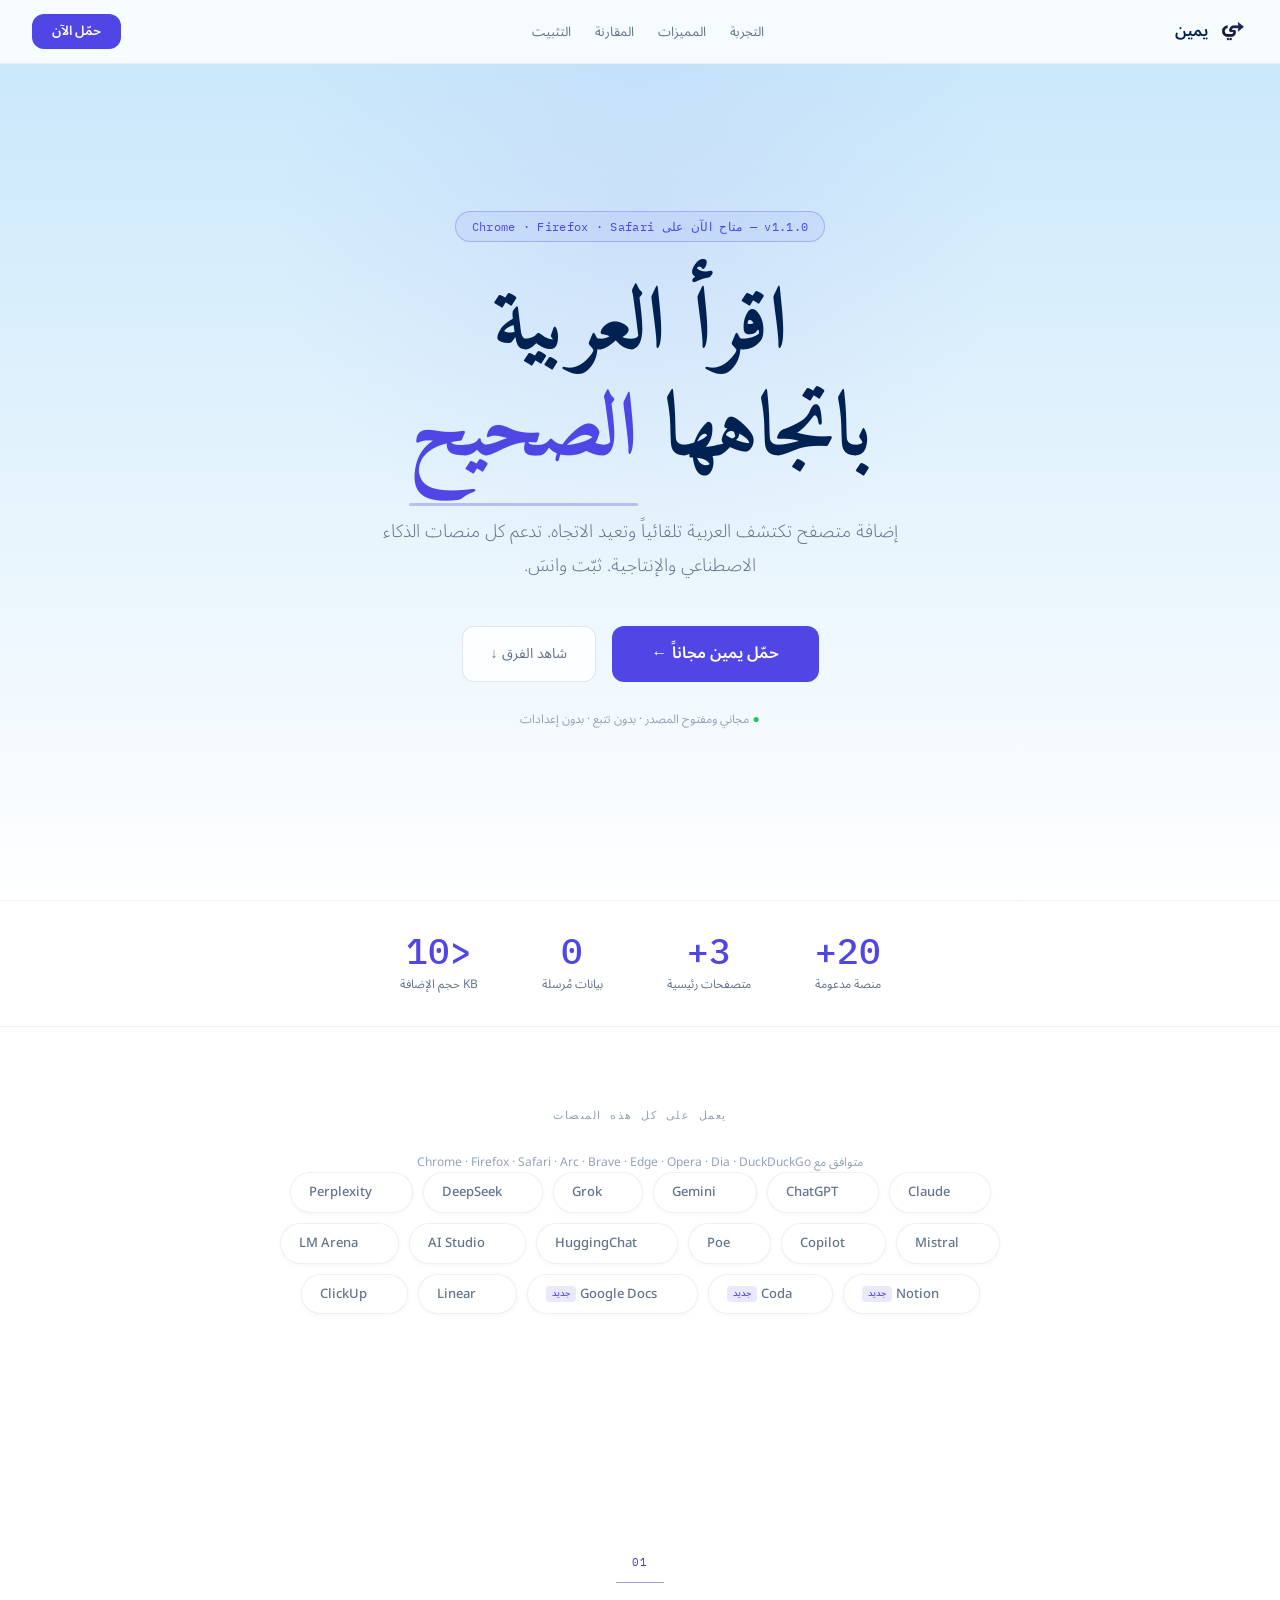
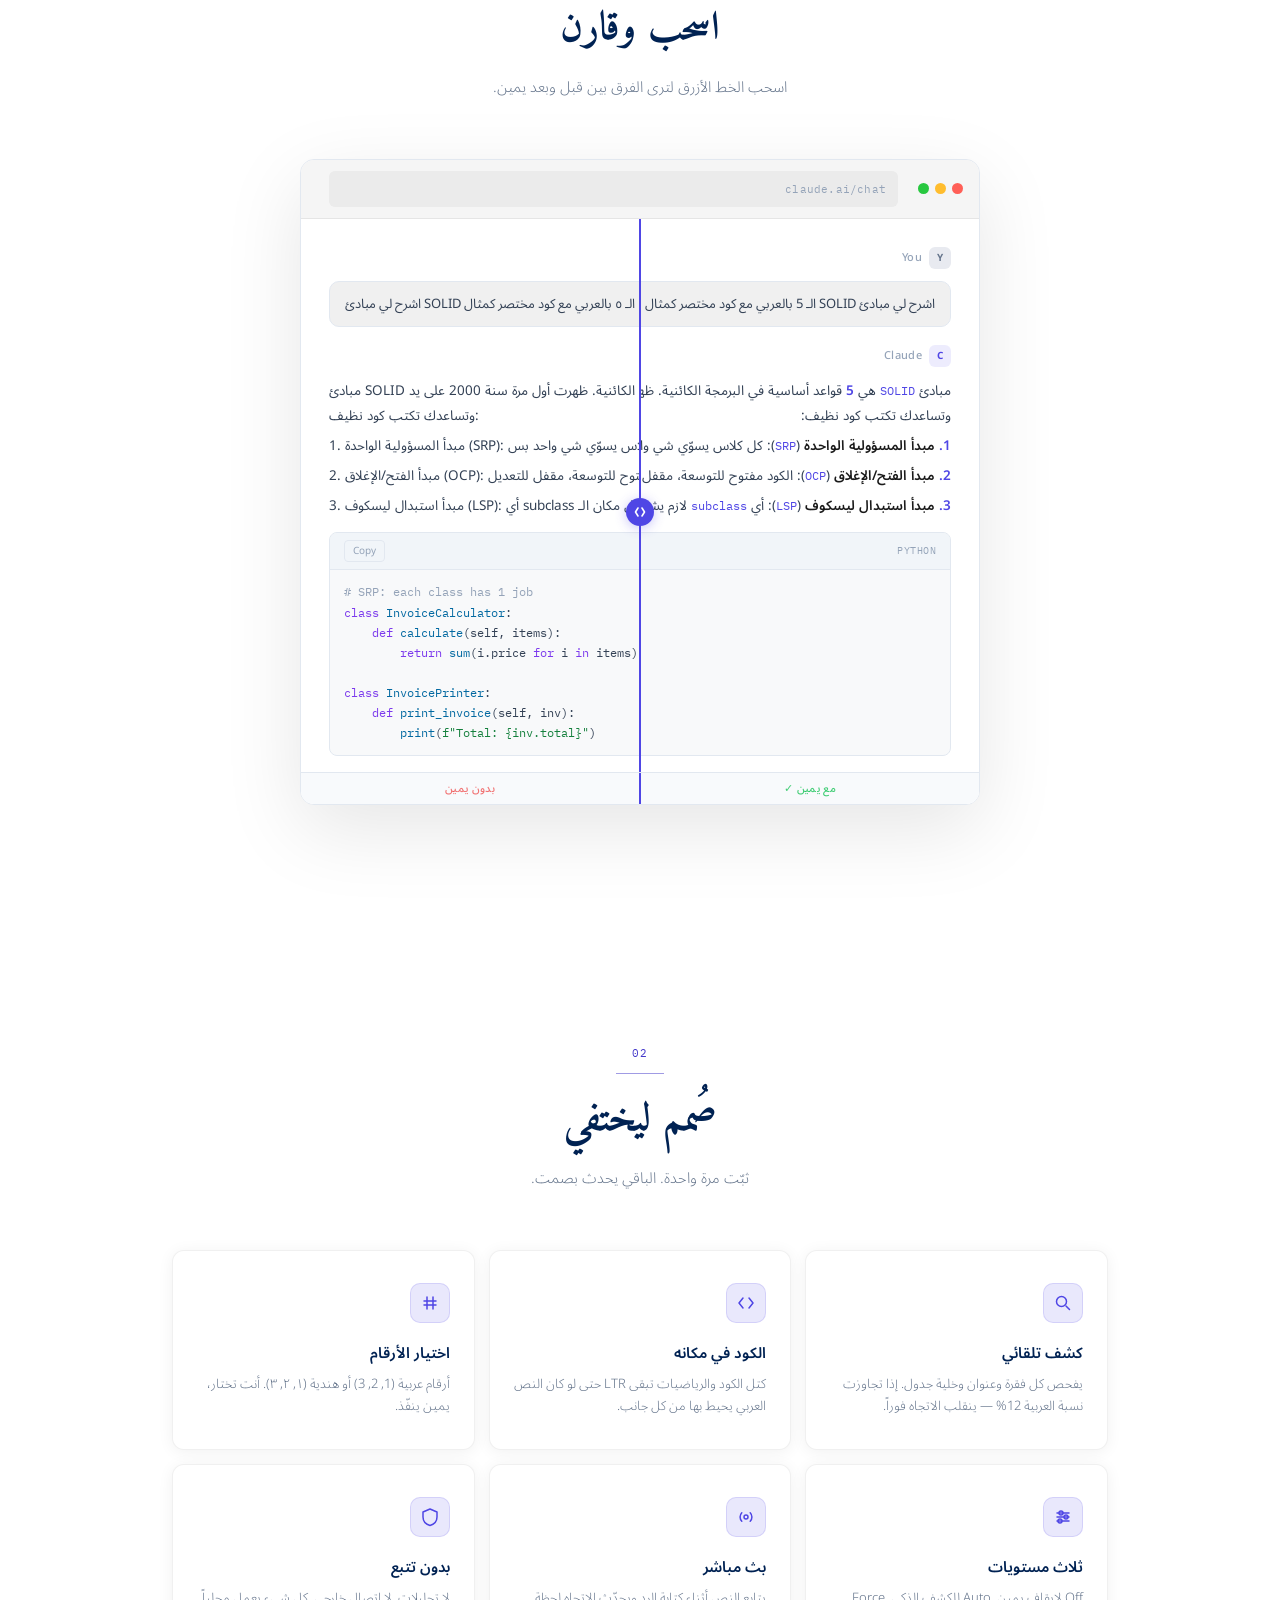
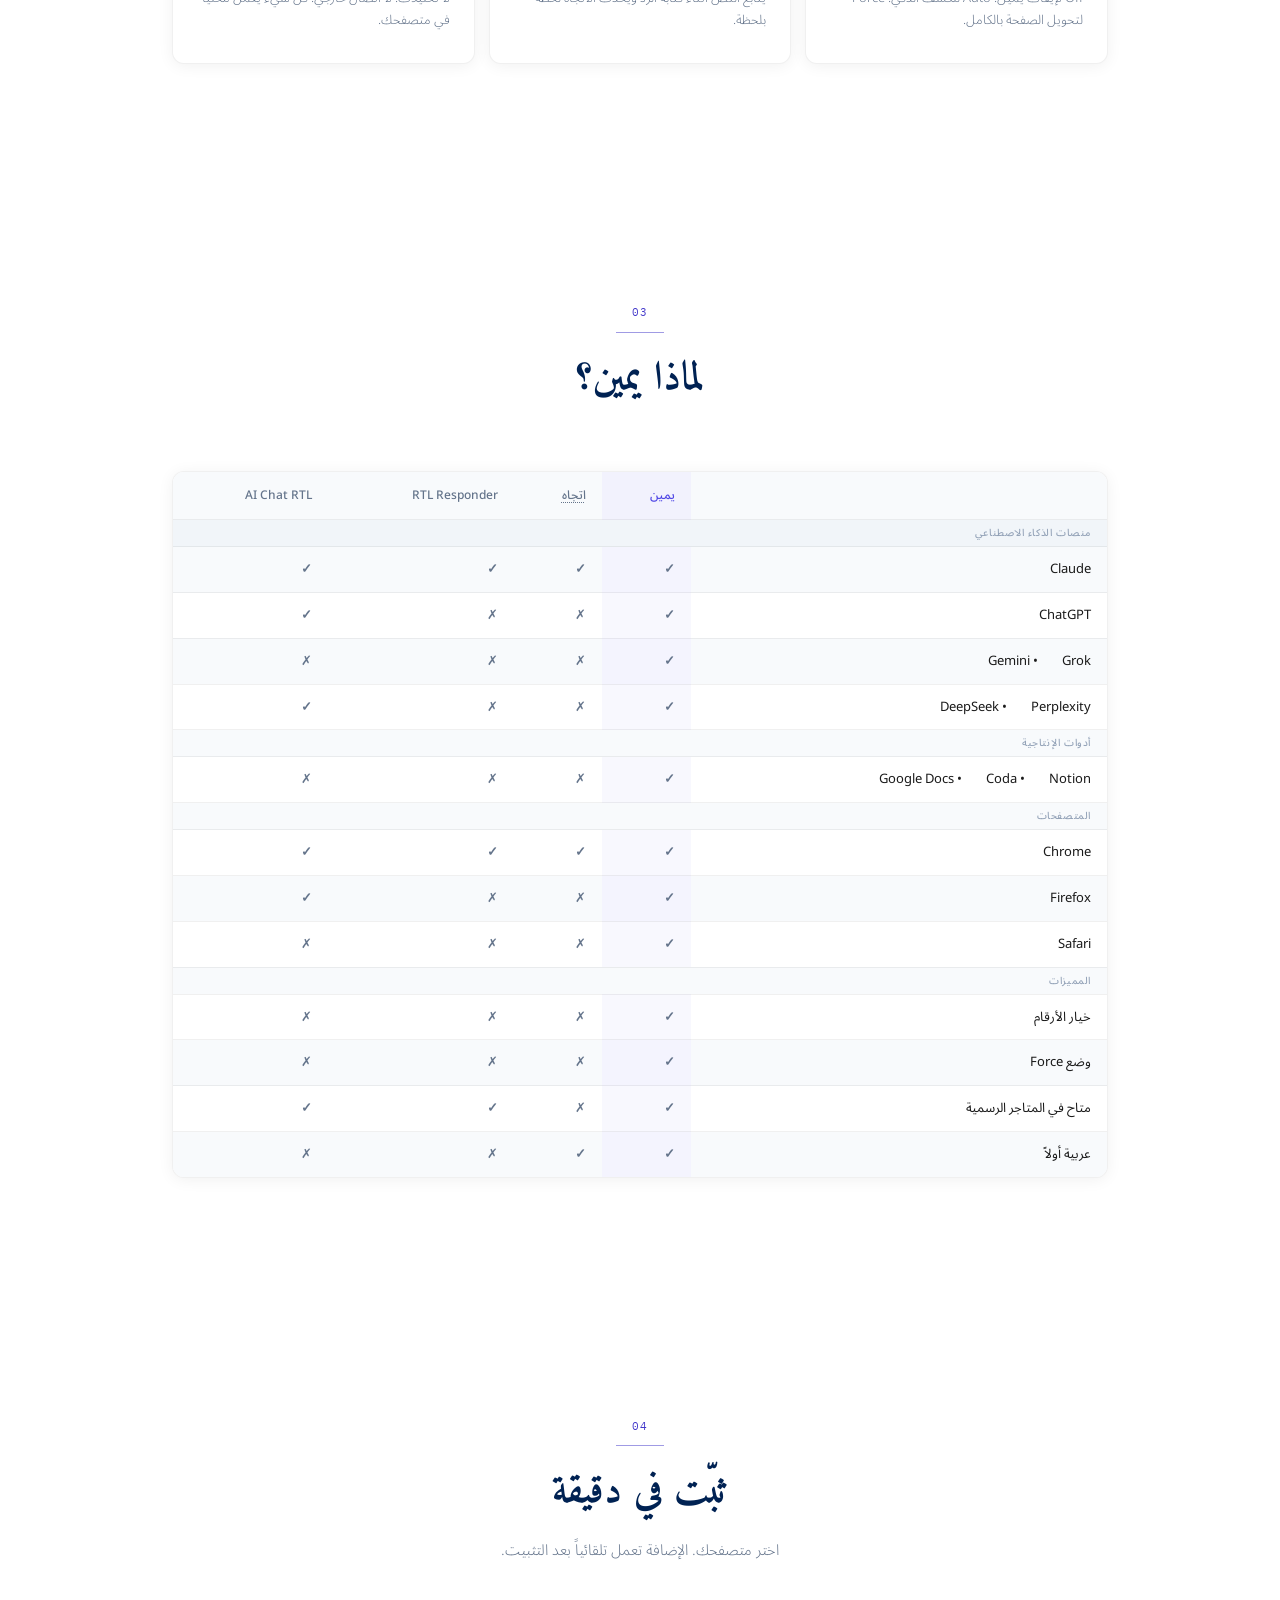
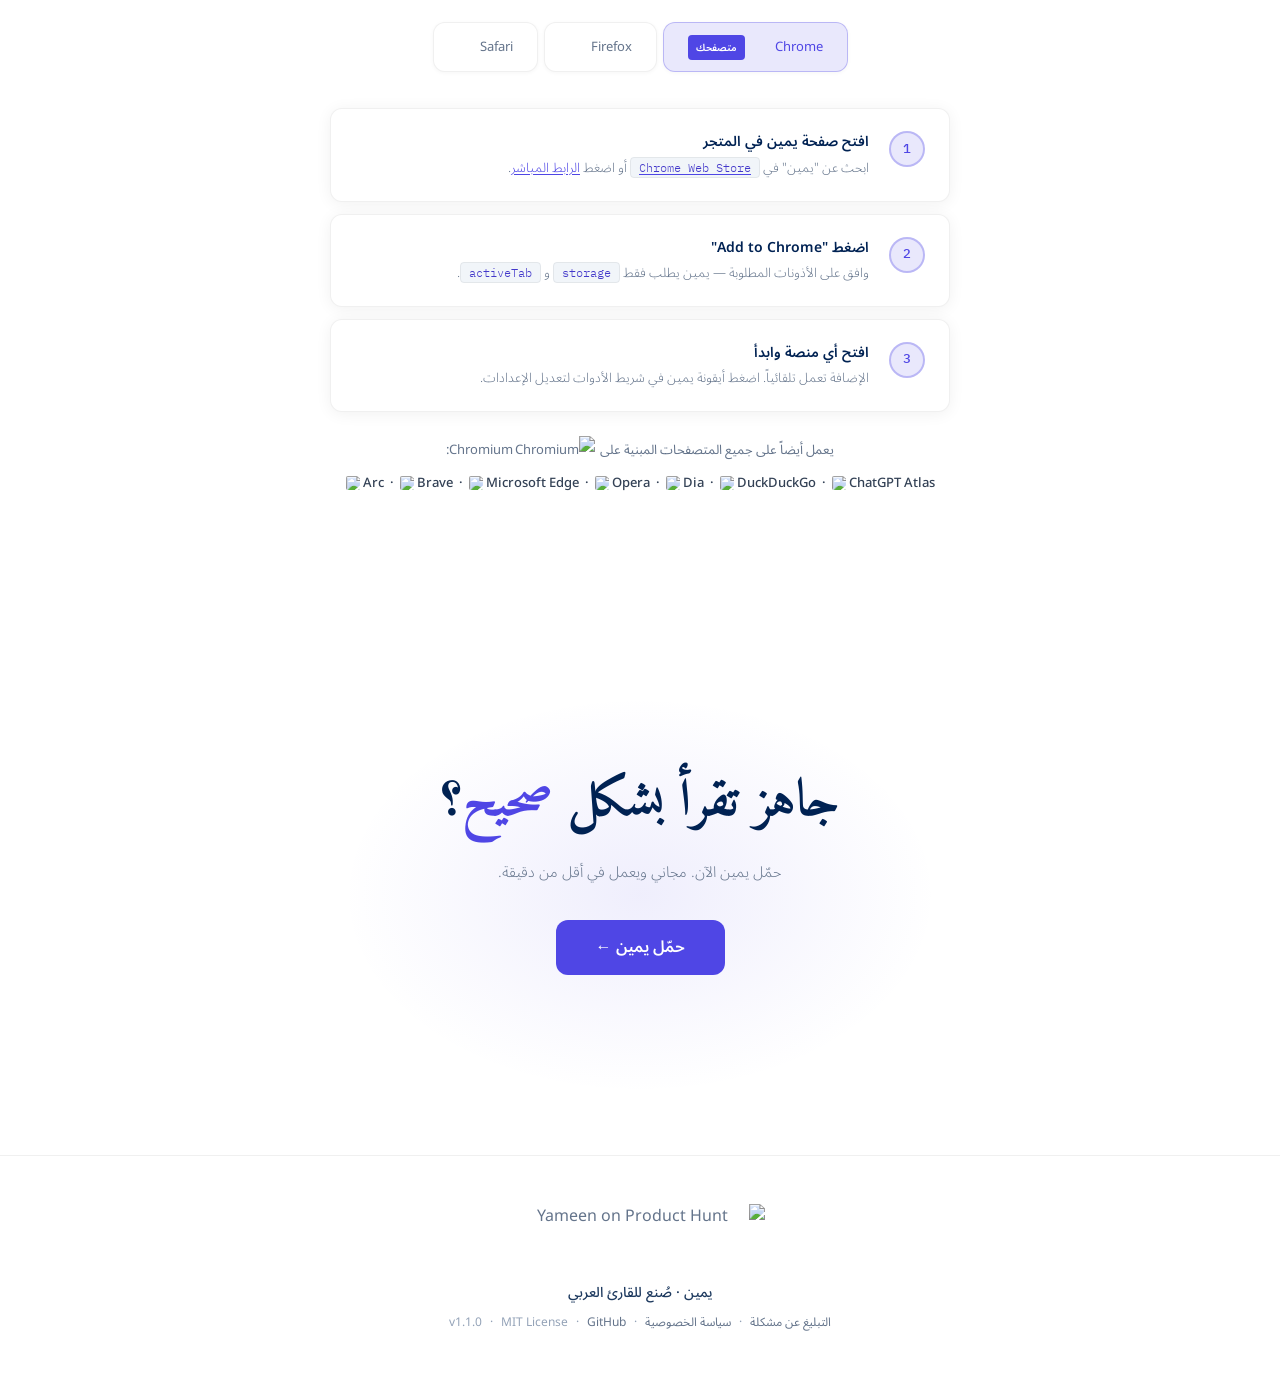
==== site/index.html @ 8aa90120 "site: fix Edge/Atlas/Safari logos, RTL Arabic intro line in Chromium section Co-Authored-By: Claude " ====
<!DOCTYPE html>
<html lang="ar" dir="rtl">
<head>
<meta charset="utf-8">
<meta name="viewport" content="width=device-width, initial-scale=1">
<title>يمين — Arabic RTL for AI & Productivity</title>
<meta name="description" content="إضافة متصفح تكتشف العربية تلقائياً وتحوّل الاتجاه. تدعم 20+ منصة. ثبّت من المتجر وابدأ.">
<meta property="og:title" content="يمين — Arabic RTL for AI & Productivity">
<meta property="og:description" content="إضافة متصفح تكتشف العربية تلقائياً وتحوّل الاتجاه. تدعم 20+ منصة.">
<meta property="og:type" content="website">
<meta property="og:image" content="https://yameen.bixet.tech/og-image.jpg">
<meta name="twitter:card" content="summary_large_image">
<meta name="twitter:image" content="https://yameen.bixet.tech/og-image.jpg">
<link rel="icon" type="image/x-icon" href="favicon.ico">
<link rel="icon" type="image/png" sizes="32x32" href="icon32.png">
<link rel="icon" type="image/png" sizes="16x16" href="icon16.png">
<link rel="apple-touch-icon" href="apple-touch-icon.png">
<link rel="preconnect" href="https://fonts.googleapis.com">
<link href="https://fonts.googleapis.com/css2?family=IBM+Plex+Mono:wght@400;500&family=Noto+Sans+Arabic:wght@300;400;500;600;700;800&family=Amiri:wght@400;700&display=swap" rel="stylesheet">
<style>
:root {
  --gold: #4f46e5;
  --gold-light: #6366f1;
  --gold-dim: #4338ca;
  --gold-glow: rgba(79,70,229,0.12);
  --gold-glow-strong: rgba(79,70,229,0.25);
  --navy: #002253;
  --bg: #ffffff;
  --surface: #ffffff;
  --text: #1a1a1a;
  --text-2: #64748b;
  --text-3: #94a3b8;
  --text-4: #cbd5e1;
  --border: rgba(0,0,0,0.06);
  --border-2: rgba(0,0,0,0.10);
  --green: #22c55e;
  --red: #ef4444;
  --mono: 'IBM Plex Mono', monospace;
  --sans: 'Noto Sans Arabic', -apple-system, sans-serif;
  --display: 'Amiri', serif;
}
*{box-sizing:border-box;margin:0;padding:0}
html{scroll-behavior:smooth}
body{font-family:var(--sans);background:linear-gradient(to top,#ffffff,#c6e6fa);background-attachment:fixed;min-height:100vh;color:var(--text);line-height:1.6;-webkit-font-smoothing:antialiased;overflow-x:hidden}
::selection{background:var(--gold);color:#fff}
img{max-width:100%}
a{text-decoration:none}

.wrap{max-width:1000px;margin:0 auto;padding:0 32px}

/* ── Scroll Animations ── */
.sr{opacity:0;transform:translateY(32px);transition:opacity 0.8s cubic-bezier(0.16,1,0.3,1),transform 0.8s cubic-bezier(0.16,1,0.3,1)}
.sr.visible{opacity:1;transform:translateY(0)}
.sr-d1{transition-delay:0.1s}.sr-d2{transition-delay:0.2s}.sr-d3{transition-delay:0.3s}.sr-d4{transition-delay:0.4s}.sr-d5{transition-delay:0.5s}

/* ── Nav ── */
nav{position:fixed;top:0;left:0;right:0;z-index:100;padding:14px 32px;display:flex;align-items:center;justify-content:space-between;backdrop-filter:blur(20px);-webkit-backdrop-filter:blur(20px);background:rgba(255,255,255,0.85);border-bottom:1px solid var(--border);transition:padding 0.3s,box-shadow 0.3s}
nav.scrolled{padding:10px 32px;background:rgba(255,255,255,0.95);box-shadow:0 2px 16px rgba(0,0,0,0.06)}
.brand{display:flex;align-items:center;gap:10px;color:var(--navy)}
.brand span{font-size:16px;font-weight:600;color:var(--navy)}
.nav-links{display:flex;gap:24px;list-style:none}
.nav-links a{color:var(--text-2);font-size:13px;transition:color 0.2s;font-weight:400}
.nav-links a:hover{color:var(--navy)}
.nav-cta{background:var(--gold);color:#fff;padding:7px 20px;border-radius:12px;font-size:13px;font-weight:600;transition:all 0.2s;border:none;cursor:pointer}
.nav-cta:hover{background:var(--gold-light);transform:translateY(-1px)}

/* ── Hero ── */
.hero{min-height:100vh;display:flex;flex-direction:column;justify-content:center;align-items:center;text-align:center;position:relative;padding:120px 32px 80px;overflow:hidden}
.hero-glow{position:absolute;top:-20%;left:50%;transform:translateX(-50%);width:800px;height:800px;background:radial-gradient(ellipse,rgba(79,70,229,0.07) 0%,transparent 65%);pointer-events:none;animation:pulse 6s ease-in-out infinite}
@keyframes pulse{0%,100%{opacity:0.6;transform:translateX(-50%) scale(1)}50%{opacity:1;transform:translateX(-50%) scale(1.08)}}
.hero-badge{display:inline-block;font-family:var(--mono);font-size:12px;color:var(--gold);border:1px solid rgba(79,70,229,0.30);background:rgba(79,70,229,0.06);padding:5px 16px;border-radius:100px;margin-bottom:32px;letter-spacing:0.3px;opacity:0;animation:fadeIn 0.6s 0.3s forwards}
@keyframes fadeIn{to{opacity:1}}
.hero h1{font-family:var(--display);font-size:clamp(44px,9vw,88px);font-weight:700;line-height:1.2;margin-bottom:28px;color:var(--navy);opacity:0;animation:heroIn 1s 0.5s cubic-bezier(0.16,1,0.3,1) forwards}
@keyframes heroIn{from{opacity:0;transform:translateY(30px)}to{opacity:1;transform:translateY(0)}}
.hero h1 em{font-style:normal;color:var(--gold);position:relative}
.hero h1 em::after{content:"";position:absolute;bottom:4px;right:0;width:100%;height:3px;background:var(--gold);opacity:0.3;border-radius:2px}
.hero-sub{font-size:18px;color:var(--text-2);max-width:520px;margin:0 auto 44px;line-height:1.9;font-weight:300;opacity:0;animation:fadeIn 0.8s 0.8s forwards}
.hero-actions{display:flex;gap:16px;justify-content:center;flex-wrap:wrap;opacity:0;animation:fadeIn 0.8s 1s forwards}
.btn-primary{display:inline-flex;align-items:center;gap:8px;background:var(--gold);color:#fff;padding:15px 40px;border-radius:12px;font-size:16px;font-weight:600;font-family:var(--sans);transition:all 0.25s;border:none;cursor:pointer}
.btn-primary:hover{background:var(--gold-light);transform:translateY(-2px);box-shadow:0 8px 32px rgba(79,70,229,0.25)}
.btn-ghost{display:inline-flex;align-items:center;gap:6px;color:var(--text-2);padding:15px 28px;border:1px solid var(--border-2);border-radius:12px;font-size:14px;font-family:var(--sans);transition:all 0.2s;background:rgba(255,255,255,0.8)}
.btn-ghost:hover{color:var(--navy);border-color:var(--gold);background:#fff}
.hero-note{margin-top:28px;font-size:12px;color:var(--text-3);opacity:0;animation:fadeIn 0.8s 1.2s forwards}
.hero-note span{color:var(--green);font-weight:500}

/* ── Stats Bar ── */
.stats-bar{border-top:1px solid var(--border);border-bottom:1px solid var(--border);padding:32px 0;background:rgba(255,255,255,0.90);backdrop-filter:blur(8px)}
.stats-grid{display:flex;justify-content:center;gap:64px;flex-wrap:wrap}
.stat{text-align:center}
.stat .num{font-family:var(--mono);font-size:36px;font-weight:500;color:var(--gold);line-height:1}
.stat .label{font-size:12px;color:var(--text-2);margin-top:6px}

/* ── Platforms ── */
.platforms{padding:80px 0;text-align:center}
.platforms .label{font-family:var(--mono);font-size:11px;color:var(--text-3);text-transform:uppercase;letter-spacing:1.5px;margin-bottom:28px}
.platform-grid{display:flex;flex-wrap:wrap;justify-content:center;gap:10px;max-width:780px;margin:0 auto;margin-bottom:40px}
.ptag{display:inline-flex;align-items:center;gap:0;padding:9px 18px;background:#ffffff;border:1px solid var(--border);border-radius:100px;font-size:13px;font-weight:500;color:var(--text-2);transition:all 0.25s;cursor:default;box-shadow:0 1px 4px rgba(0,0,0,0.04)}
.ptag:hover{border-color:rgba(79,70,229,0.40);color:var(--navy);background:#fff;transform:translateY(-2px);box-shadow:0 4px 12px rgba(0,0,0,0.10)}
.ptag .d{width:5px;height:5px;border-radius:50%;background:var(--gold)}
.ptag img{border-radius:3px;vertical-align:middle;flex-shrink:0;margin-left:6px}
.ptag.new::after{content:"جديد";font-size:9px;background:var(--gold-glow);color:var(--gold);padding:1px 6px;border-radius:4px;margin-right:4px}

/* ── Section ── */
.section{padding:120px 0}
.sec-head{text-align:center;margin-bottom:60px}
.sec-num{font-family:var(--mono);font-size:11px;color:var(--gold-dim);letter-spacing:1px;margin-bottom:10px}
.sec-head h2{font-family:var(--display);font-size:clamp(28px,5vw,40px);font-weight:700;color:var(--navy);margin-bottom:14px}
.sec-head p{font-size:15px;color:var(--text-2);max-width:480px;margin:0 auto;font-weight:300}
.divider{width:48px;height:1px;background:var(--gold-dim);margin:0 auto 14px;opacity:0.5}

/* ── Interactive Demo / Before-After Slider ── */
.demo-frame{max-width:680px;margin:0 auto;background:#ffffff;border-radius:14px;overflow:hidden;border:1px solid #e2e8f0;box-shadow:0 24px 80px rgba(0,0,0,0.10)}
.demo-chrome{display:flex;align-items:center;padding:11px 16px;background:#f5f5f5;border-bottom:1px solid #e5e5e5;gap:8px}
.demo-dots{display:flex;gap:6px}
.demo-dots span{width:11px;height:11px;border-radius:50%;display:block}
.demo-url-bar{flex:1;margin:0 12px;background:#ebebeb;border-radius:6px;padding:5px 12px}
.demo-url-bar span{font-family:var(--mono);font-size:11px;color:#94a3b8;letter-spacing:0.2px}
.slider-area{position:relative;min-height:400px;cursor:col-resize;user-select:none;-webkit-user-select:none;overflow:hidden}
.sl-layer{padding:28px 28px 48px;position:absolute;top:0;left:0;width:100%;height:100%;overflow:hidden}
.sl-before{position:relative;background:#ffffff}
.sl-after{background:#ffffff;clip-path:inset(0 0 0 50%);z-index:2}
.sl-msg-row{display:flex;align-items:center;gap:7px;margin-bottom:12px}
.sl-avatar{width:22px;height:22px;border-radius:6px;display:flex;align-items:center;justify-content:center;font-size:10px;font-weight:700;flex-shrink:0}
.sl-av-user{background:#e8eaf0;color:#64748b}
.sl-av-ai{background:rgba(79,70,229,0.10);color:#4f46e5}
.sl-msg-name{font-size:11px;color:#94a3b8;font-weight:500;letter-spacing:0.3px}
.sl-q{background:#f0f0f0;border-radius:10px;padding:11px 15px;margin-bottom:18px;font-size:13px;color:#334155;line-height:1.7;direction:ltr;text-align:left;border:1px solid #e2e8f0}
.sl-a{font-size:13.5px;line-height:1.85;color:#334155}
.sl-a.broken{direction:ltr;text-align:left}
.sl-a.fixed{direction:rtl;text-align:right}
.sl-a strong{color:#1a1a1a;font-weight:600}
.sl-a .en{direction:ltr;unicode-bidi:isolate;color:#4f46e5;font-family:var(--mono);font-size:12px}
.sl-a .num{color:#4f46e5;font-weight:600;font-feature-settings:"lnum"}
.sl-a .bullet{display:block;margin:5px 0}
.sl-code{background:#f8f9fa;border:1px solid #e2e8f0;border-radius:8px;margin-top:14px;overflow:hidden}
.sl-code-hdr{display:flex;align-items:center;justify-content:space-between;padding:7px 14px;border-bottom:1px solid #e2e8f0;background:#f1f5f9}
.sl-code-lang{font-family:var(--mono);font-size:10px;color:#94a3b8;letter-spacing:0.5px;text-transform:uppercase}
.sl-code-cp{font-size:10px;color:#94a3b8;padding:2px 8px;border:1px solid #e2e8f0;border-radius:4px}
.sl-code-body{padding:12px 14px;font-family:var(--mono);font-size:11.5px;line-height:1.75;color:#334155;direction:ltr;text-align:left;white-space:pre}
.sl-code-body .kw{color:#7c3aed}.sl-code-body .fn{color:#0369a1}.sl-code-body .str{color:#15803d}.sl-code-body .cm{color:#94a3b8}
.sl-handle{position:absolute;top:0;left:50%;width:2px;height:100%;background:#4f46e5;z-index:20;transform:translateX(-50%)}
.sl-knob{position:absolute;top:50%;left:50%;transform:translate(-50%,-50%);width:28px;height:28px;border-radius:50%;background:#4f46e5;display:flex;align-items:center;justify-content:center;cursor:col-resize;box-shadow:0 2px 12px rgba(79,70,229,0.30)}
.sl-knob svg{width:12px;height:12px}
.sl-wm-bar{position:absolute;bottom:0;left:0;right:0;height:32px;display:flex;direction:ltr;z-index:25;pointer-events:none;border-top:1px solid #e2e8f0;background:rgba(248,250,252,0.98)}
.sl-wm-side{flex:1;display:flex;align-items:center;justify-content:center;font-size:11px;font-weight:500;letter-spacing:0.3px;gap:5px}
.sl-wm-before{color:rgba(239,68,68,0.75)}
.sl-wm-after{color:rgba(34,197,94,0.85)}
.sl-wm-sep{width:2px;background:#4f46e5;align-self:stretch}

/* ── Features ── */
.feat-grid{display:grid;grid-template-columns:repeat(3,1fr);gap:14px}
.feat{background:#ffffff;border:1px solid var(--border);border-radius:12px;padding:32px 24px;transition:all 0.3s;position:relative;overflow:hidden;box-shadow:0 2px 16px rgba(0,0,0,0.06)}
.feat:hover{border-color:rgba(79,70,229,0.20);transform:translateY(-3px);box-shadow:0 8px 32px rgba(0,0,0,0.10)}
.feat::before{content:"";position:absolute;top:0;right:0;width:100%;height:2px;background:linear-gradient(to left,var(--gold),transparent);opacity:0;transition:opacity 0.3s}
.feat:hover::before{opacity:1}
.feat-icon{width:40px;height:40px;border-radius:10px;background:var(--gold-glow);border:1px solid rgba(79,70,229,0.15);display:flex;align-items:center;justify-content:center;font-size:18px;color:var(--gold);margin-bottom:18px}
.feat h3{font-size:15px;font-weight:600;margin-bottom:8px;color:var(--navy)}
.feat p{font-size:13px;color:var(--text-2);line-height:1.7;font-weight:300}

/* ── Comparison ── */
.comp-wrap{overflow-x:auto;border:1px solid var(--border);border-radius:12px;background:#ffffff;box-shadow:0 2px 16px rgba(0,0,0,0.06)}
table.comp{width:100%;border-collapse:collapse;font-size:13px;min-width:600px}
table.comp th{padding:14px 16px;font-weight:500;color:var(--text-2);border-bottom:1px solid var(--border);text-align:right;font-size:12px;background:#f8fafc}
table.comp th.hl{color:var(--gold);background:rgba(79,70,229,0.07)}
table.comp td{padding:12px 16px;border-bottom:1px solid var(--border);color:var(--text-2);text-align:right;transition:background 0.2s}
table.comp td:first-child{color:var(--text);font-weight:400}
table.comp td.hl{background:rgba(79,70,229,0.04)}
table.comp tr:last-child td{border-bottom:none}
table.comp tbody tr:nth-child(even) td{background:#f8fafc}
table.comp tbody tr:nth-child(even) td.hl{background:rgba(79,70,229,0.06)}
table.comp tr:hover td{background:rgba(79,70,229,0.03)}
table.comp tr:hover td.hl{background:rgba(79,70,229,0.08)}
.y{color:var(--green);font-weight:600}.n{color:#d1d5db}
table.comp tr.group-hdr td{background:#f1f5f9;font-size:10px;color:var(--text-3);padding:5px 16px;font-weight:500;letter-spacing:0.6px;border-bottom:1px solid var(--border)}
table.comp td .fav{border-radius:3px;vertical-align:middle;margin-left:4px}

/* ── Install ── */
.tabs{display:flex;gap:6px;justify-content:center;margin-bottom:36px;flex-wrap:wrap}
.tab-btn{padding:10px 24px;font-size:13px;font-family:var(--sans);background:#ffffff;border:1px solid var(--border);border-radius:12px;color:var(--text-2);cursor:pointer;transition:all 0.2s;box-shadow:0 1px 4px rgba(0,0,0,0.04)}
.tab-btn:hover{color:var(--navy);border-color:var(--border-2);box-shadow:0 2px 8px rgba(0,0,0,0.08)}
.tab-btn.active{background:var(--gold-glow);border-color:rgba(79,70,229,0.30);color:var(--gold)}
.tab-btn.detected::after{content:"متصفحك";display:inline-block;vertical-align:middle;font-size:10px;background:var(--gold);color:#fff;padding:2px 8px;border-radius:4px;margin-right:8px;font-weight:600}
.tab-panel{display:none;max-width:620px;margin:0 auto}
.tab-panel.active{display:block}
.steps{counter-reset:step;display:flex;flex-direction:column;gap:12px}
.step{display:flex;gap:20px;padding:22px 24px;background:#ffffff;border:1px solid var(--border);border-radius:12px;box-shadow:0 2px 16px rgba(0,0,0,0.06);align-items:flex-start}
.step::before{counter-increment:step;content:counter(step);font-family:var(--mono);font-size:13px;color:var(--gold);font-weight:500;flex-shrink:0;width:32px;height:32px;border:2px solid rgba(79,70,229,0.30);border-radius:50%;display:flex;align-items:center;justify-content:center;background:var(--gold-glow)}
.step-text{flex:1}
.step h4{font-size:14px;font-weight:600;margin-bottom:4px;color:var(--navy)}
.step p{font-size:13px;color:var(--text-2);font-weight:300}
.step code{font-family:var(--mono);font-size:12px;background:#f1f5f9;padding:2px 8px;border-radius:4px;direction:ltr;unicode-bidi:isolate;color:var(--gold-dim);border:1px solid var(--border)}
.step a{color:var(--gold);text-decoration:underline;text-underline-offset:2px}

/* ── CTA ── */
.final-cta{padding:120px 0;text-align:center;position:relative}
.final-cta::before{content:"";position:absolute;bottom:0;left:50%;transform:translateX(-50%);width:600px;height:400px;background:radial-gradient(ellipse,rgba(79,70,229,0.09) 0%,transparent 70%);pointer-events:none}
.final-cta h2{font-family:var(--display);font-size:clamp(32px,6vw,52px);font-weight:700;color:var(--navy);margin-bottom:16px}
.final-cta p{font-size:15px;color:var(--text-2);margin-bottom:36px;font-weight:300}

/* ── Footer ── */
footer{padding:40px 0;text-align:center;border-top:1px solid var(--border);background:rgba(255,255,255,0.90)}
footer p{font-size:12px;color:var(--text-3)}
footer a{color:var(--text-2);transition:color 0.2s}
footer a:hover{color:var(--gold)}

/* ── Responsive ── */
@media(max-width:768px){
  .wrap{padding:0 20px}
  nav{padding:12px 20px}
  .nav-links{display:none}
  .hero{padding:100px 20px 60px;min-height:auto}
  .stats-grid{gap:32px}
  .feat-grid{grid-template-columns:1fr}
  .slider-wrap{cursor:default}
  .hero-actions{flex-direction:column;align-items:center}
}
</style>
</head>
<body>

<nav id="nav">
  <a href="#" class="brand">
    <img src="icon48.png" width="30" height="30" style="border-radius:7px" alt="يمين">
    <span>يمين</span>
  </a>
  <ul class="nav-links">
    <li><a href="#demo">التجربة</a></li>
    <li><a href="#features">المميزات</a></li>
    <li><a href="#compare">المقارنة</a></li>
    <li><a href="#install">التثبيت</a></li>
  </ul>
  <a href="#install" class="nav-cta">حمّل الآن</a>
</nav>

<!-- ═══ HERO ═══ -->
<section class="hero">
  <div class="hero-glow"></div>
  <div class="hero-badge">v1.1.0 &mdash; متاح الآن على Chrome · Firefox · Safari</div>
  <h1>اقرأ العربية<br>باتجاهها <em>الصحيح</em></h1>
  <p class="hero-sub">إضافة متصفح تكتشف العربية تلقائياً وتعيد الاتجاه. تدعم كل منصات الذكاء الاصطناعي والإنتاجية. ثبّت وانسَ.</p>
  <div class="hero-actions">
    <a href="#install" class="btn-primary">حمّل يمين مجاناً &larr;</a>
    <a href="#demo" class="btn-ghost">شاهد الفرق &darr;</a>
  </div>
  <p class="hero-note"><span>&#9679;</span> مجاني ومفتوح المصدر &middot; بدون تتبع &middot; بدون إعدادات</p>
</section>

<!-- ═══ STATS BAR ═══ -->
<div class="stats-bar">
  <div class="wrap">
    <div class="stats-grid">
      <div class="stat sr"><div class="num" data-count="20">0</div><div class="label">منصة مدعومة</div></div>
      <div class="stat sr sr-d1"><div class="num" data-count="3">0</div><div class="label">متصفحات رئيسية</div></div>
      <div class="stat sr sr-d2"><div class="num">0</div><div class="label">بيانات مُرسلة</div></div>
      <div class="stat sr sr-d3"><div class="num">&lt;10</div><div class="label">KB حجم الإضافة</div></div>
    </div>
  </div>
</div>

<!-- ═══ PLATFORMS ═══ -->
<section class="platforms">
  <div class="wrap">
    <div class="label sr">يعمل على كل هذه المنصات</div>
    <p style="font-size:12px;color:#94a3b8;margin-top:6px">متوافق مع Chrome · Firefox · Safari · Arc · Brave · Edge · Opera · Dia · DuckDuckGo</p>
    <div class="platform-grid sr sr-d1">
      <span class="ptag"><img src="https://www.google.com/s2/favicons?domain=claude.ai&sz=32" width="16" height="16" alt="">Claude</span>
      <span class="ptag"><img src="https://www.google.com/s2/favicons?domain=chatgpt.com&sz=32" width="16" height="16" alt="">ChatGPT</span>
      <span class="ptag"><img src="https://www.google.com/s2/favicons?domain=gemini.google.com&sz=32" width="16" height="16" alt="">Gemini</span>
      <span class="ptag"><img src="https://www.google.com/s2/favicons?domain=grok.com&sz=32" width="16" height="16" alt="">Grok</span>
      <span class="ptag"><img src="https://www.google.com/s2/favicons?domain=chat.deepseek.com&sz=32" width="16" height="16" alt="">DeepSeek</span>
      <span class="ptag"><img src="https://www.google.com/s2/favicons?domain=perplexity.ai&sz=32" width="16" height="16" alt="">Perplexity</span>
      <span class="ptag"><img src="https://www.google.com/s2/favicons?domain=chat.mistral.ai&sz=32" width="16" height="16" alt="">Mistral</span>
      <span class="ptag"><img src="https://www.google.com/s2/favicons?domain=copilot.microsoft.com&sz=32" width="16" height="16" alt="">Copilot</span>
      <span class="ptag"><img src="https://www.google.com/s2/favicons?domain=poe.com&sz=32" width="16" height="16" alt="">Poe</span>
      <span class="ptag"><img src="https://www.google.com/s2/favicons?domain=huggingface.co&sz=32" width="16" height="16" alt="">HuggingChat</span>
      <span class="ptag"><img src="https://www.google.com/s2/favicons?domain=aistudio.google.com&sz=32" width="16" height="16" alt="">AI Studio</span>
      <span class="ptag"><img src="https://www.google.com/s2/favicons?domain=lmarena.ai&sz=32" width="16" height="16" alt="">LM Arena</span>
      <span class="ptag new"><img src="https://www.google.com/s2/favicons?domain=notion.so&sz=32" width="16" height="16" alt="">Notion</span>
      <span class="ptag new"><img src="https://www.google.com/s2/favicons?domain=coda.io&sz=32" width="16" height="16" alt="">Coda</span>
      <span class="ptag new"><img src="https://ssl.gstatic.com/docs/documents/images/kix-favicon7.ico" width="16" height="16" alt="">Google Docs</span>
      <span class="ptag"><img src="https://www.google.com/s2/favicons?domain=linear.app&sz=32" width="16" height="16" alt="">Linear</span>
      <span class="ptag"><img src="https://www.google.com/s2/favicons?domain=clickup.com&sz=32" width="16" height="16" alt="">ClickUp</span>
    </div>
  </div>
</section>

<!-- ═══ DEMO ═══ -->
<section class="section" id="demo">
  <div class="wrap">
    <div class="sec-head sr">
      <div class="sec-num">01</div>
      <div class="divider"></div>
      <h2>اسحب وقارن</h2>
      <p>اسحب الخط الأزرق لترى الفرق بين قبل وبعد يمين.</p>
    </div>
    <div class="demo-frame sr sr-d2">
      <div class="demo-chrome">
        <div class="demo-dots"><span style="background:#ff5f57"></span><span style="background:#ffbd2e"></span><span style="background:#28c840"></span></div>
        <div class="demo-url-bar"><span>claude.ai/chat</span></div>
      </div>
      <div class="slider-area" id="slider">

        <!-- BEFORE (broken LTR) -->
        <div class="sl-layer sl-before">
          <div class="sl-msg-row"><div class="sl-avatar sl-av-user">Y</div><span class="sl-msg-name">You</span></div>
          <div class="sl-q">اشرح لي مبادئ SOLID الـ ٥ بالعربي مع كود مختصر كمثال</div>
          <div class="sl-msg-row"><div class="sl-avatar sl-av-ai">C</div><span class="sl-msg-name">Claude</span></div>
          <div class="sl-a broken">
            مبادئ SOLID هي 5 قواعد أساسية في البرمجة الكائنية. ظهرت أول مرة سنة 2000 على يد Robert C. Martin وتساعدك تكتب كود نظيف:
            <span class="bullet">1. مبدأ المسؤولية الواحدة (SRP): كل كلاس يسوّي شي واحد بس.</span>
            <span class="bullet">2. مبدأ الفتح/الإغلاق (OCP): الكود مفتوح للتوسعة، مقفل للتعديل.</span>
            <span class="bullet">3. مبدأ استبدال ليسكوف (LSP): أي subclass لازم يشتغل مكان الـ parent بنسبة 100%.</span>
          </div>
          <div class="sl-code">
            <div class="sl-code-hdr"><span class="sl-code-lang">python</span><span class="sl-code-cp">Copy</span></div>
            <div class="sl-code-body"><span class="cm"># SRP: each class has 1 job</span>
<span class="kw">class</span> <span class="fn">InvoiceCalculator</span>:
    <span class="kw">def</span> <span class="fn">calculate</span>(self, items):
        <span class="kw">return</span> <span class="fn">sum</span>(i.price <span class="kw">for</span> i <span class="kw">in</span> items)

<span class="kw">class</span> <span class="fn">InvoicePrinter</span>:
    <span class="kw">def</span> <span class="fn">print_invoice</span>(self, inv):
        <span class="fn">print</span>(<span class="str">f"Total: {inv.total}"</span>)</div>
          </div>
        </div>

        <!-- AFTER (fixed RTL) -->
        <div class="sl-layer sl-after" id="slider-after">
          <div class="sl-msg-row" style="direction:rtl"><div class="sl-avatar sl-av-user">Y</div><span class="sl-msg-name">You</span></div>
          <div class="sl-q" style="direction:rtl;text-align:right">اشرح لي مبادئ <span class="en">SOLID</span> الـ <span class="num">5</span> بالعربي مع كود مختصر كمثال</div>
          <div class="sl-msg-row" style="direction:rtl"><div class="sl-avatar sl-av-ai">C</div><span class="sl-msg-name">Claude</span></div>
          <div class="sl-a fixed">
            مبادئ <span class="en">SOLID</span> هي <span class="num">5</span> قواعد أساسية في البرمجة الكائنية. ظهرت أول مرة سنة <span class="num">2000</span> على يد <span class="en">Robert C. Martin</span> وتساعدك تكتب كود نظيف:
            <span class="bullet"><span class="num">1.</span> <strong>مبدأ المسؤولية الواحدة</strong> (<span class="en">SRP</span>): كل كلاس يسوّي شي واحد بس.</span>
            <span class="bullet"><span class="num">2.</span> <strong>مبدأ الفتح/الإغلاق</strong> (<span class="en">OCP</span>): الكود مفتوح للتوسعة، مقفل للتعديل.</span>
            <span class="bullet"><span class="num">3.</span> <strong>مبدأ استبدال ليسكوف</strong> (<span class="en">LSP</span>): أي <span class="en">subclass</span> لازم يشتغل مكان الـ <span class="en">parent</span> بنسبة <span class="num">100%</span>.</span>
          </div>
          <div class="sl-code">
            <div class="sl-code-hdr"><span class="sl-code-lang">python</span><span class="sl-code-cp">Copy</span></div>
            <div class="sl-code-body"><span class="cm"># SRP: each class has 1 job</span>
<span class="kw">class</span> <span class="fn">InvoiceCalculator</span>:
    <span class="kw">def</span> <span class="fn">calculate</span>(self, items):
        <span class="kw">return</span> <span class="fn">sum</span>(i.price <span class="kw">for</span> i <span class="kw">in</span> items)

<span class="kw">class</span> <span class="fn">InvoicePrinter</span>:
    <span class="kw">def</span> <span class="fn">print_invoice</span>(self, inv):
        <span class="fn">print</span>(<span class="str">f"Total: {inv.total}"</span>)</div>
          </div>
        </div>

        <!-- Handle -->
        <div class="sl-handle" id="slider-handle">
          <div class="sl-knob"><svg viewBox="0 0 12 12" fill="none"><path d="M4 2L1.5 6L4 10" stroke="#fff" stroke-width="1.6" stroke-linecap="round" stroke-linejoin="round"/><path d="M8 2L10.5 6L8 10" stroke="#fff" stroke-width="1.6" stroke-linecap="round" stroke-linejoin="round"/></svg></div>
        </div>

        <!-- Bottom bar -->
        <div class="sl-wm-bar">
          <div class="sl-wm-side sl-wm-before">بدون يمين</div>
          <div class="sl-wm-sep" id="slider-sep"></div>
          <div class="sl-wm-side sl-wm-after">&#10003; مع يمين</div>
        </div>
      </div>
    </div>
  </div>
</section>

<!-- ═══ FEATURES ═══ -->
<section class="section" id="features">
  <div class="wrap">
    <div class="sec-head sr">
      <div class="sec-num">02</div>
      <div class="divider"></div>
      <h2>صُمم ليختفي</h2>
      <p>ثبّت مرة واحدة. الباقي يحدث بصمت.</p>
    </div>
    <div class="feat-grid">
      <div class="feat sr"><div class="feat-icon"><svg width="20" height="20" viewBox="0 0 20 20" fill="none" stroke="currentColor" stroke-width="1.5" stroke-linecap="round" stroke-linejoin="round"><circle cx="8.5" cy="8.5" r="5"/><path d="M13 13l3.5 3.5"/></svg></div><h3>كشف تلقائي</h3><p>يفحص كل فقرة وعنوان وخلية جدول. إذا تجاوزت نسبة العربية 12% — ينقلب الاتجاه فوراً.</p></div>
      <div class="feat sr sr-d1"><div class="feat-icon"><svg width="20" height="20" viewBox="0 0 20 20" fill="none" stroke="currentColor" stroke-width="1.5" stroke-linecap="round" stroke-linejoin="round"><path d="M7 5L3 10l4 5"/><path d="M13 5l4 5-4 5"/></svg></div><h3>الكود في مكانه</h3><p>كتل الكود والرياضيات تبقى LTR حتى لو كان النص العربي يحيط بها من كل جانب.</p></div>
      <div class="feat sr sr-d2"><div class="feat-icon"><svg width="20" height="20" viewBox="0 0 20 20" fill="none" stroke="currentColor" stroke-width="1.5" stroke-linecap="round"><line x1="7" y1="4" x2="7" y2="16"/><line x1="13" y1="4" x2="13" y2="16"/><line x1="4" y1="8" x2="16" y2="8"/><line x1="4" y1="12" x2="16" y2="12"/></svg></div><h3>اختيار الأرقام</h3><p>أرقام عربية (1, 2, 3) أو هندية (١, ٢, ٣). أنت تختار، يمين ينفّذ.</p></div>
      <div class="feat sr sr-d3"><div class="feat-icon"><svg width="20" height="20" viewBox="0 0 20 20" fill="none" stroke="currentColor" stroke-width="1.5" stroke-linecap="round"><line x1="4" y1="6" x2="16" y2="6"/><line x1="4" y1="10" x2="16" y2="10"/><line x1="4" y1="14" x2="16" y2="14"/><circle cx="8" cy="6" r="2"/><circle cx="13" cy="10" r="2"/><circle cx="7" cy="14" r="2"/></svg></div><h3>ثلاث مستويات</h3><p>Off لإيقاف يمين. Auto للكشف الذكي. Force لتحويل الصفحة بالكامل.</p></div>
      <div class="feat sr sr-d4"><div class="feat-icon"><svg width="20" height="20" viewBox="0 0 20 20" fill="none" stroke="currentColor" stroke-width="1.5" stroke-linecap="round"><circle cx="10" cy="10" r="2"/><path d="M5.8 5.8a6 6 0 0 0 0 8.4"/><path d="M14.2 5.8a6 6 0 0 1 0 8.4"/></svg></div><h3>بث مباشر</h3><p>يتابع النص أثناء كتابة الرد ويحدّث الاتجاه لحظة بلحظة.</p></div>
      <div class="feat sr sr-d5"><div class="feat-icon"><svg width="20" height="20" viewBox="0 0 20 20" fill="none" stroke="currentColor" stroke-width="1.5" stroke-linecap="round" stroke-linejoin="round"><path d="M10 2l7 3v5c0 4.4-3.3 7.4-7 8.5C6.3 17.4 3 14.4 3 10V5z"/></svg></div><h3>بدون تتبع</h3><p>لا تحليلات. لا اتصال خارجي. كل شيء يعمل محلياً في متصفحك.</p></div>
    </div>
  </div>
</section>

<!-- ═══ COMPARE ═══ -->
<section class="section" id="compare">
  <div class="wrap">
    <div class="sec-head sr">
      <div class="sec-num">03</div>
      <div class="divider"></div>
      <h2>لماذا يمين؟</h2>
    </div>
    <div class="comp-wrap sr sr-d1">
    <table class="comp">
      <thead><tr><th></th><th class="hl">يمين</th><th><a href="https://ittijah.engmohammed.net/" target="_blank" rel="noopener" style="color:inherit;text-decoration:underline;text-decoration-style:dotted;text-underline-offset:3px">اتجاه</a></th><th>RTL Responder</th><th>AI Chat RTL</th></tr></thead>
      <tbody>
        <tr class="group-hdr"><td colspan="5">منصات الذكاء الاصطناعي</td></tr>
        <tr><td style="direction:ltr;text-align:right"><img src="https://www.google.com/s2/favicons?domain=claude.ai&sz=32" width="14" height="14" class="fav" alt=""> Claude</td><td class="hl y">&#10003;</td><td class="y">&#10003;</td><td class="y">&#10003;</td><td class="y">&#10003;</td></tr>
        <tr><td style="direction:ltr;text-align:right"><img src="https://www.google.com/s2/favicons?domain=chatgpt.com&sz=32" width="14" height="14" class="fav" alt=""> ChatGPT</td><td class="hl y">&#10003;</td><td class="n">&#10007;</td><td class="n">&#10007;</td><td class="y">&#10003;</td></tr>
        <tr><td style="direction:ltr;text-align:right"><img src="https://www.google.com/s2/favicons?domain=gemini.google.com&sz=32" width="14" height="14" class="fav" alt=""> Gemini • <img src="https://www.google.com/s2/favicons?domain=grok.com&sz=32" width="14" height="14" class="fav" alt=""> Grok</td><td class="hl y">&#10003;</td><td class="n">&#10007;</td><td class="n">&#10007;</td><td class="n">&#10007;</td></tr>
        <tr><td style="direction:ltr;text-align:right"><img src="https://www.google.com/s2/favicons?domain=chat.deepseek.com&sz=32" width="14" height="14" class="fav" alt=""> DeepSeek • <img src="https://www.google.com/s2/favicons?domain=perplexity.ai&sz=32" width="14" height="14" class="fav" alt=""> Perplexity</td><td class="hl y">&#10003;</td><td class="n">&#10007;</td><td class="n">&#10007;</td><td class="y">&#10003;</td></tr>
        <tr class="group-hdr"><td colspan="5">أدوات الإنتاجية</td></tr>
        <tr><td style="direction:ltr;text-align:right"><img src="https://ssl.gstatic.com/docs/documents/images/kix-favicon7.ico" width="14" height="14" class="fav" alt=""> Google Docs • <img src="https://www.google.com/s2/favicons?domain=coda.io&sz=32" width="14" height="14" class="fav" alt=""> Coda • <img src="https://www.google.com/s2/favicons?domain=notion.so&sz=32" width="14" height="14" class="fav" alt=""> Notion</td><td class="hl y">&#10003;</td><td class="n">&#10007;</td><td class="n">&#10007;</td><td class="n">&#10007;</td></tr>
        <tr class="group-hdr"><td colspan="5">المتصفحات</td></tr>
        <tr><td style="direction:ltr;text-align:right"><img src="https://www.google.com/s2/favicons?domain=chrome.google.com&sz=32" width="14" height="14" class="fav" alt=""> Chrome</td><td class="hl y">&#10003;</td><td class="y">&#10003;</td><td class="y">&#10003;</td><td class="y">&#10003;</td></tr>
        <tr><td style="direction:ltr;text-align:right"><img src="https://www.google.com/s2/favicons?domain=firefox.com&sz=32" width="14" height="14" class="fav" alt=""> Firefox</td><td class="hl y">&#10003;</td><td class="n">&#10007;</td><td class="n">&#10007;</td><td class="y">&#10003;</td></tr>
        <tr><td style="direction:ltr;text-align:right"><img src="https://www.shadcn.io/icon/logos-safari" width="14" height="14" class="fav" style="vertical-align:middle;border-radius:2px" alt=""> Safari</td><td class="hl y">&#10003;</td><td class="n">&#10007;</td><td class="n">&#10007;</td><td class="n">&#10007;</td></tr>
        <tr class="group-hdr"><td colspan="5">المميزات</td></tr>
        <tr><td>خيار الأرقام</td><td class="hl y">&#10003;</td><td class="n">&#10007;</td><td class="n">&#10007;</td><td class="n">&#10007;</td></tr>
        <tr><td>وضع Force</td><td class="hl y">&#10003;</td><td class="n">&#10007;</td><td class="n">&#10007;</td><td class="n">&#10007;</td></tr>
        <tr><td>متاح في المتاجر الرسمية</td><td class="hl y">&#10003;</td><td class="n">&#10007;</td><td class="y">&#10003;</td><td class="y">&#10003;</td></tr>
        <tr><td>عربية أولاً</td><td class="hl y">&#10003;</td><td class="y">&#10003;</td><td class="n">&#10007;</td><td class="n">&#10007;</td></tr>
      </tbody>
    </table>
    </div>
  </div>
</section>

<!-- ═══ INSTALL ═══ -->
<section class="section" id="install">
  <div class="wrap">
    <div class="sec-head sr">
      <div class="sec-num">04</div>
      <div class="divider"></div>
      <h2>ثبّت في دقيقة</h2>
      <p>اختر متصفحك. الإضافة تعمل تلقائياً بعد التثبيت.</p>
    </div>
    <div class="tabs sr sr-d1" id="tabs"></div>
    <div class="tab-panel active" id="tab-chrome">
      <div class="steps">
        <div class="step sr"><div class="step-text"><h4>افتح صفحة يمين في المتجر</h4><p>ابحث عن "يمين" في <a href="https://chrome.google.com/webstore/detail/nephalabmiodkhilmfcblhcfdebedbbp" target="_blank" rel="noopener"><code>Chrome Web Store</code></a> أو اضغط <a href="https://chrome.google.com/webstore/detail/nephalabmiodkhilmfcblhcfdebedbbp" target="_blank" rel="noopener">الرابط المباشر</a>.</p></div></div>
        <div class="step sr"><div class="step-text"><h4>اضغط "Add to Chrome"</h4><p>وافق على الأذونات المطلوبة — يمين يطلب فقط <code>storage</code> و <code>activeTab</code>.</p></div></div>
        <div class="step sr"><div class="step-text"><h4>افتح أي منصة وابدأ</h4><p>الإضافة تعمل تلقائياً. اضغط أيقونة يمين في شريط الأدوات لتعديل الإعدادات.</p></div></div>
      </div>
      <p style="font-size:13px;color:#64748b;margin-top:24px;line-height:2.2;text-align:center">
  يعمل أيضاً على جميع المتصفحات المبنية على
  <img src="https://www.google.com/s2/favicons?domain=chromium.org&sz=32" width="14" height="14" style="vertical-align:middle;margin:0 2px" alt="Chromium">Chromium:<br>
  <span style="font-weight:500;color:#334155;display:inline-flex;flex-wrap:wrap;justify-content:center;align-items:center;gap:6px;margin-top:4px;direction:ltr">
    <span style="display:inline-flex;align-items:center;gap:3px"><img src="https://www.google.com/s2/favicons?domain=arc.net&sz=32" width="14" height="14" style="vertical-align:middle;border-radius:2px" alt="Arc">Arc</span>
    ·
    <span style="display:inline-flex;align-items:center;gap:3px"><img src="https://www.google.com/s2/favicons?domain=brave.com&sz=32" width="14" height="14" style="vertical-align:middle;border-radius:2px" alt="Brave">Brave</span>
    ·
    <span style="display:inline-flex;align-items:center;gap:3px"><img src="https://upload.wikimedia.org/wikipedia/commons/7/7e/Microsoft_Edge_logo_%282019%29.png" width="14" height="14" style="vertical-align:middle;border-radius:2px" alt="Microsoft Edge">Microsoft Edge</span>
    ·
    <span style="display:inline-flex;align-items:center;gap:3px"><img src="https://www.google.com/s2/favicons?domain=opera.com&sz=32" width="14" height="14" style="vertical-align:middle;border-radius:2px" alt="Opera">Opera</span>
    ·
    <span style="display:inline-flex;align-items:center;gap:3px"><img src="https://www.google.com/s2/favicons?domain=diabrowser.com&sz=32" width="14" height="14" style="vertical-align:middle;border-radius:2px" alt="Dia">Dia</span>
    ·
    <span style="display:inline-flex;align-items:center;gap:3px"><img src="https://www.google.com/s2/favicons?domain=duckduckgo.com&sz=32" width="14" height="14" style="vertical-align:middle;border-radius:2px" alt="DuckDuckGo">DuckDuckGo</span>
    ·
    <span style="display:inline-flex;align-items:center;gap:3px"><img src="https://logosenvector.com/logo/img/logo-chatgpt-atlas-38545.png" width="14" height="14" style="vertical-align:middle;border-radius:2px" alt="ChatGPT Atlas">ChatGPT Atlas</span>
  </span>
</p>
    </div>
    <div class="tab-panel" id="tab-firefox">
      <div class="steps">
        <div class="step sr"><div class="step-text"><h4>افتح صفحة يمين في المتجر</h4><p>ابحث عن "يمين" في <a href="https://addons.mozilla.org/en-US/firefox/addon/yameen-rtl/" target="_blank" rel="noopener"><code>Firefox Add-ons</code></a> أو اضغط <a href="https://addons.mozilla.org/en-US/firefox/addon/yameen-rtl/" target="_blank" rel="noopener">الرابط المباشر</a>.</p></div></div>
        <div class="step sr"><div class="step-text"><h4>اضغط "Add to Firefox"</h4><p>وافق على الأذونات. يمين لا يحتاج صلاحيات حساسة.</p></div></div>
        <div class="step sr"><div class="step-text"><h4>ابدأ مباشرة</h4><p>يمين يعمل فوراً على كل المنصات المدعومة.</p></div></div>
      </div>
    </div>
    <div class="tab-panel" id="tab-safari">
      <div class="steps">
        <div class="step sr"><div class="step-text"><h4>حمّل من Mac App Store</h4><p>ابحث عن "يمين" في <a href="https://apps.apple.com/app/yameen/id6767819611" target="_blank" rel="noopener"><code>App Store</code></a> أو اضغط <a href="https://apps.apple.com/app/yameen/id6767819611" target="_blank" rel="noopener">الرابط المباشر</a> وثبّته كتطبيق macOS.</p></div></div>
        <div class="step sr"><div class="step-text"><h4>فعّل في Safari</h4><p>Safari &rarr; Settings &rarr; Extensions &rarr; فعّل يمين.</p></div></div>
        <div class="step sr"><div class="step-text"><h4>ابدأ مباشرة</h4><p>الإضافة تعمل تلقائياً على كل المنصات المدعومة.</p></div></div>
      </div>
    </div>
  </div>
</section>

<!-- ═══ FINAL CTA ═══ -->
<section class="final-cta">
  <div class="wrap sr">
    <h2>جاهز تقرأ بشكل <em style="font-style:normal;color:var(--gold)">صحيح</em>؟</h2>
    <p>حمّل يمين الآن. مجاني ويعمل في أقل من دقيقة.</p>
    <a href="#install" class="btn-primary">حمّل يمين &larr;</a>
  </div>
</section>

<footer style="padding:48px 32px;text-align:center;border-top:1px solid rgba(0,0,0,0.06);margin-top:60px">
  <div style="margin-bottom:24px">
    <a href="https://www.producthunt.com/products/yameen?embed=true&utm_source=badge-featured&utm_medium=badge&utm_campaign=badge-yameen" target="_blank" rel="noopener noreferrer">
      <img alt="Yameen on Product Hunt" width="250" height="54" src="https://api.producthunt.com/widgets/embed-image/v1/featured.svg?post_id=1142807&theme=light&t=1778308519091" style="display:inline-block">
    </a>
  </div>
  <p style="font-size:14px;color:#1e3a5f;font-weight:500;margin-bottom:8px">يمين · صُنع للقارئ العربي</p>
  <p style="font-size:12px;color:#94a3b8;direction:ltr;display:flex;justify-content:center;align-items:center;gap:8px;flex-wrap:wrap">
    <span>v1.1.0</span>
    <span>·</span>
    <span>MIT License</span>
    <span>·</span>
    <a href="https://github.com/arj-89/Yameen" target="_blank" rel="noopener" style="color:#64748b;text-decoration:none">GitHub</a>
    <span>·</span>
    <a href="https://yameen.bixet.tech/privacy.html" style="color:#64748b;text-decoration:none">سياسة الخصوصية</a>
    <span>·</span>
    <a href="https://github.com/arj-89/Yameen/issues" target="_blank" rel="noopener" style="color:#64748b;text-decoration:none">التبليغ عن مشكلة</a>
  </p>
</footer>

<script>
// ── Nav scroll effect ──
const nav = document.getElementById('nav');
window.addEventListener('scroll', () => {
  nav.classList.toggle('scrolled', window.scrollY > 60);
});

// ── Scroll reveal (IntersectionObserver) ──
const obs = new IntersectionObserver((entries) => {
  entries.forEach(e => { if (e.isIntersecting) { e.target.classList.add('visible'); obs.unobserve(e.target); }});
}, { threshold: 0.1, rootMargin: '0px 0px -40px 0px' });
document.querySelectorAll('.sr').forEach(el => obs.observe(el));

// ── Counter animation ──
const cObs = new IntersectionObserver((entries) => {
  entries.forEach(e => {
    if (!e.isIntersecting) return;
    const el = e.target;
    const target = parseInt(el.dataset.count);
    if (!target) return;
    let current = 0;
    const step = Math.ceil(target / 30);
    const timer = setInterval(() => {
      current += step;
      if (current >= target) { current = target; clearInterval(timer); }
      el.textContent = current + '+';
    }, 40);
    cObs.unobserve(el);
  });
}, { threshold: 0.5 });
document.querySelectorAll('[data-count]').forEach(el => cObs.observe(el));

// ── Before/After Slider ──
const slider = document.getElementById('slider');
const handle = document.getElementById('slider-handle');
const after = document.getElementById('slider-after');
const slSep = document.getElementById('slider-sep');
let dragging = false;

function setPos(x) {
  const rect = slider.getBoundingClientRect();
  let pct = ((x - rect.left) / rect.width) * 100;
  pct = Math.max(5, Math.min(95, pct));
  handle.style.left = pct + '%';
  after.style.clipPath = `inset(0 0 0 ${pct}%)`;
  slSep.style.position = 'absolute';
  slSep.style.left = pct + '%';
  slSep.style.transform = 'translateX(-50%)';
}

slider.addEventListener('mousedown', (e) => { dragging = true; setPos(e.clientX); });
document.addEventListener('mousemove', (e) => { if (dragging) { e.preventDefault(); setPos(e.clientX); }});
document.addEventListener('mouseup', () => { dragging = false; });
slider.addEventListener('touchstart', (e) => { dragging = true; setPos(e.touches[0].clientX); }, { passive: true });
document.addEventListener('touchmove', (e) => { if (dragging) setPos(e.touches[0].clientX); }, { passive: true });
document.addEventListener('touchend', () => { dragging = false; });

// ── Browser detection for tabs ──
const tabContainer = document.getElementById('tabs');
const ua = navigator.userAgent;
let detected = 'chrome';
if (/Firefox/i.test(ua)) detected = 'firefox';
else if (/Safari/i.test(ua) && !/Chrome/i.test(ua)) detected = 'safari';

const browserIcons = {
  chrome: '<img src="https://www.google.com/s2/favicons?domain=chrome.google.com&sz=32" width="16" height="16" style="width:16px;height:16px;border-radius:3px;vertical-align:middle;flex-shrink:0" alt="">',
  firefox: '<img src="https://www.google.com/s2/favicons?domain=firefox.com&sz=32" width="16" height="16" style="width:16px;height:16px;border-radius:3px;vertical-align:middle;flex-shrink:0" alt="">',
  safari: '<img src="https://www.shadcn.io/icon/logos-safari" width="16" height="16" style="width:16px;height:16px;border-radius:3px;vertical-align:middle;flex-shrink:0" alt="">',
};

const browsers = [
  { id: 'chrome', label: 'Chrome' },
  { id: 'firefox', label: 'Firefox' },
  { id: 'safari', label: 'Safari' },
];

browsers.forEach(b => {
  const btn = document.createElement('button');
  btn.className = 'tab-btn' + (b.id === detected ? ' active detected' : '');
  btn.innerHTML = '<span style="display:inline-flex;align-items:center;gap:6px"><span>' + b.label + '</span>' + browserIcons[b.id] + '</span>';
  btn.onclick = () => {
    document.querySelectorAll('.tab-btn').forEach(t => t.classList.remove('active'));
    document.querySelectorAll('.tab-panel').forEach(p => p.classList.remove('active'));
    btn.classList.add('active');
    document.getElementById('tab-' + b.id).classList.add('active');
  };
  tabContainer.appendChild(btn);
});

// Show detected browser tab
document.querySelectorAll('.tab-panel').forEach(p => p.classList.remove('active'));
document.getElementById('tab-' + detected).classList.add('active');
</script>

</body>
</html>
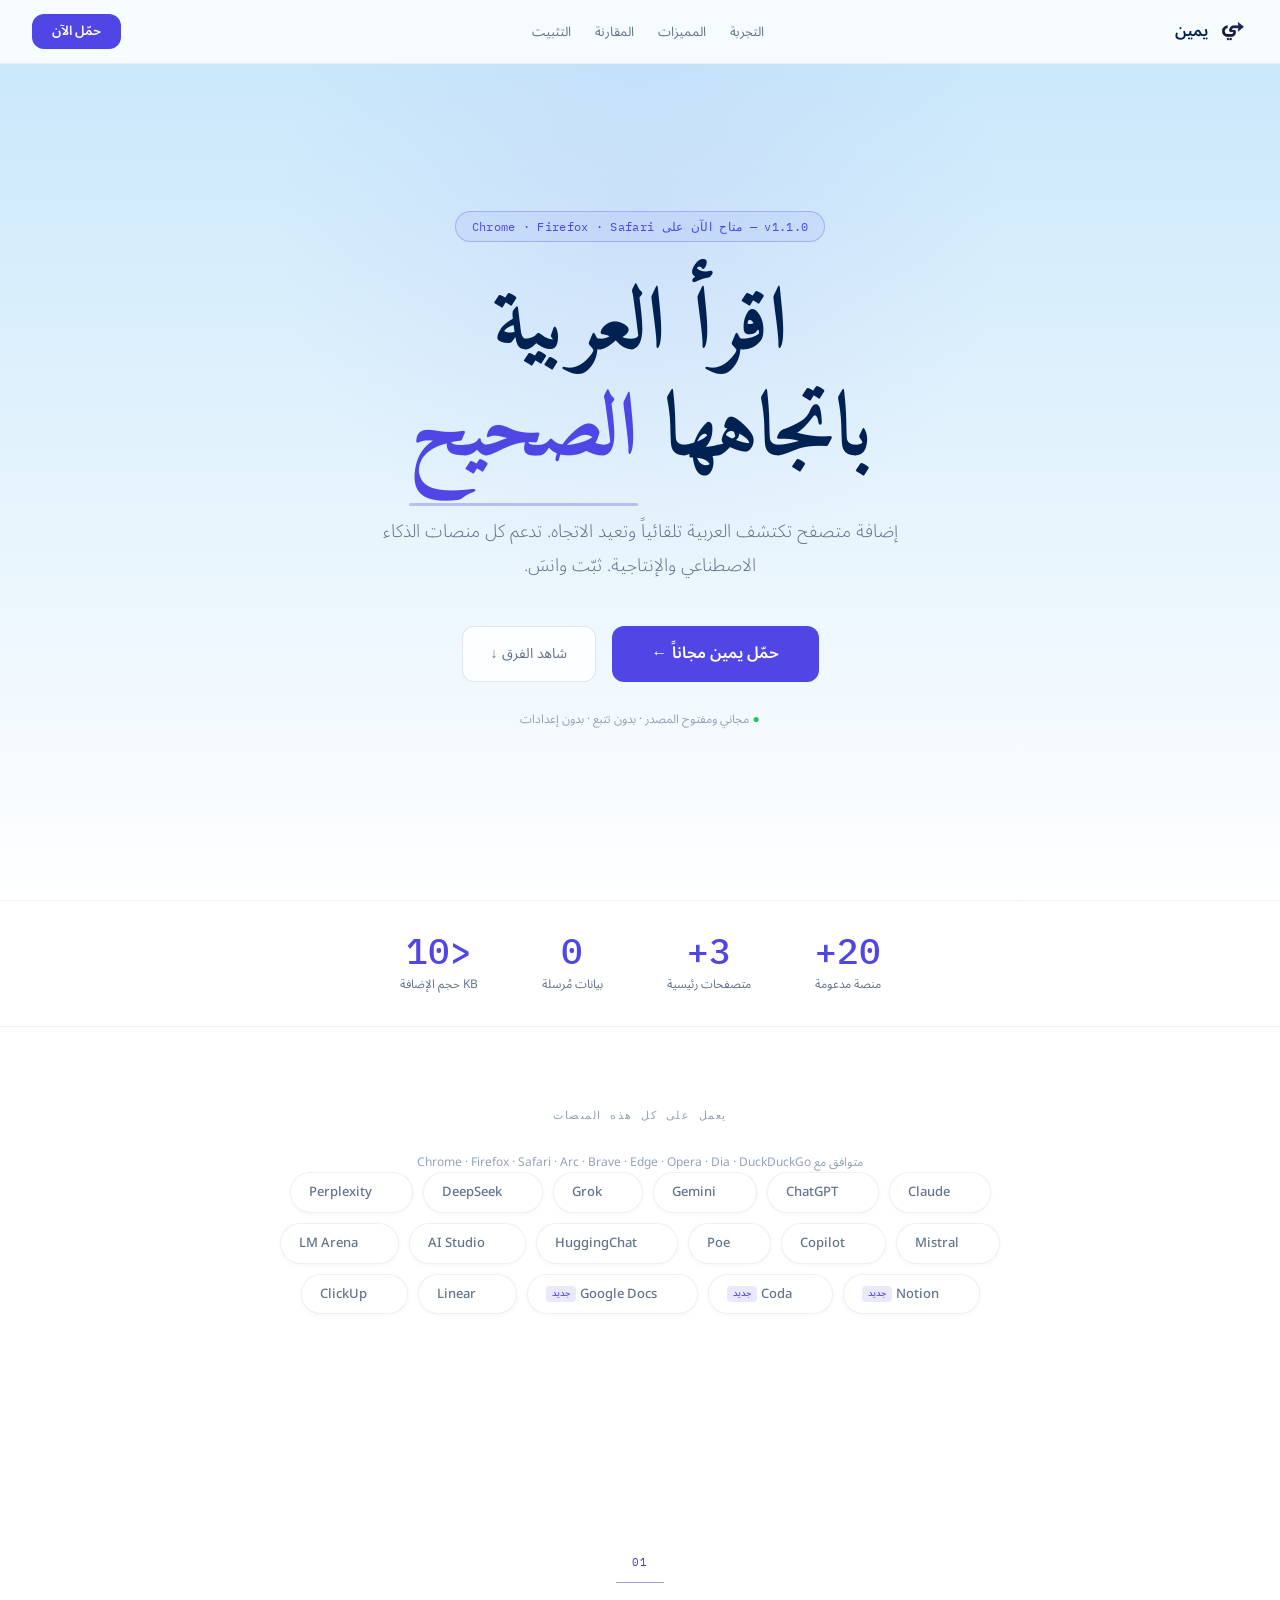
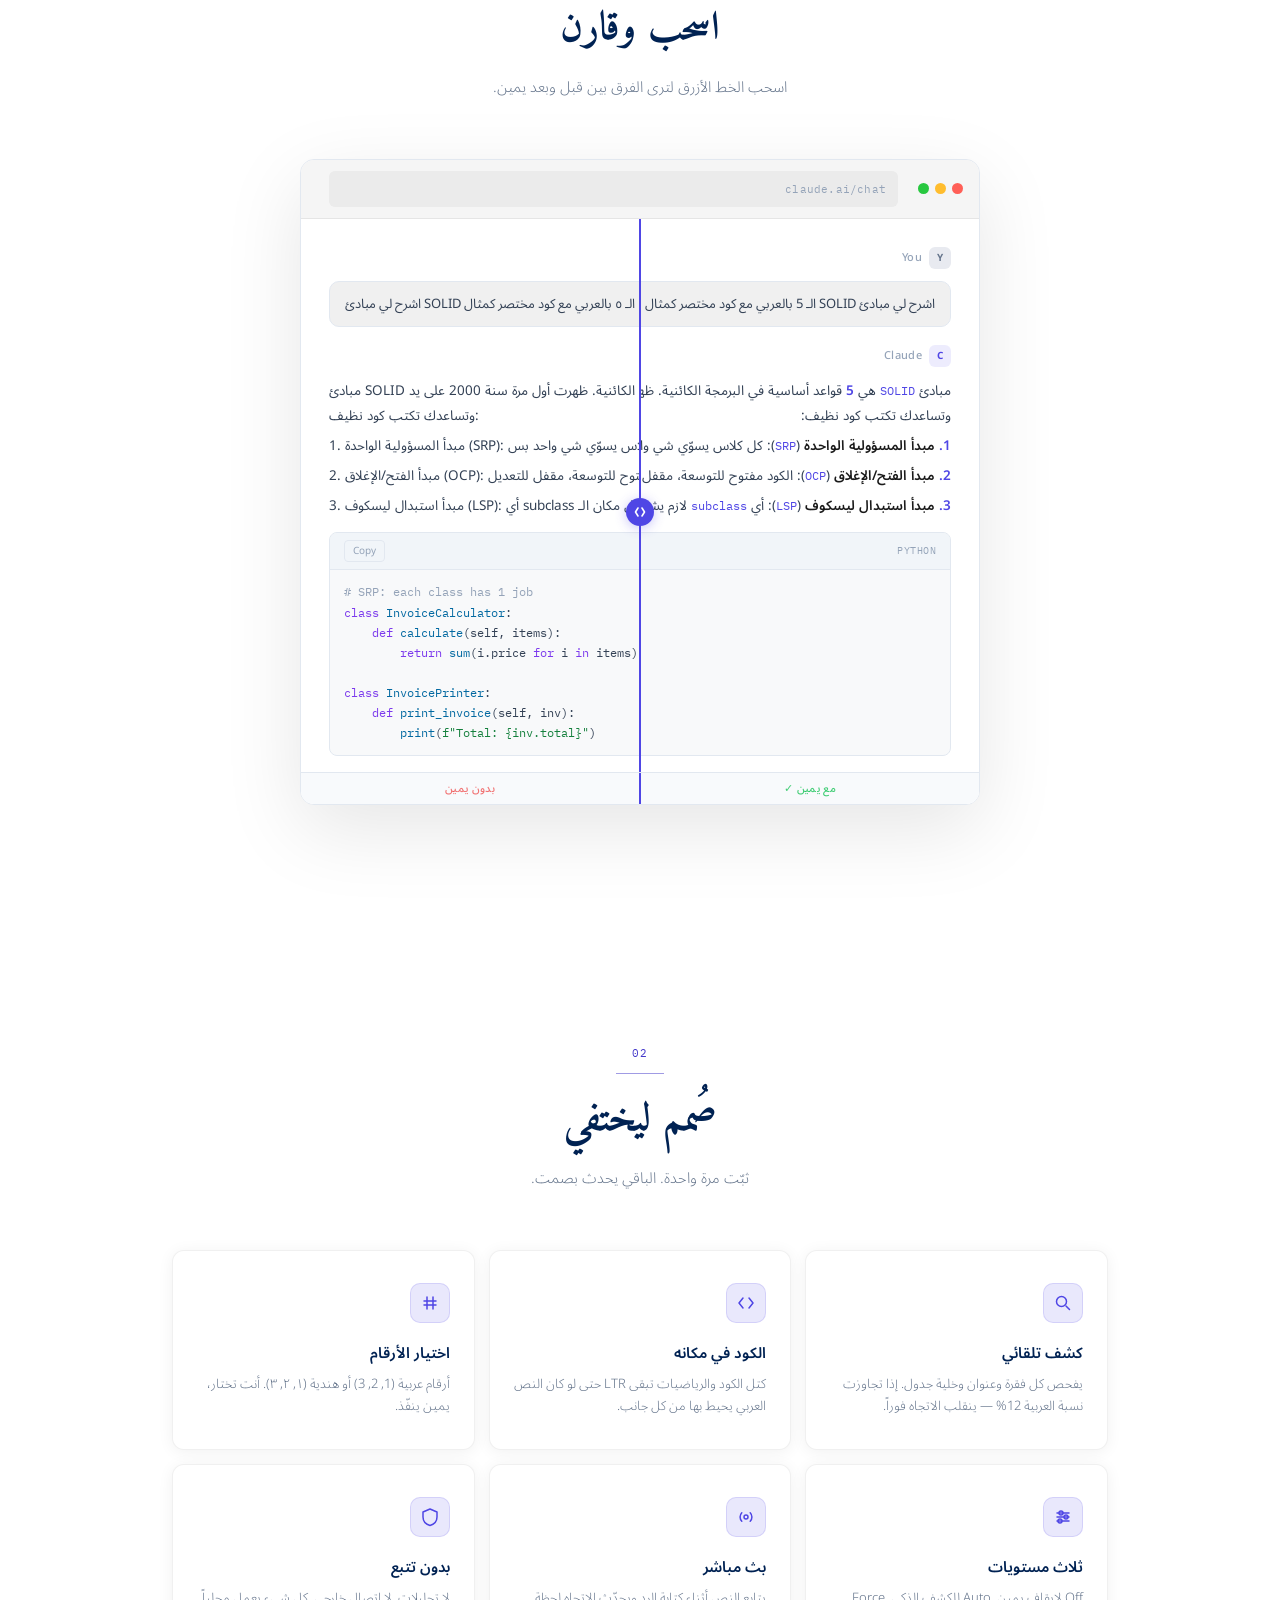
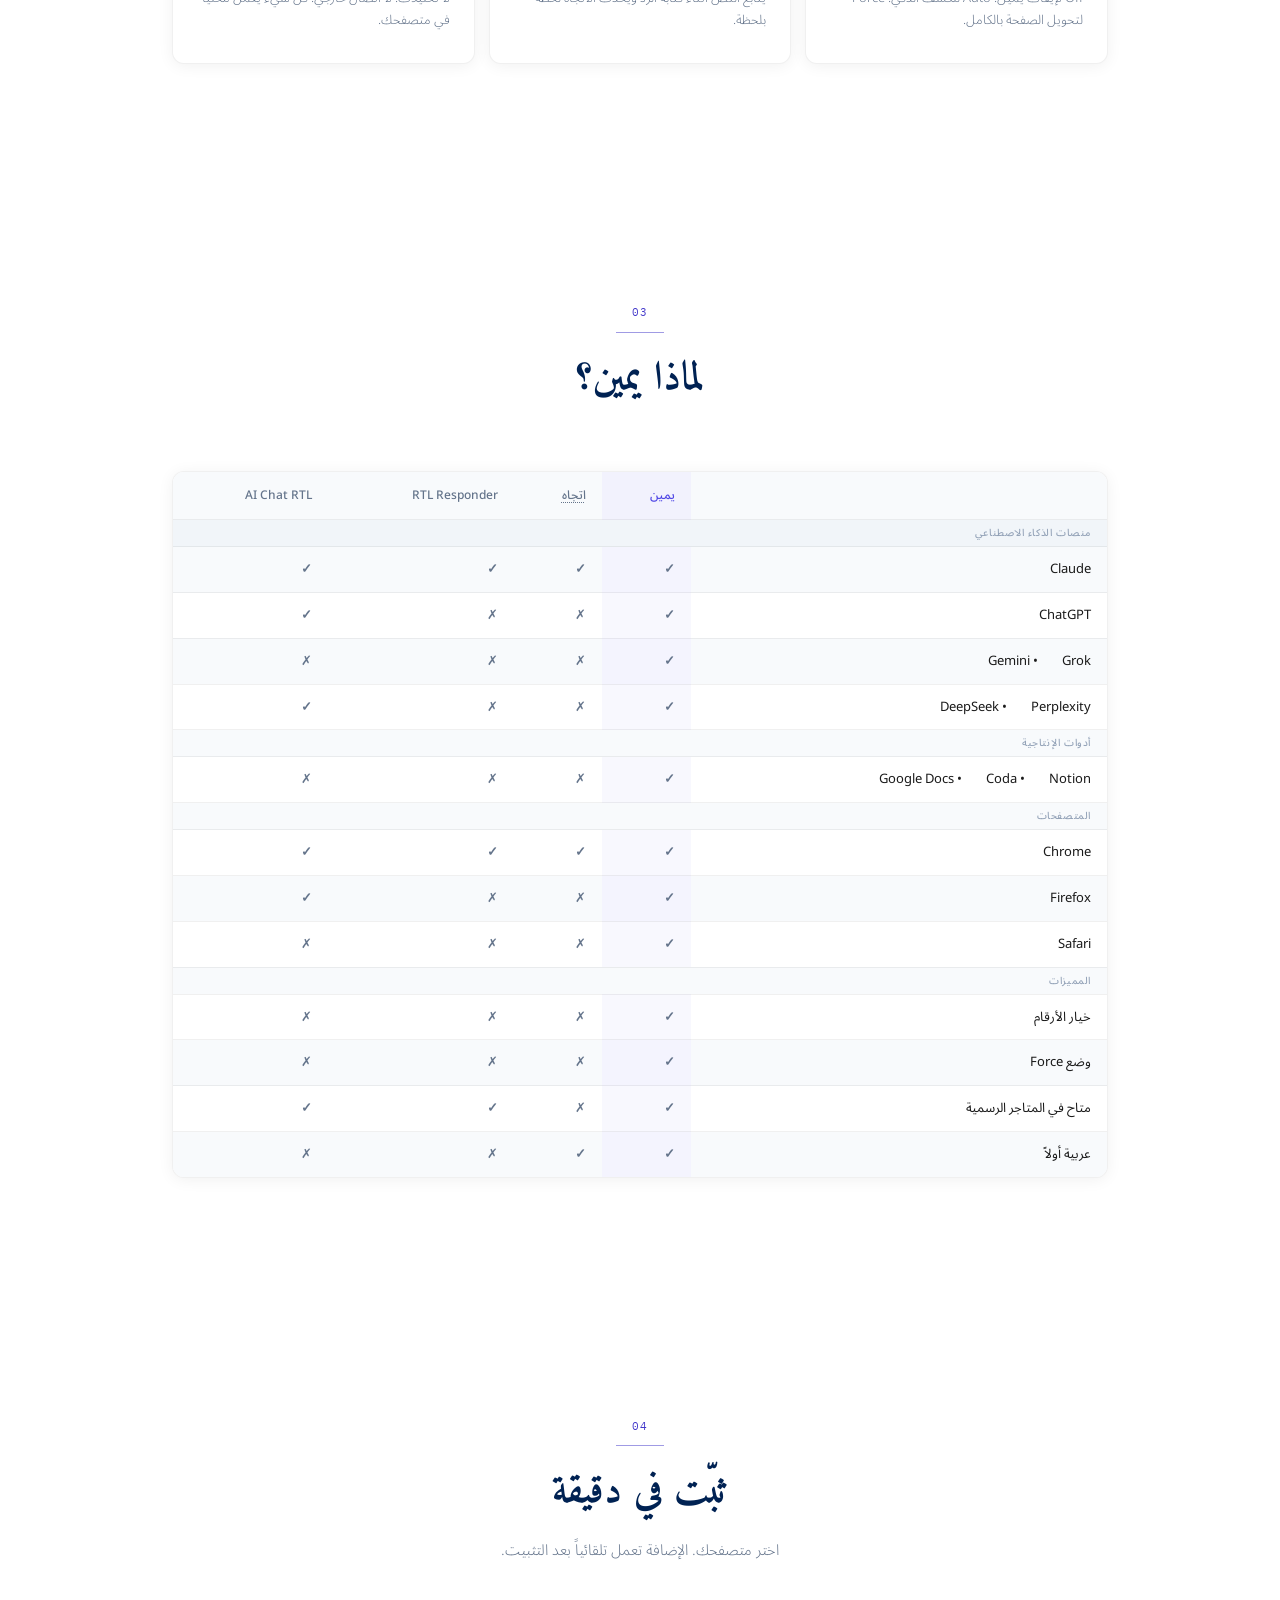
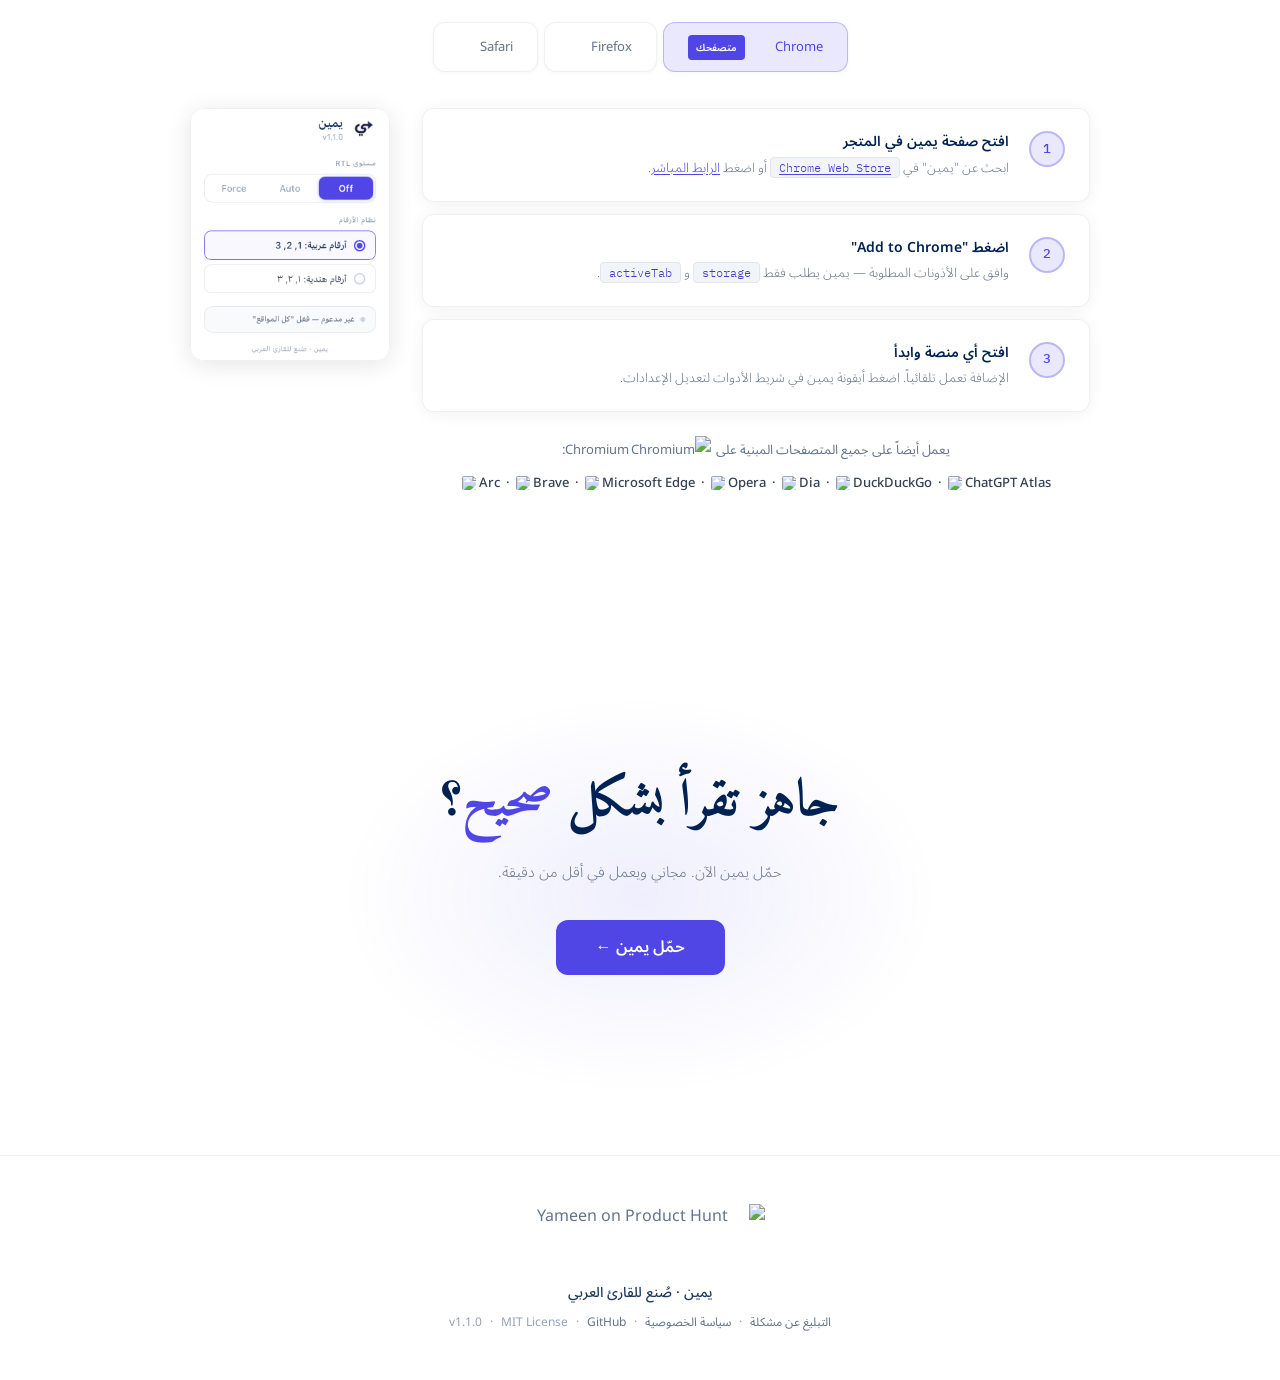
==== commit 9cd04638: "site: add browser screenshots to install section Shows the matching popup screenshot beside the inst" ====
--- a/site/index.html
+++ b/site/index.html
@@ -180,7 +180,7 @@
 .tab-btn:hover{color:var(--navy);border-color:var(--border-2);box-shadow:0 2px 8px rgba(0,0,0,0.08)}
 .tab-btn.active{background:var(--gold-glow);border-color:rgba(79,70,229,0.30);color:var(--gold)}
 .tab-btn.detected::after{content:"متصفحك";display:inline-block;vertical-align:middle;font-size:10px;background:var(--gold);color:#fff;padding:2px 8px;border-radius:4px;margin-right:8px;font-weight:600}
-.tab-panel{display:none;max-width:620px;margin:0 auto}
+.tab-panel{display:none;max-width:900px;margin:0 auto}
 .tab-panel.active{display:block}
 .steps{counter-reset:step;display:flex;flex-direction:column;gap:12px}
 .step{display:flex;gap:20px;padding:22px 24px;background:#ffffff;border:1px solid var(--border);border-radius:12px;box-shadow:0 2px 16px rgba(0,0,0,0.06);align-items:flex-start}
@@ -190,6 +190,9 @@
 .step p{font-size:13px;color:var(--text-2);font-weight:300}
 .step code{font-family:var(--mono);font-size:12px;background:#f1f5f9;padding:2px 8px;border-radius:4px;direction:ltr;unicode-bidi:isolate;color:var(--gold-dim);border:1px solid var(--border)}
 .step a{color:var(--gold);text-decoration:underline;text-underline-offset:2px}
+.install-layout{display:grid;grid-template-columns:1fr auto;gap:32px;align-items:start}
+.install-screenshot{width:200px;position:sticky;top:24px}
+.install-screenshot img{width:100%;border-radius:14px;border:1px solid var(--border);box-shadow:0 4px 24px rgba(0,0,0,0.10)}
 
 /* ── CTA ── */
 .final-cta{padding:120px 0;text-align:center;position:relative}
@@ -213,6 +216,8 @@
   .feat-grid{grid-template-columns:1fr}
   .slider-wrap{cursor:default}
   .hero-actions{flex-direction:column;align-items:center}
+  .install-layout{grid-template-columns:1fr}
+  .install-screenshot{width:160px;margin:16px auto 0;position:static}
 }
 </style>
 </head>
@@ -406,7 +411,7 @@
         <tr class="group-hdr"><td colspan="5">المتصفحات</td></tr>
         <tr><td style="direction:ltr;text-align:right"><img src="https://www.google.com/s2/favicons?domain=chrome.google.com&sz=32" width="14" height="14" class="fav" alt=""> Chrome</td><td class="hl y">&#10003;</td><td class="y">&#10003;</td><td class="y">&#10003;</td><td class="y">&#10003;</td></tr>
         <tr><td style="direction:ltr;text-align:right"><img src="https://www.google.com/s2/favicons?domain=firefox.com&sz=32" width="14" height="14" class="fav" alt=""> Firefox</td><td class="hl y">&#10003;</td><td class="n">&#10007;</td><td class="n">&#10007;</td><td class="y">&#10003;</td></tr>
-        <tr><td style="direction:ltr;text-align:right"><img src="https://www.shadcn.io/icon/logos-safari" width="14" height="14" class="fav" style="vertical-align:middle;border-radius:2px" alt=""> Safari</td><td class="hl y">&#10003;</td><td class="n">&#10007;</td><td class="n">&#10007;</td><td class="n">&#10007;</td></tr>
+        <tr><td style="direction:ltr;text-align:right"><img src="https://uxwing.com/wp-content/themes/uxwing/download/brands-and-social-media/safari-icon.png" width="14" height="14" class="fav" style="vertical-align:middle;border-radius:2px" alt=""> Safari</td><td class="hl y">&#10003;</td><td class="n">&#10007;</td><td class="n">&#10007;</td><td class="n">&#10007;</td></tr>
         <tr class="group-hdr"><td colspan="5">المميزات</td></tr>
         <tr><td>خيار الأرقام</td><td class="hl y">&#10003;</td><td class="n">&#10007;</td><td class="n">&#10007;</td><td class="n">&#10007;</td></tr>
         <tr><td>وضع Force</td><td class="hl y">&#10003;</td><td class="n">&#10007;</td><td class="n">&#10007;</td><td class="n">&#10007;</td></tr>
@@ -429,12 +434,14 @@
     </div>
     <div class="tabs sr sr-d1" id="tabs"></div>
     <div class="tab-panel active" id="tab-chrome">
-      <div class="steps">
-        <div class="step sr"><div class="step-text"><h4>افتح صفحة يمين في المتجر</h4><p>ابحث عن "يمين" في <a href="https://chrome.google.com/webstore/detail/nephalabmiodkhilmfcblhcfdebedbbp" target="_blank" rel="noopener"><code>Chrome Web Store</code></a> أو اضغط <a href="https://chrome.google.com/webstore/detail/nephalabmiodkhilmfcblhcfdebedbbp" target="_blank" rel="noopener">الرابط المباشر</a>.</p></div></div>
-        <div class="step sr"><div class="step-text"><h4>اضغط "Add to Chrome"</h4><p>وافق على الأذونات المطلوبة — يمين يطلب فقط <code>storage</code> و <code>activeTab</code>.</p></div></div>
-        <div class="step sr"><div class="step-text"><h4>افتح أي منصة وابدأ</h4><p>الإضافة تعمل تلقائياً. اضغط أيقونة يمين في شريط الأدوات لتعديل الإعدادات.</p></div></div>
-      </div>
-      <p style="font-size:13px;color:#64748b;margin-top:24px;line-height:2.2;text-align:center">
+      <div class="install-layout">
+        <div>
+          <div class="steps">
+            <div class="step sr"><div class="step-text"><h4>افتح صفحة يمين في المتجر</h4><p>ابحث عن "يمين" في <a href="https://chrome.google.com/webstore/detail/nephalabmiodkhilmfcblhcfdebedbbp" target="_blank" rel="noopener"><code>Chrome Web Store</code></a> أو اضغط <a href="https://chrome.google.com/webstore/detail/nephalabmiodkhilmfcblhcfdebedbbp" target="_blank" rel="noopener">الرابط المباشر</a>.</p></div></div>
+            <div class="step sr"><div class="step-text"><h4>اضغط "Add to Chrome"</h4><p>وافق على الأذونات المطلوبة — يمين يطلب فقط <code>storage</code> و <code>activeTab</code>.</p></div></div>
+            <div class="step sr"><div class="step-text"><h4>افتح أي منصة وابدأ</h4><p>الإضافة تعمل تلقائياً. اضغط أيقونة يمين في شريط الأدوات لتعديل الإعدادات.</p></div></div>
+          </div>
+          <p style="font-size:13px;color:#64748b;margin-top:24px;line-height:2.2;text-align:center">
   يعمل أيضاً على جميع المتصفحات المبنية على
   <img src="https://www.google.com/s2/favicons?domain=chromium.org&sz=32" width="14" height="14" style="vertical-align:middle;margin:0 2px" alt="Chromium">Chromium:<br>
   <span style="font-weight:500;color:#334155;display:inline-flex;flex-wrap:wrap;justify-content:center;align-items:center;gap:6px;margin-top:4px;direction:ltr">
@@ -453,19 +460,34 @@
     <span style="display:inline-flex;align-items:center;gap:3px"><img src="https://logosenvector.com/logo/img/logo-chatgpt-atlas-38545.png" width="14" height="14" style="vertical-align:middle;border-radius:2px" alt="ChatGPT Atlas">ChatGPT Atlas</span>
   </span>
 </p>
+        </div>
+        <div class="install-screenshot">
+          <img src="screenshot-chrome.png" alt="واجهة إضافة يمين في Chrome" loading="lazy">
+        </div>
+      </div>
     </div>
     <div class="tab-panel" id="tab-firefox">
-      <div class="steps">
-        <div class="step sr"><div class="step-text"><h4>افتح صفحة يمين في المتجر</h4><p>ابحث عن "يمين" في <a href="https://addons.mozilla.org/en-US/firefox/addon/yameen-rtl/" target="_blank" rel="noopener"><code>Firefox Add-ons</code></a> أو اضغط <a href="https://addons.mozilla.org/en-US/firefox/addon/yameen-rtl/" target="_blank" rel="noopener">الرابط المباشر</a>.</p></div></div>
-        <div class="step sr"><div class="step-text"><h4>اضغط "Add to Firefox"</h4><p>وافق على الأذونات. يمين لا يحتاج صلاحيات حساسة.</p></div></div>
-        <div class="step sr"><div class="step-text"><h4>ابدأ مباشرة</h4><p>يمين يعمل فوراً على كل المنصات المدعومة.</p></div></div>
+      <div class="install-layout">
+        <div class="steps">
+          <div class="step sr"><div class="step-text"><h4>افتح صفحة يمين في المتجر</h4><p>ابحث عن "يمين" في <a href="https://addons.mozilla.org/en-US/firefox/addon/yameen-rtl/" target="_blank" rel="noopener"><code>Firefox Add-ons</code></a> أو اضغط <a href="https://addons.mozilla.org/en-US/firefox/addon/yameen-rtl/" target="_blank" rel="noopener">الرابط المباشر</a>.</p></div></div>
+          <div class="step sr"><div class="step-text"><h4>اضغط "Add to Firefox"</h4><p>وافق على الأذونات. يمين لا يحتاج صلاحيات حساسة.</p></div></div>
+          <div class="step sr"><div class="step-text"><h4>ابدأ مباشرة</h4><p>يمين يعمل فوراً على كل المنصات المدعومة.</p></div></div>
+        </div>
+        <div class="install-screenshot">
+          <img src="screenshot-firefox.png" alt="واجهة إضافة يمين في Firefox" loading="lazy">
+        </div>
       </div>
     </div>
     <div class="tab-panel" id="tab-safari">
-      <div class="steps">
-        <div class="step sr"><div class="step-text"><h4>حمّل من Mac App Store</h4><p>ابحث عن "يمين" في <a href="https://apps.apple.com/app/yameen/id6767819611" target="_blank" rel="noopener"><code>App Store</code></a> أو اضغط <a href="https://apps.apple.com/app/yameen/id6767819611" target="_blank" rel="noopener">الرابط المباشر</a> وثبّته كتطبيق macOS.</p></div></div>
-        <div class="step sr"><div class="step-text"><h4>فعّل في Safari</h4><p>Safari &rarr; Settings &rarr; Extensions &rarr; فعّل يمين.</p></div></div>
-        <div class="step sr"><div class="step-text"><h4>ابدأ مباشرة</h4><p>الإضافة تعمل تلقائياً على كل المنصات المدعومة.</p></div></div>
+      <div class="install-layout">
+        <div class="steps">
+          <div class="step sr"><div class="step-text"><h4>حمّل من Mac App Store</h4><p>ابحث عن "يمين" في <a href="https://apps.apple.com/app/yameen/id6767819611" target="_blank" rel="noopener"><code>App Store</code></a> أو اضغط <a href="https://apps.apple.com/app/yameen/id6767819611" target="_blank" rel="noopener">الرابط المباشر</a> وثبّته كتطبيق macOS.</p></div></div>
+          <div class="step sr"><div class="step-text"><h4>فعّل في Safari</h4><p>Safari &rarr; Settings &rarr; Extensions &rarr; فعّل يمين.</p></div></div>
+          <div class="step sr"><div class="step-text"><h4>ابدأ مباشرة</h4><p>الإضافة تعمل تلقائياً على كل المنصات المدعومة.</p></div></div>
+        </div>
+        <div class="install-screenshot">
+          <img src="screenshot-safari.png" alt="واجهة إضافة يمين في Safari" loading="lazy">
+        </div>
       </div>
     </div>
   </div>
@@ -567,7 +589,7 @@
 const browserIcons = {
   chrome: '<img src="https://www.google.com/s2/favicons?domain=chrome.google.com&sz=32" width="16" height="16" style="width:16px;height:16px;border-radius:3px;vertical-align:middle;flex-shrink:0" alt="">',
   firefox: '<img src="https://www.google.com/s2/favicons?domain=firefox.com&sz=32" width="16" height="16" style="width:16px;height:16px;border-radius:3px;vertical-align:middle;flex-shrink:0" alt="">',
-  safari: '<img src="https://www.shadcn.io/icon/logos-safari" width="16" height="16" style="width:16px;height:16px;border-radius:3px;vertical-align:middle;flex-shrink:0" alt="">',
+  safari: '<img src="https://uxwing.com/wp-content/themes/uxwing/download/brands-and-social-media/safari-icon.png" width="16" height="16" style="width:16px;height:16px;border-radius:3px;vertical-align:middle;flex-shrink:0" alt="">',
 };
 
 const browsers = [
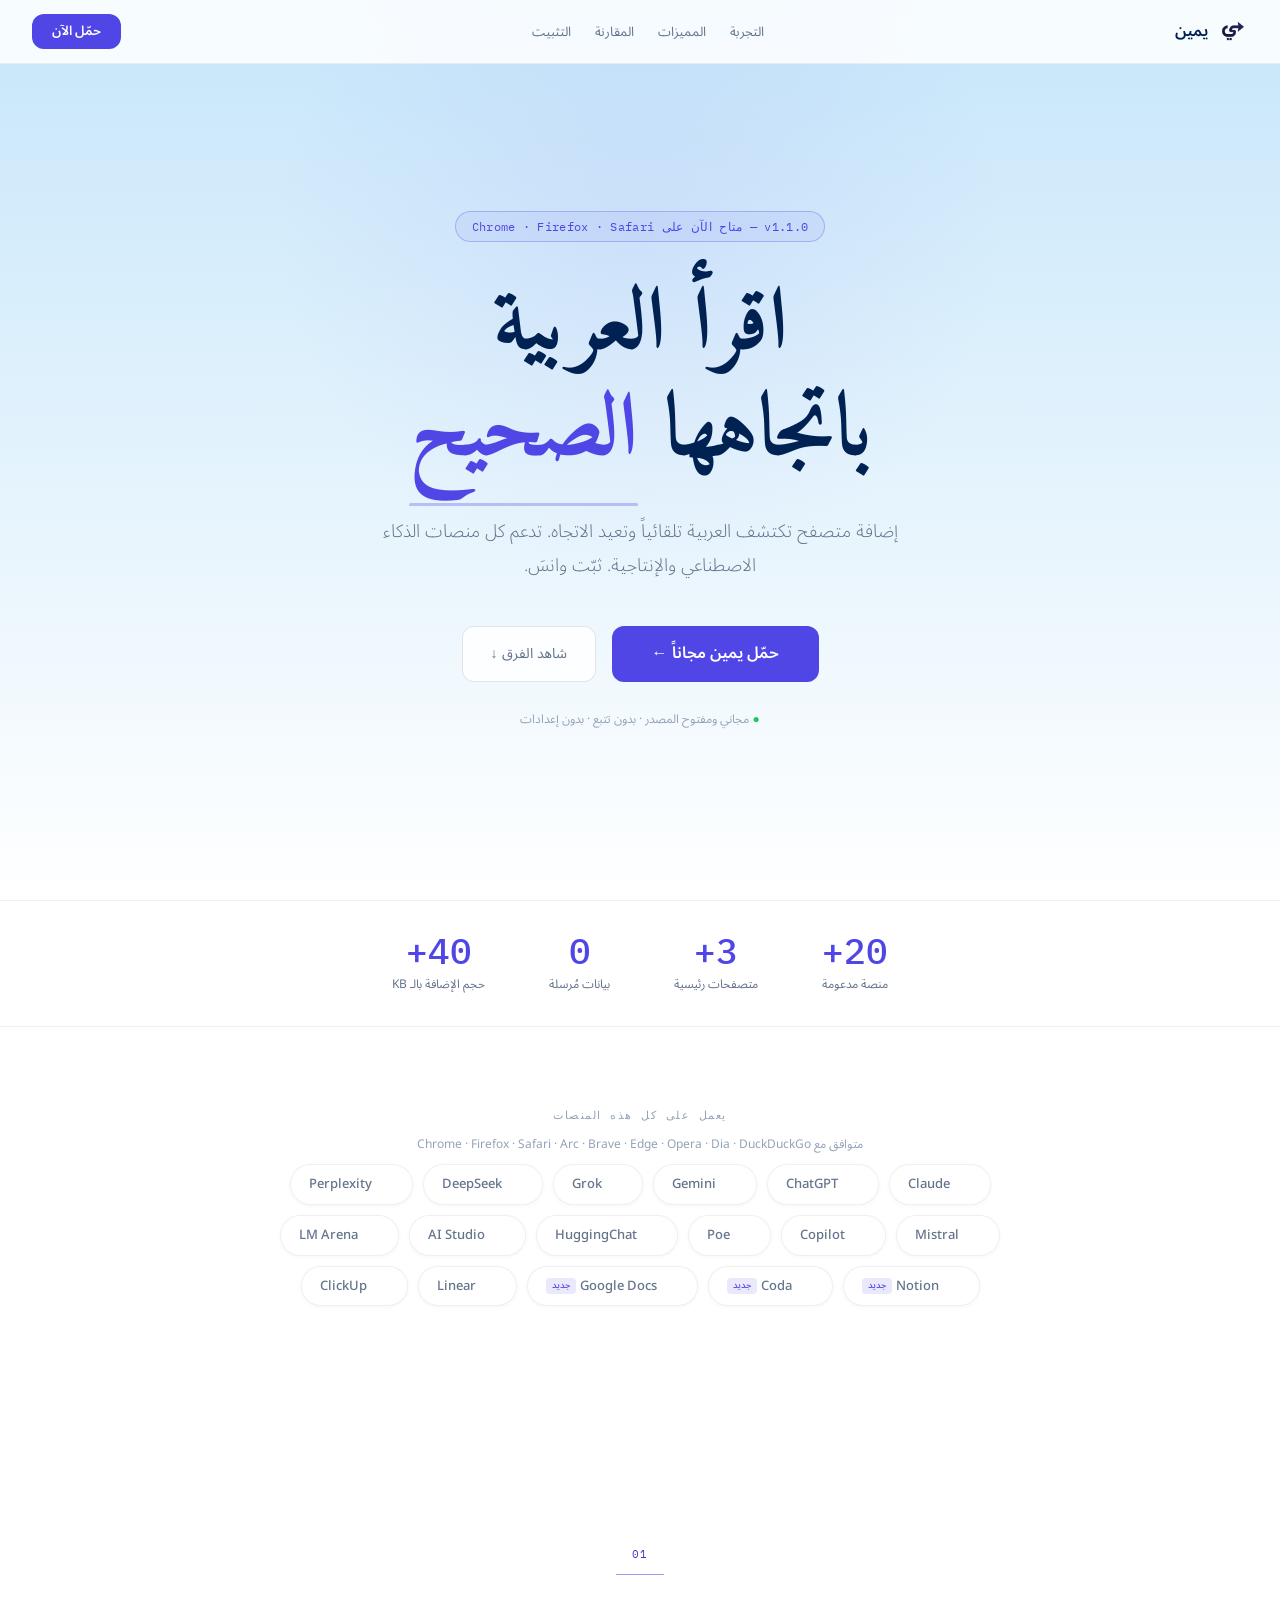
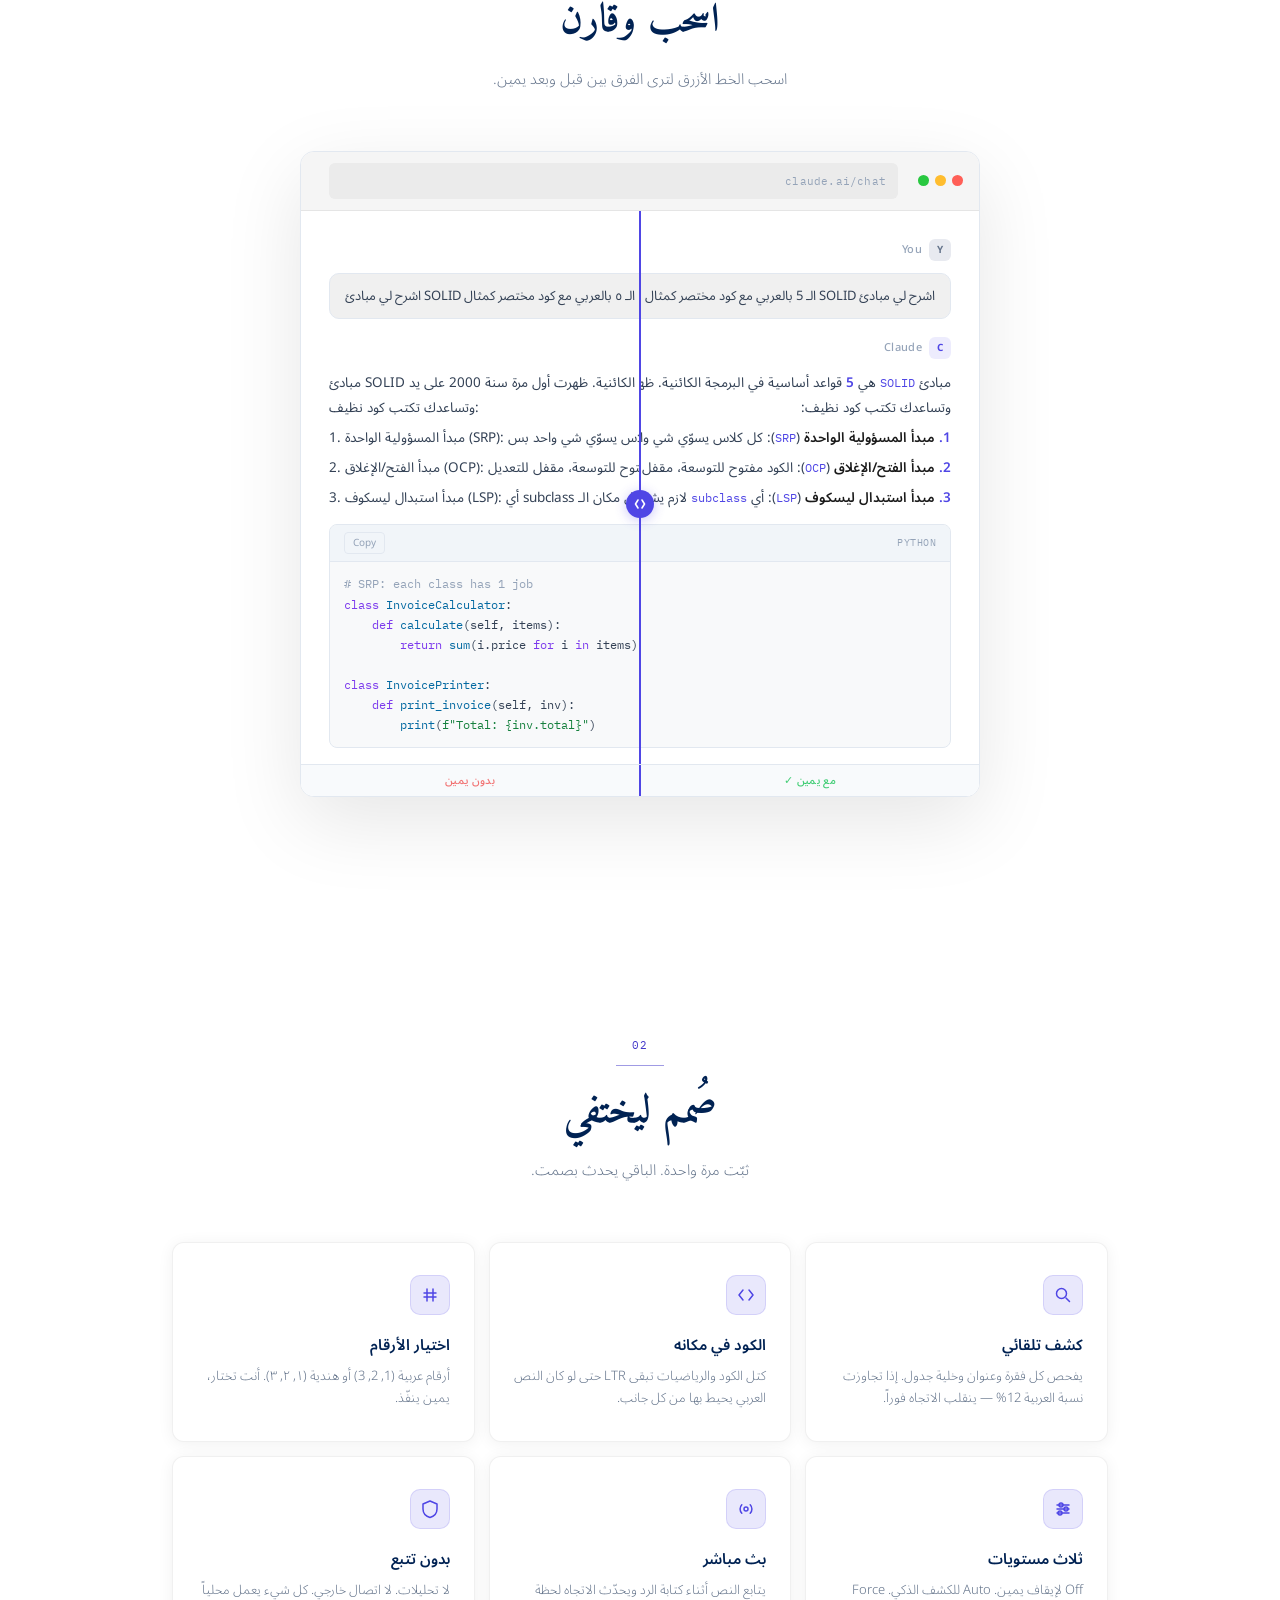
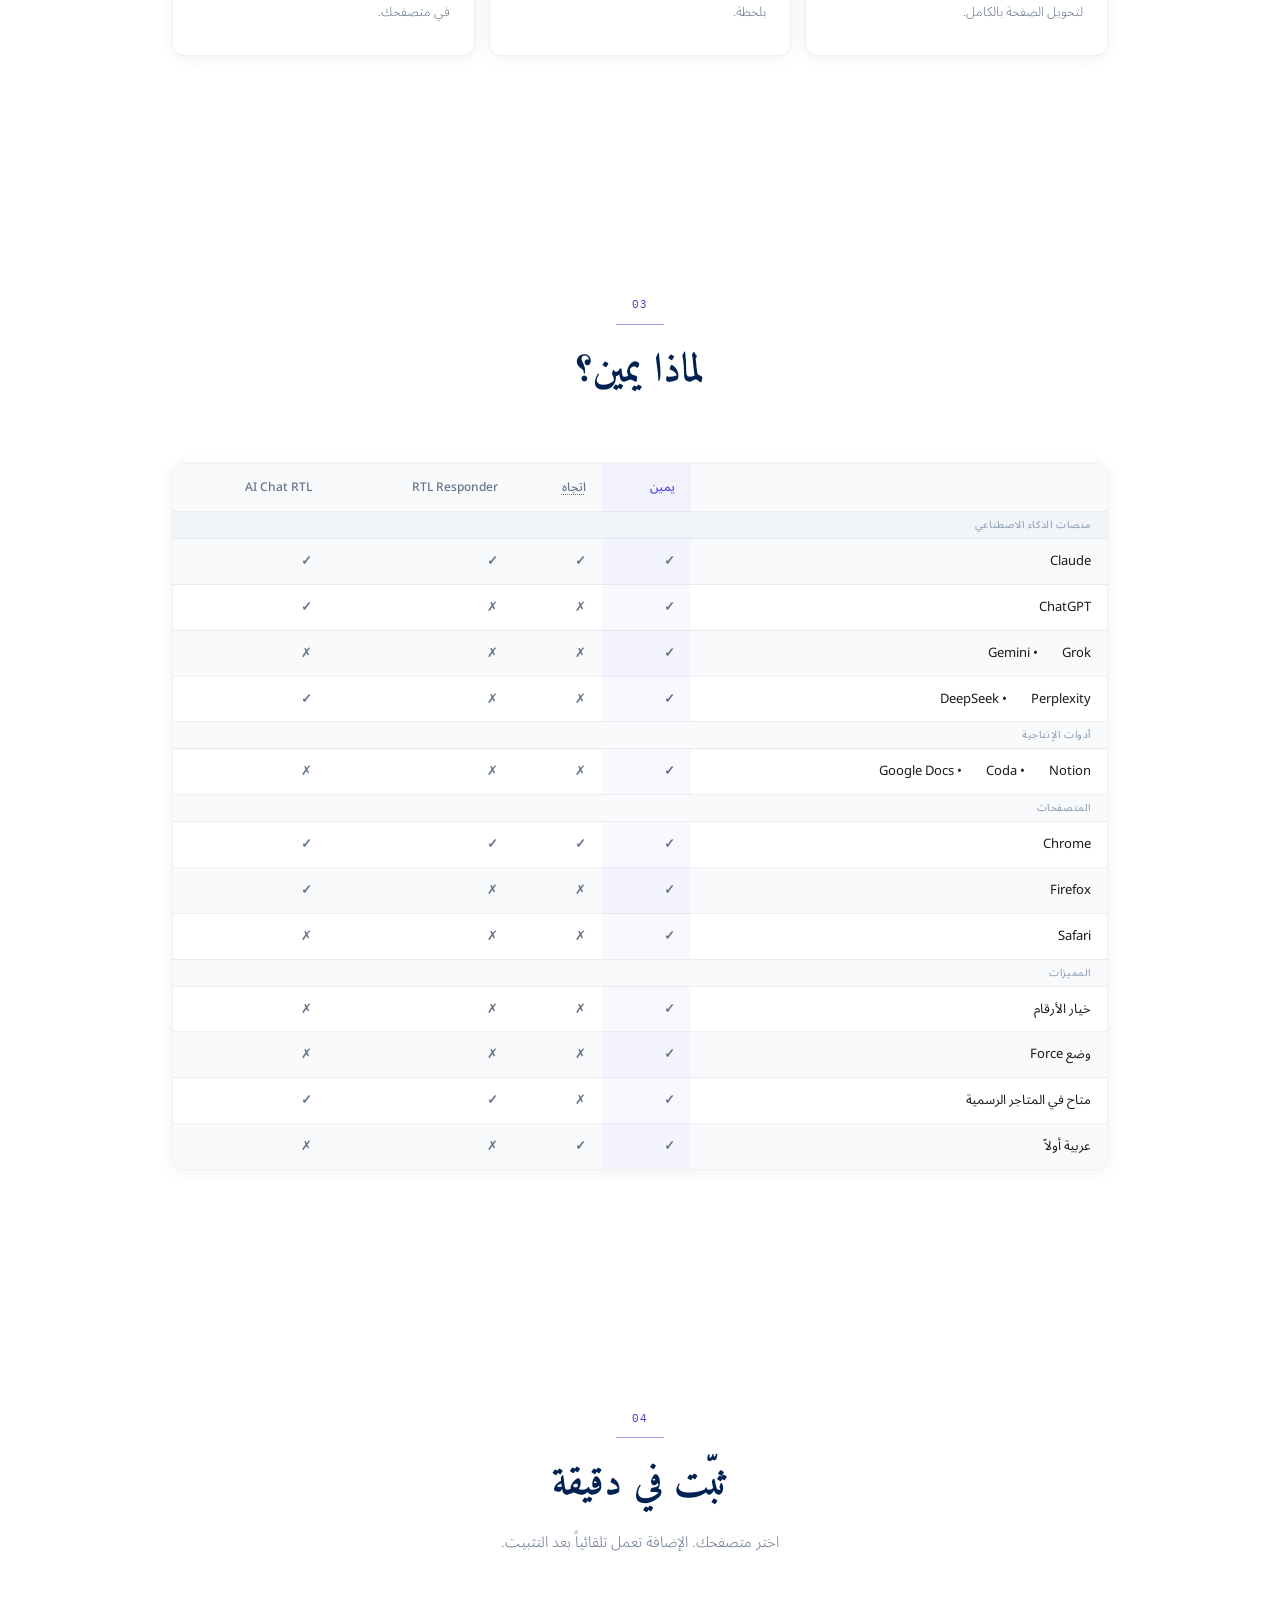
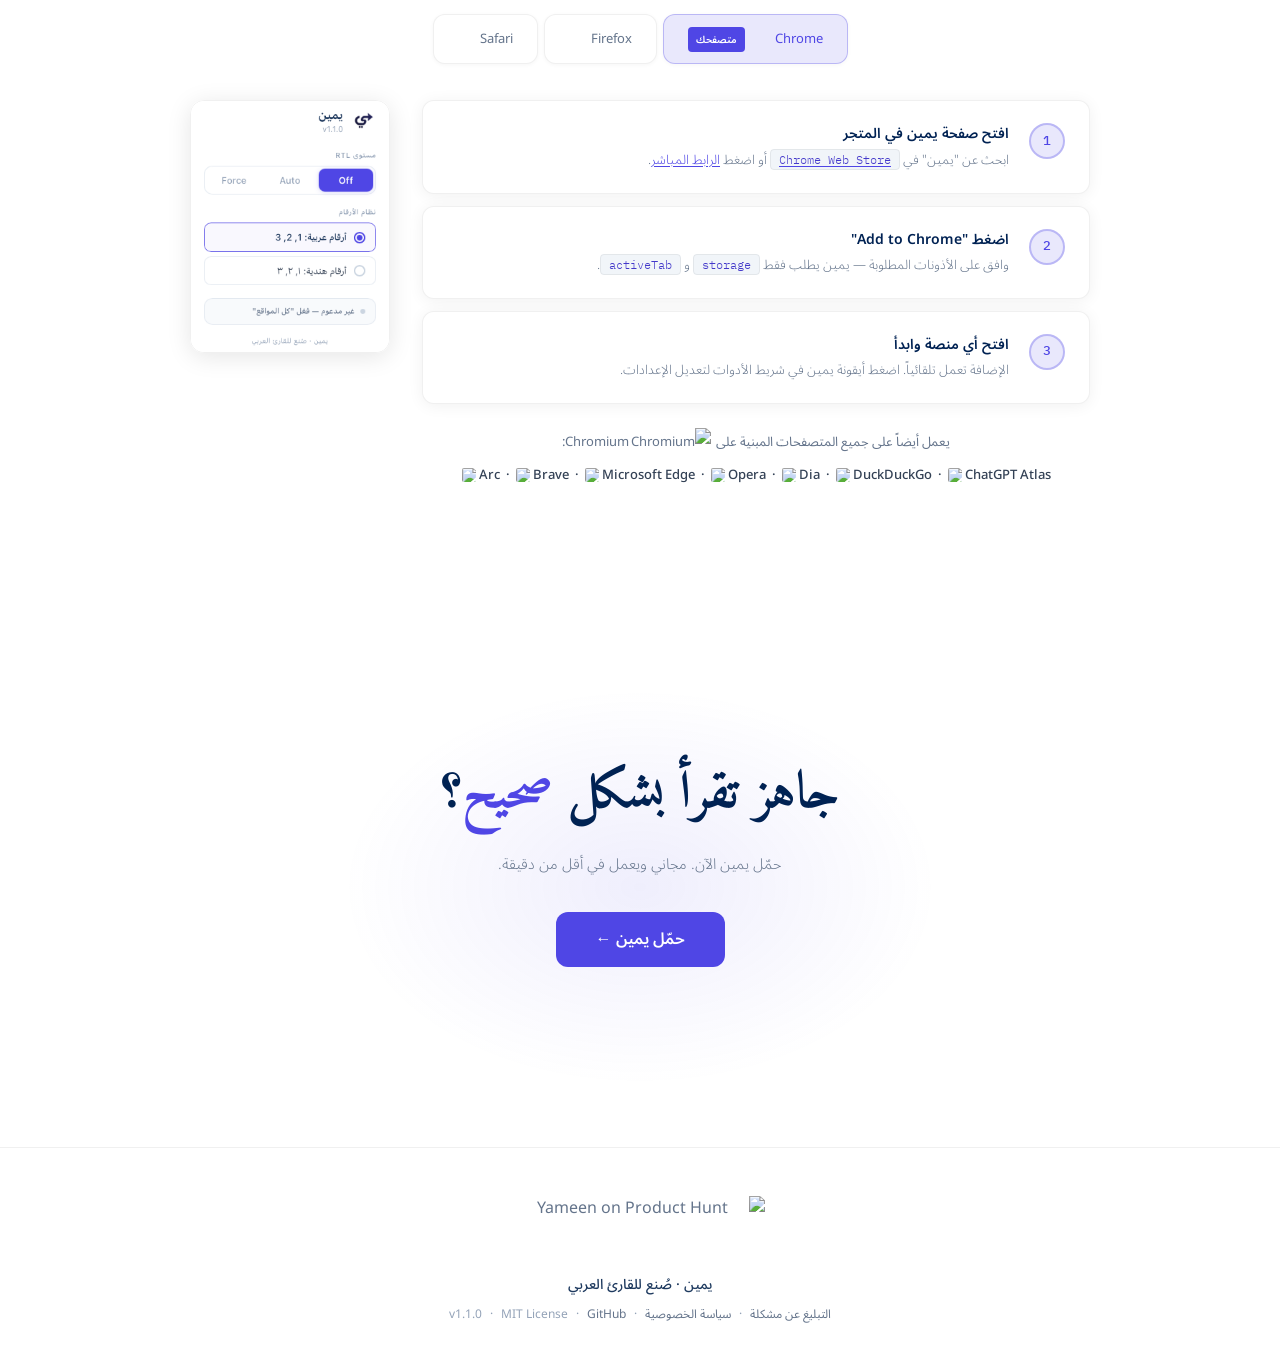
==== commit e258eef3: "site: update stats, platform label spacing - stat sr-d3: num 40, label "حجم الإضافة بالـ KB", add vi" ====
--- a/site/index.html
+++ b/site/index.html
@@ -257,7 +257,7 @@
       <div class="stat sr"><div class="num" data-count="20">0</div><div class="label">منصة مدعومة</div></div>
       <div class="stat sr sr-d1"><div class="num" data-count="3">0</div><div class="label">متصفحات رئيسية</div></div>
       <div class="stat sr sr-d2"><div class="num">0</div><div class="label">بيانات مُرسلة</div></div>
-      <div class="stat sr sr-d3"><div class="num">&lt;10</div><div class="label">KB حجم الإضافة</div></div>
+      <div class="stat sr sr-d3 visible"><div class="num" data-count="40">40</div><div class="label">حجم الإضافة بالـ KB</div></div>
     </div>
   </div>
 </div>
@@ -265,8 +265,8 @@
 <!-- ═══ PLATFORMS ═══ -->
 <section class="platforms">
   <div class="wrap">
-    <div class="label sr">يعمل على كل هذه المنصات</div>
-    <p style="font-size:12px;color:#94a3b8;margin-top:6px">متوافق مع Chrome · Firefox · Safari · Arc · Brave · Edge · Opera · Dia · DuckDuckGo</p>
+    <div class="label sr" style="margin-bottom:10px">يعمل على كل هذه المنصات</div>
+    <p style="font-size:12px;color:#94a3b8;margin-top:6px;margin-bottom:10px">متوافق مع Chrome · Firefox · Safari · Arc · Brave · Edge · Opera · Dia · DuckDuckGo</p>
     <div class="platform-grid sr sr-d1">
       <span class="ptag"><img src="https://www.google.com/s2/favicons?domain=claude.ai&sz=32" width="16" height="16" alt="">Claude</span>
       <span class="ptag"><img src="https://www.google.com/s2/favicons?domain=chatgpt.com&sz=32" width="16" height="16" alt="">ChatGPT</span>
@@ -482,7 +482,7 @@
       <div class="install-layout">
         <div class="steps">
           <div class="step sr"><div class="step-text"><h4>حمّل من Mac App Store</h4><p>ابحث عن "يمين" في <a href="https://apps.apple.com/app/yameen/id6767819611" target="_blank" rel="noopener"><code>App Store</code></a> أو اضغط <a href="https://apps.apple.com/app/yameen/id6767819611" target="_blank" rel="noopener">الرابط المباشر</a> وثبّته كتطبيق macOS.</p></div></div>
-          <div class="step sr"><div class="step-text"><h4>فعّل في Safari</h4><p>Safari &rarr; Settings &rarr; Extensions &rarr; فعّل يمين.</p></div></div>
+          <div class="step sr"><div class="step-text"><h4>فعّل في Safari</h4><p style="direction:ltr;text-align:end">Safari &rarr; Settings &rarr; Extensions &rarr; فعّل يمين.</p></div></div>
           <div class="step sr"><div class="step-text"><h4>ابدأ مباشرة</h4><p>الإضافة تعمل تلقائياً على كل المنصات المدعومة.</p></div></div>
         </div>
         <div class="install-screenshot">
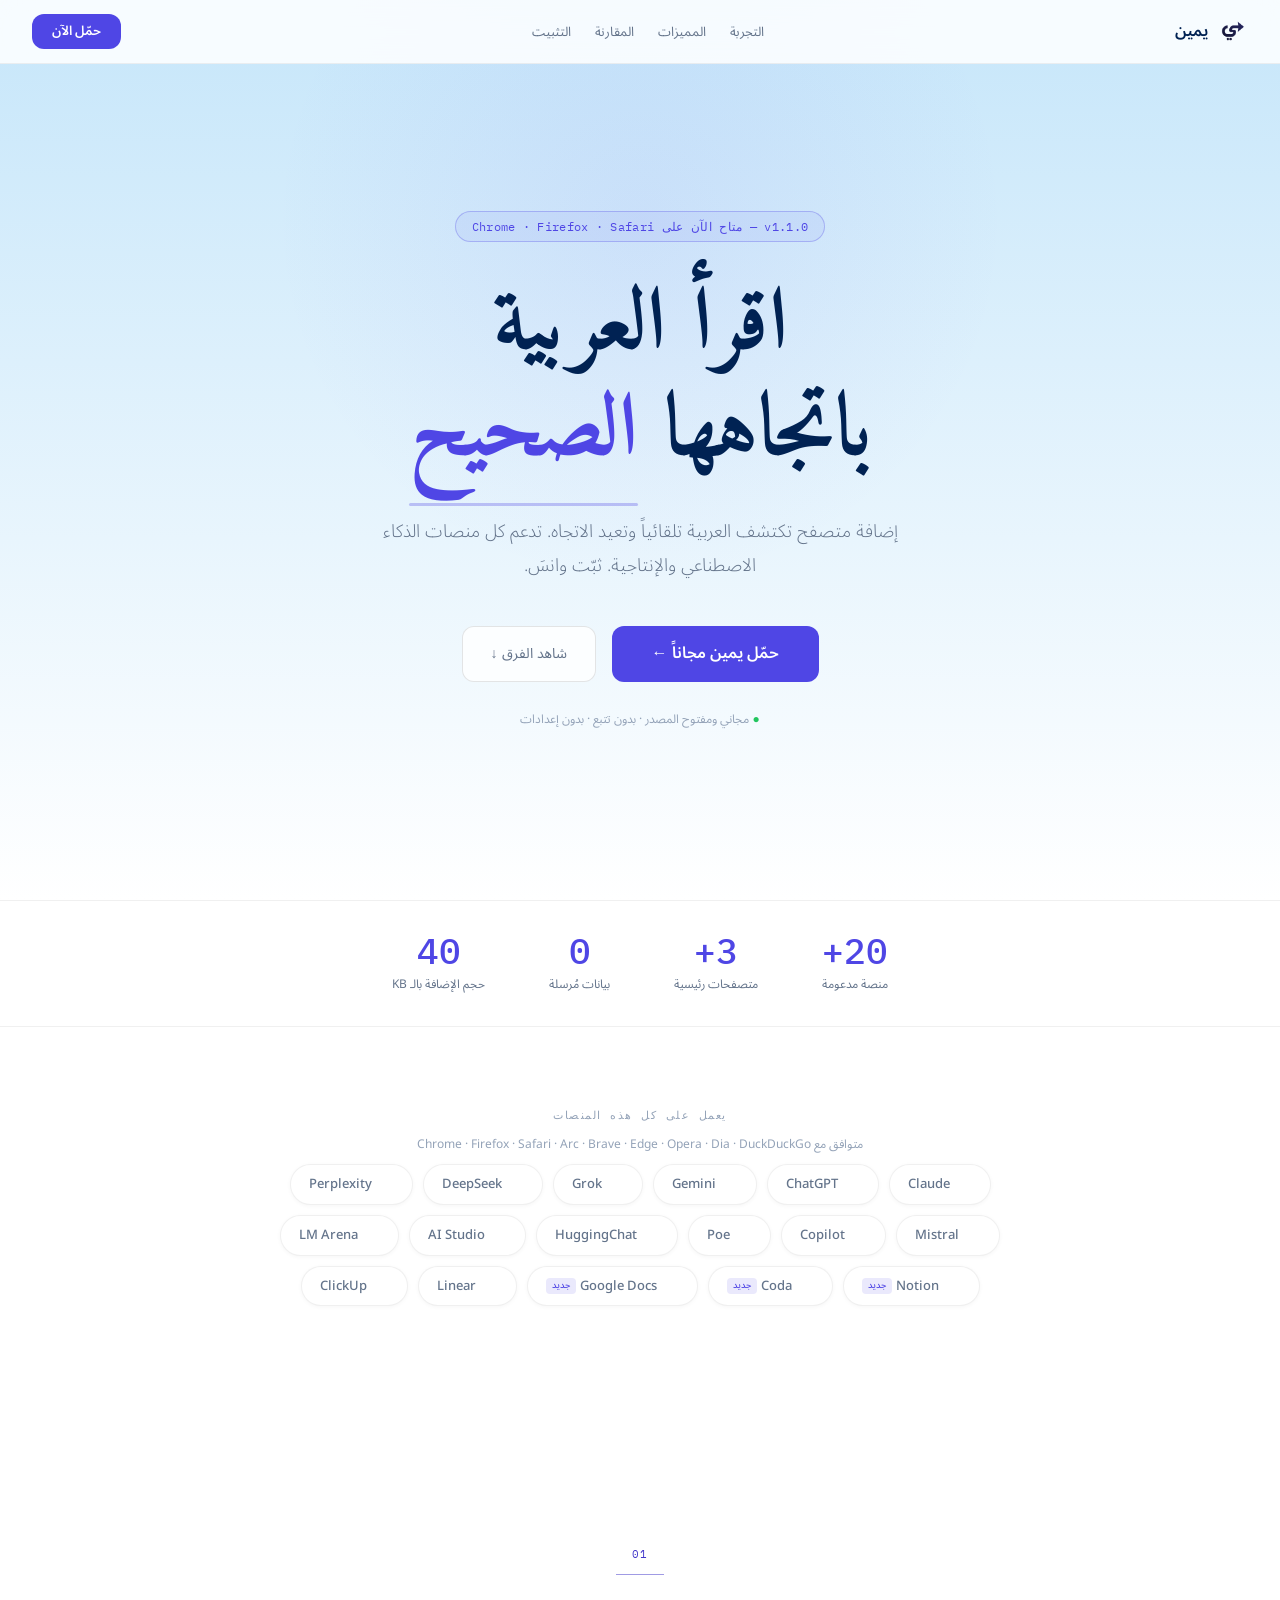
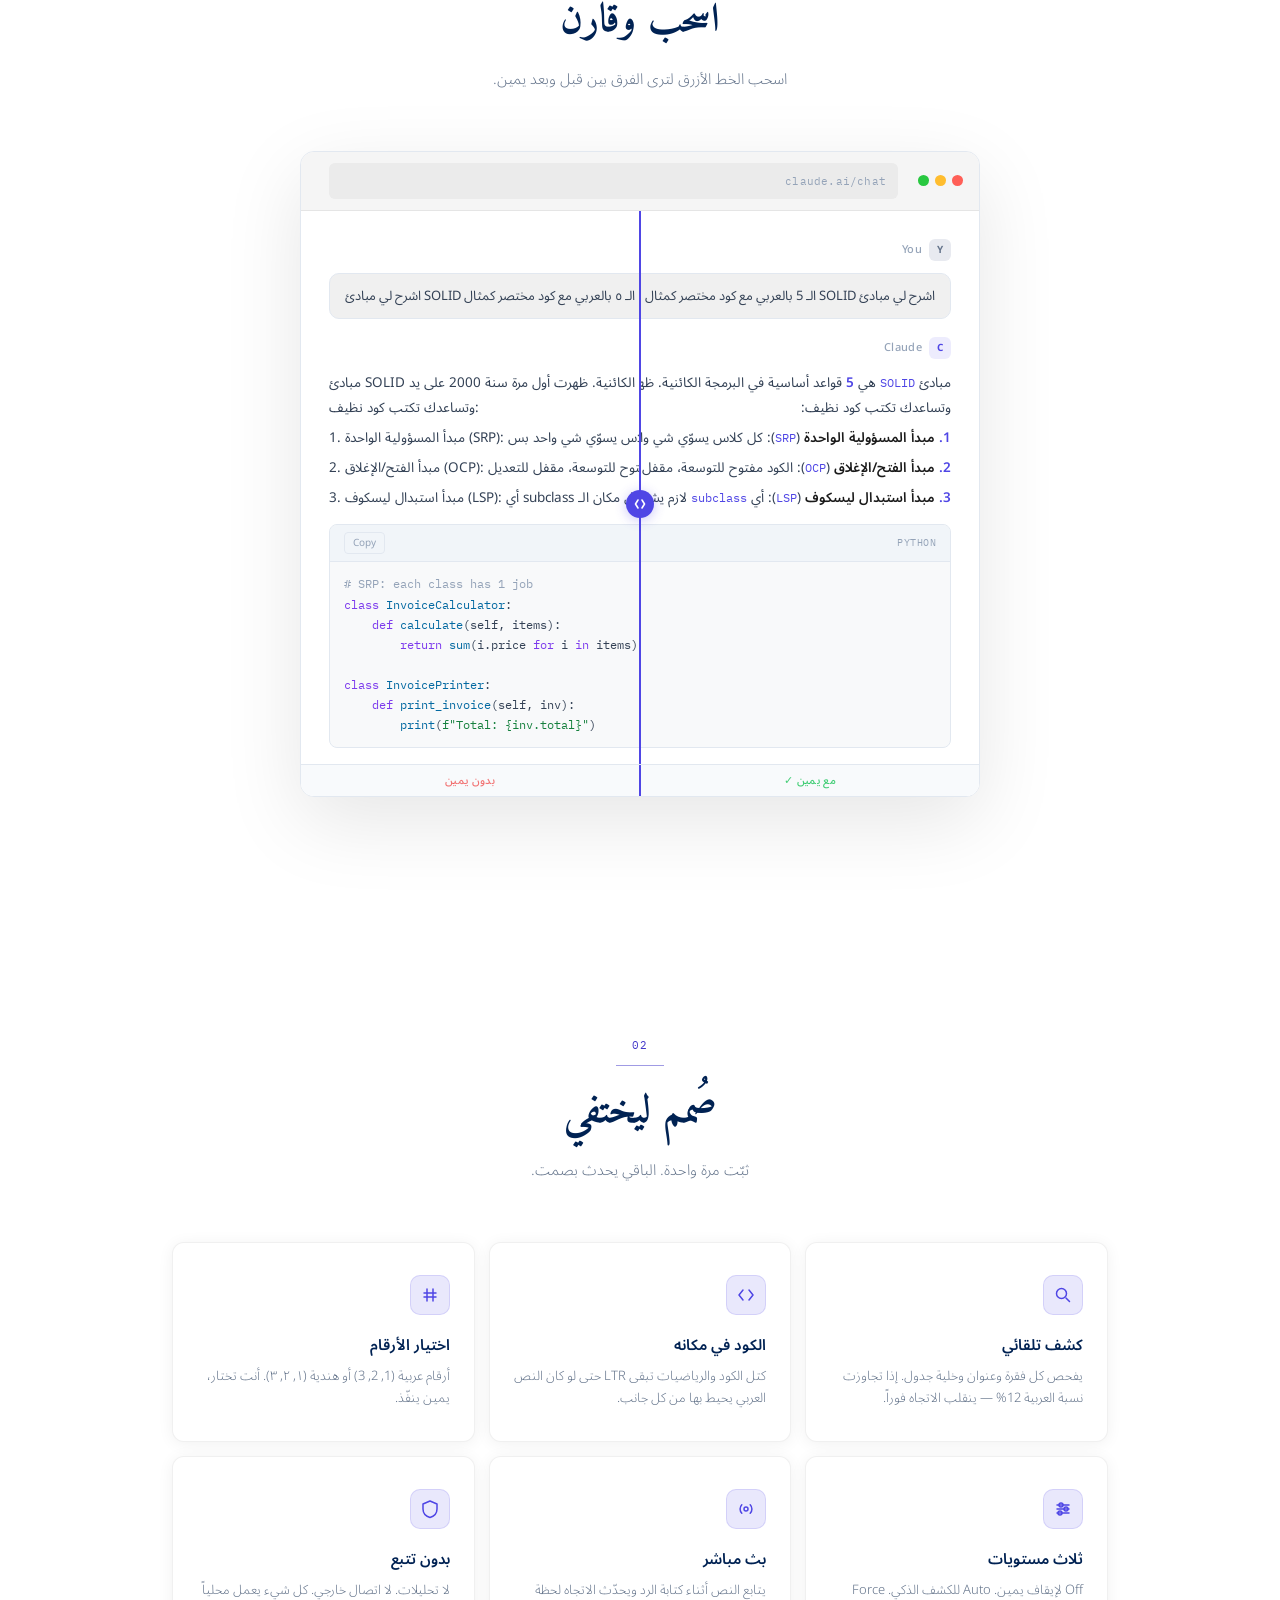
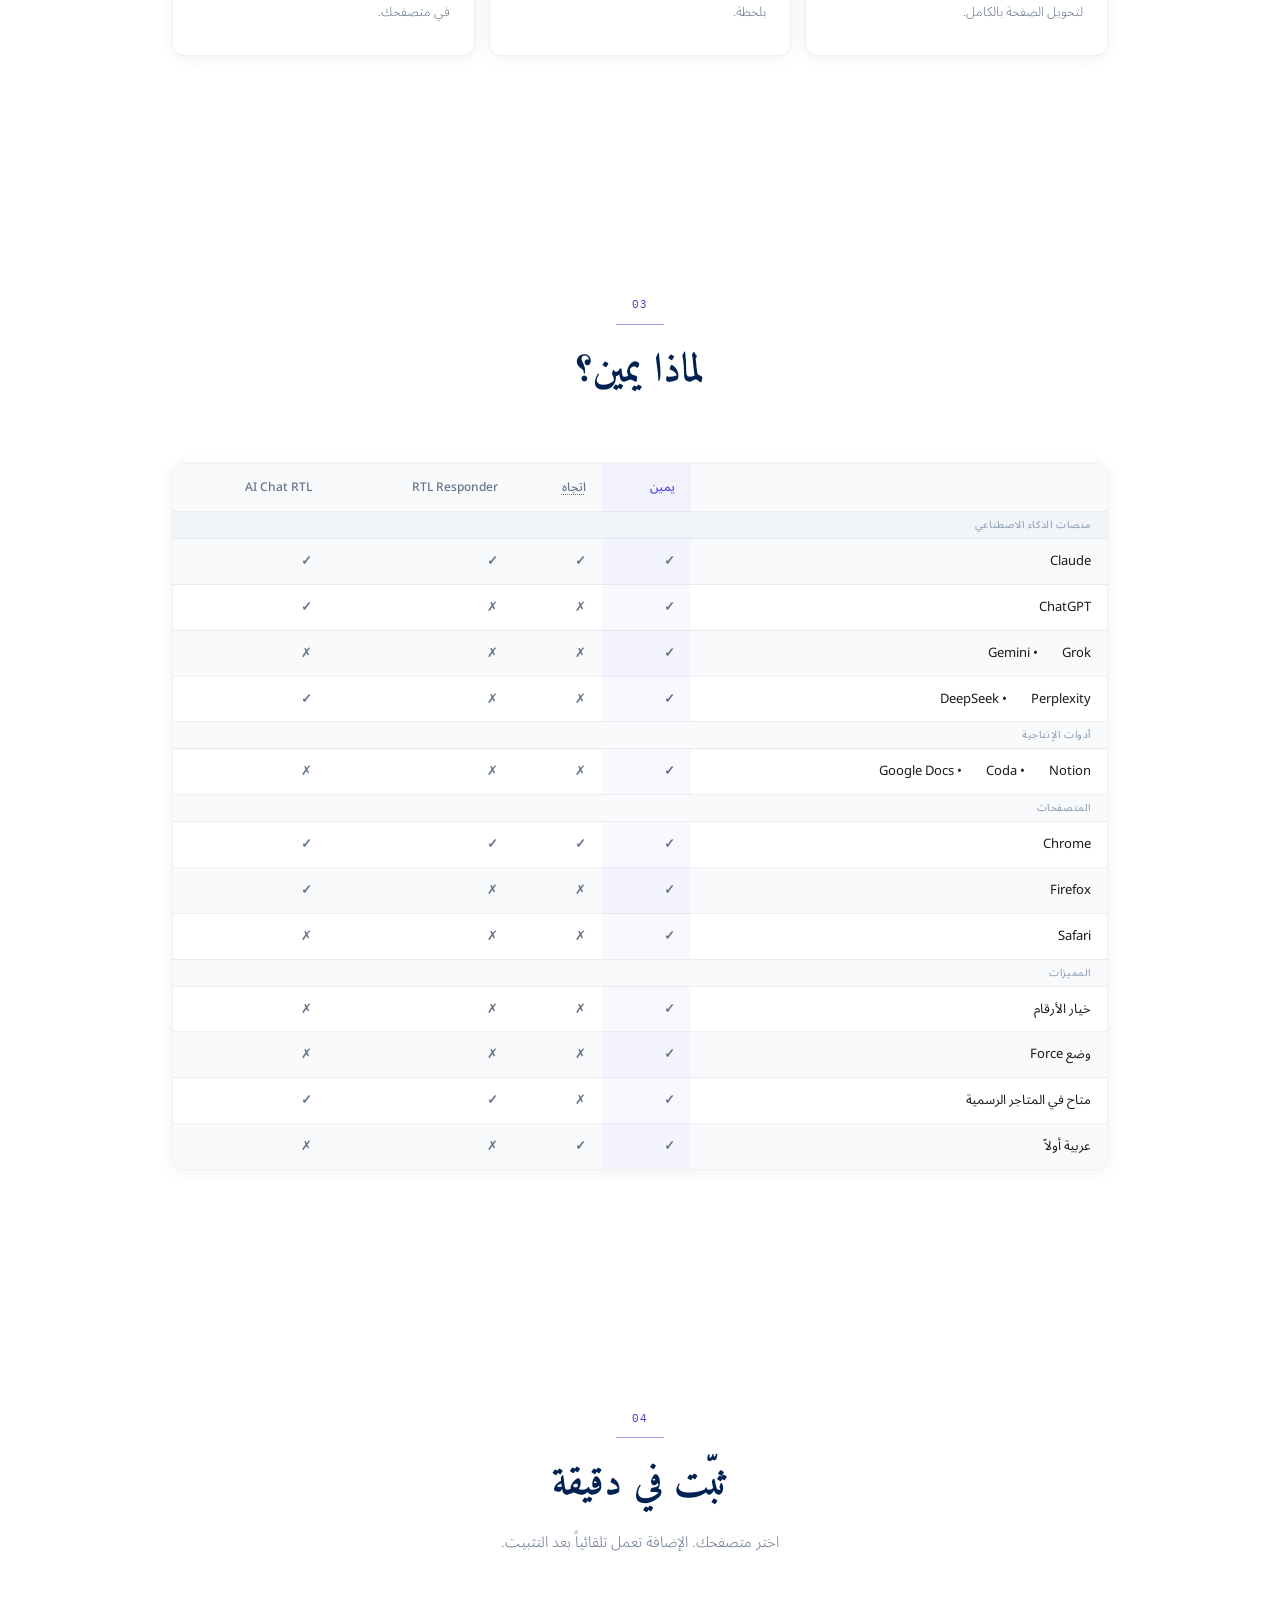
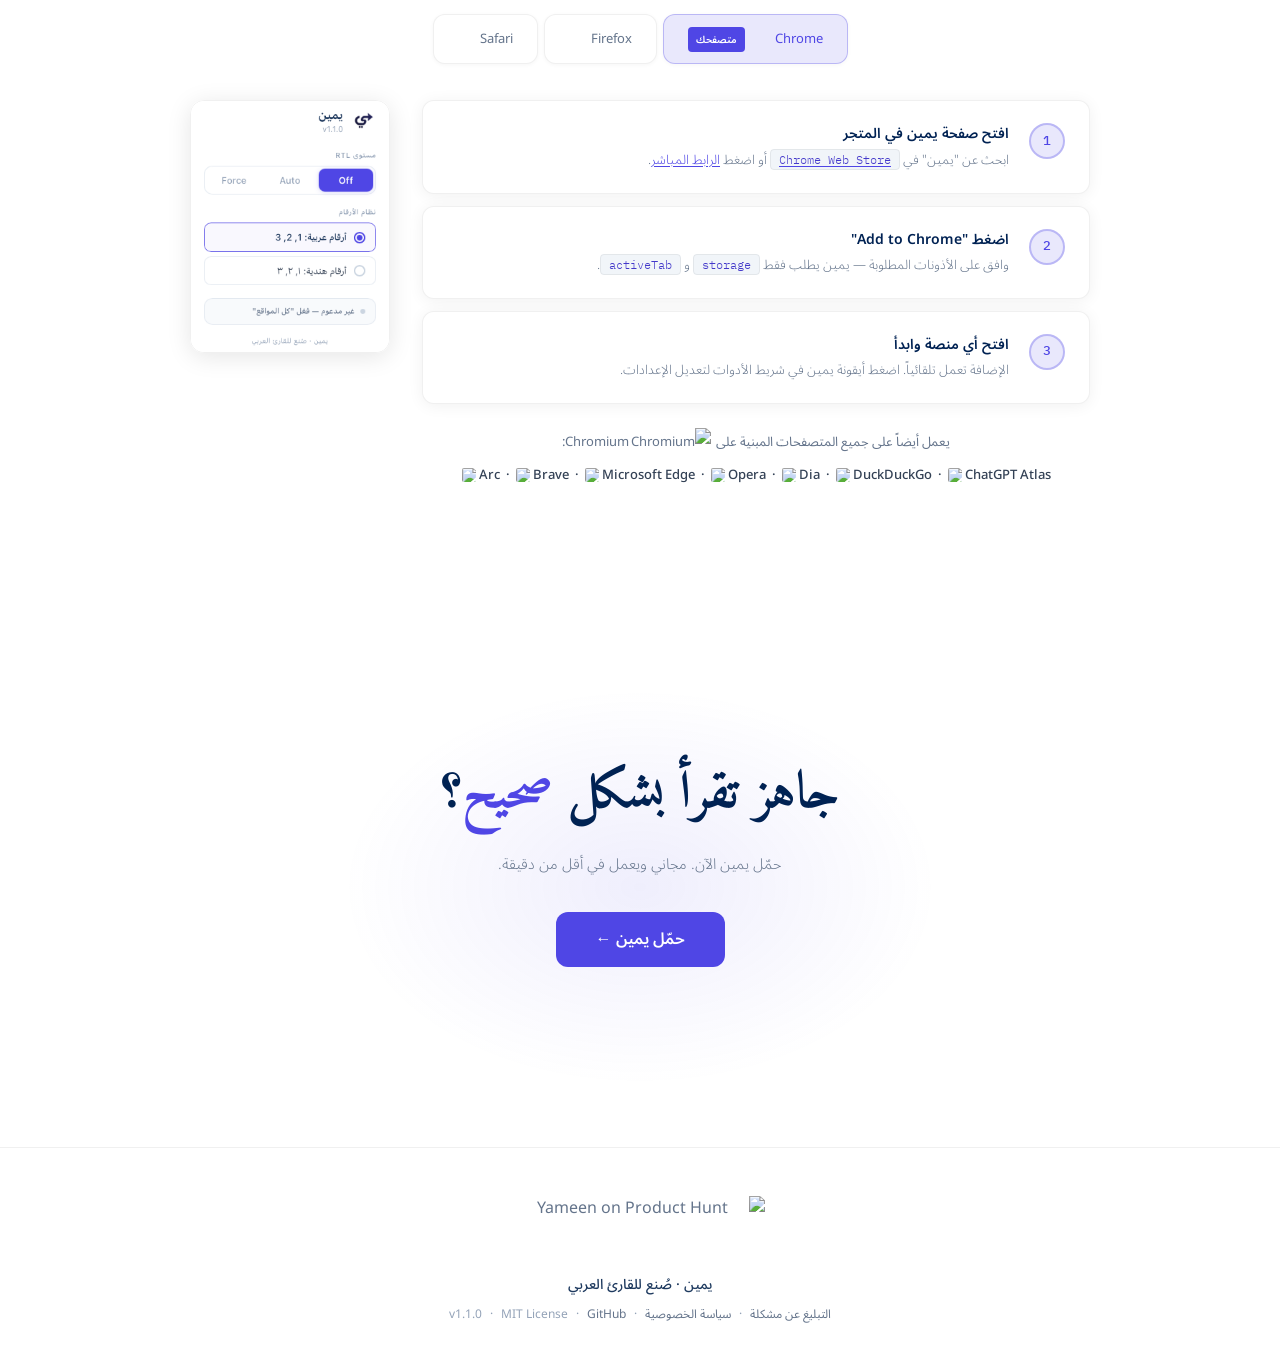
==== commit 8bc68381: "site: suppress + sign on KB stat counter Co-Authored-By: Claude Sonnet 4.6 <noreply@anthropic.com>" ====
--- a/site/index.html
+++ b/site/index.html
@@ -257,7 +257,7 @@
       <div class="stat sr"><div class="num" data-count="20">0</div><div class="label">منصة مدعومة</div></div>
       <div class="stat sr sr-d1"><div class="num" data-count="3">0</div><div class="label">متصفحات رئيسية</div></div>
       <div class="stat sr sr-d2"><div class="num">0</div><div class="label">بيانات مُرسلة</div></div>
-      <div class="stat sr sr-d3 visible"><div class="num" data-count="40">40</div><div class="label">حجم الإضافة بالـ KB</div></div>
+      <div class="stat sr sr-d3 visible"><div class="num" data-count="40" data-no-plus>40</div><div class="label">حجم الإضافة بالـ KB</div></div>
     </div>
   </div>
 </div>
@@ -547,7 +547,7 @@
     const timer = setInterval(() => {
       current += step;
       if (current >= target) { current = target; clearInterval(timer); }
-      el.textContent = current + '+';
+      el.textContent = current + (el.dataset.noPlus !== undefined ? '' : '+');
     }, 40);
     cObs.unobserve(el);
   });
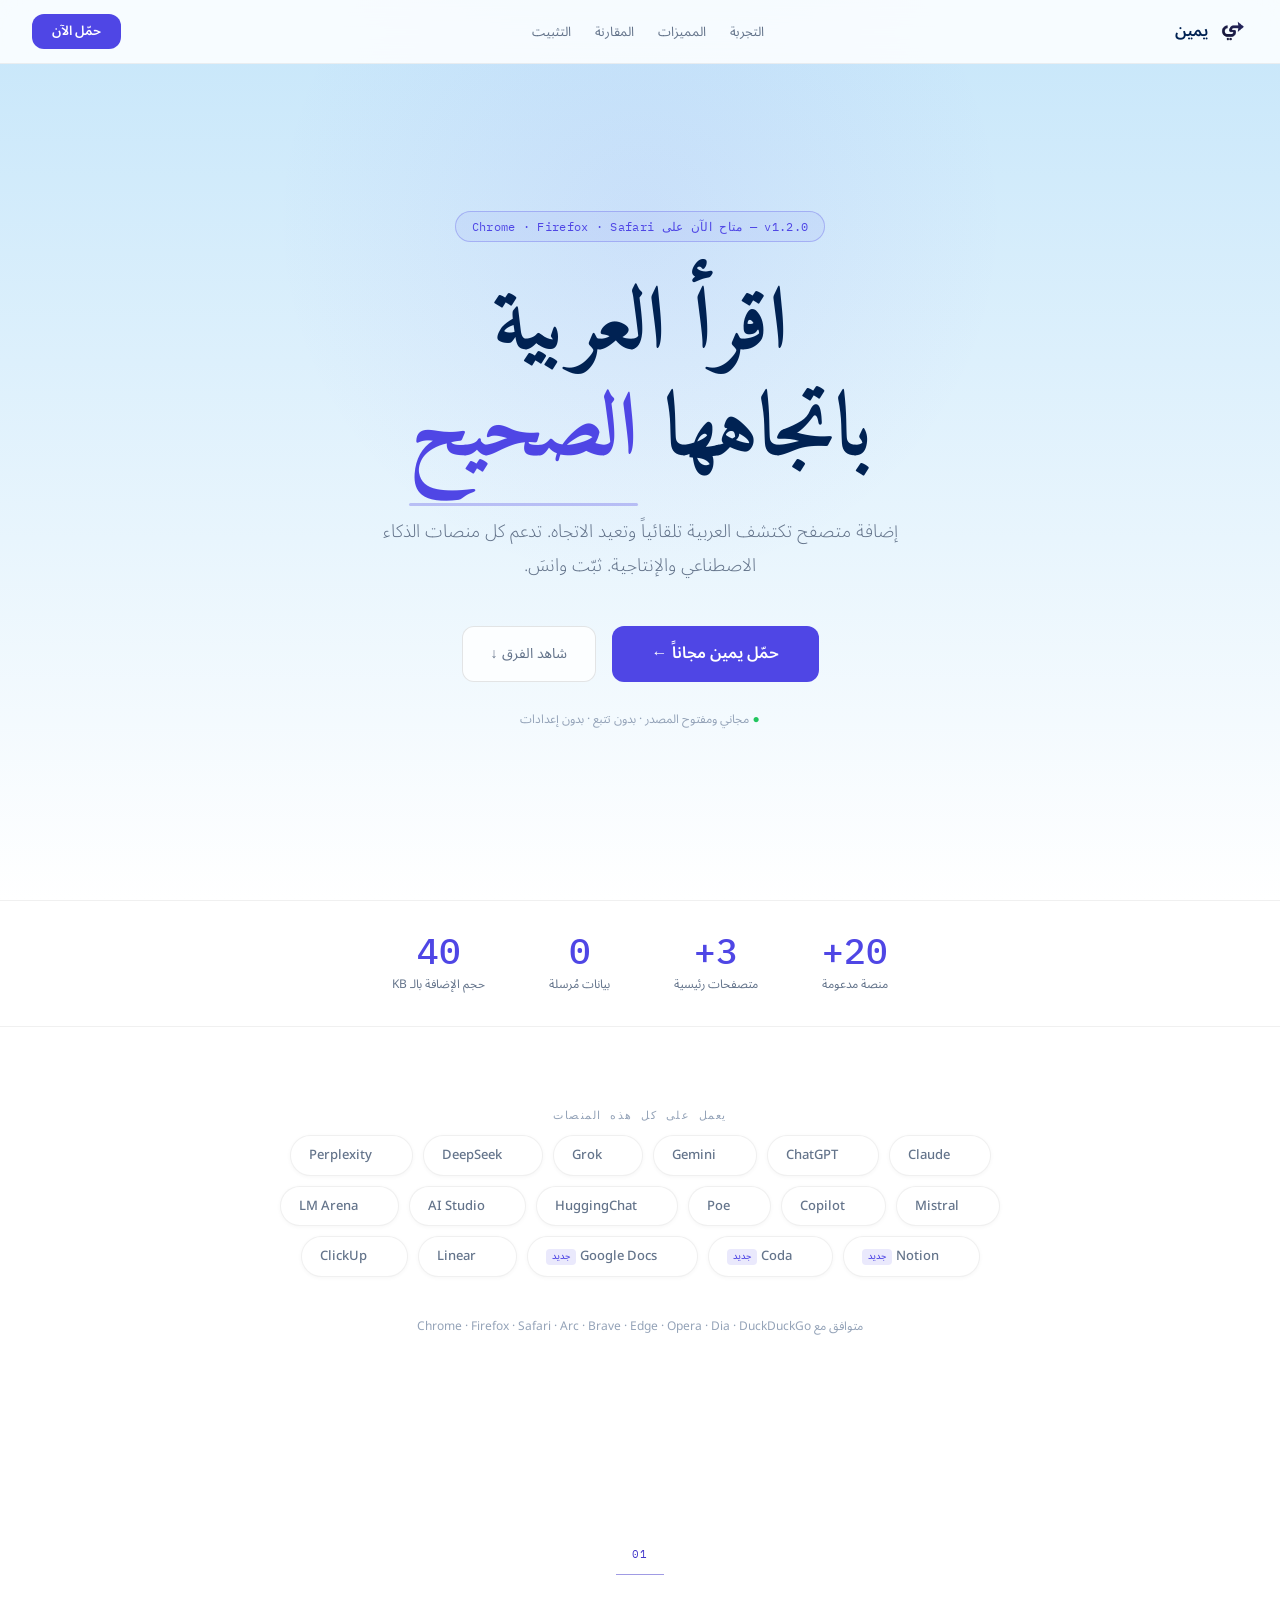
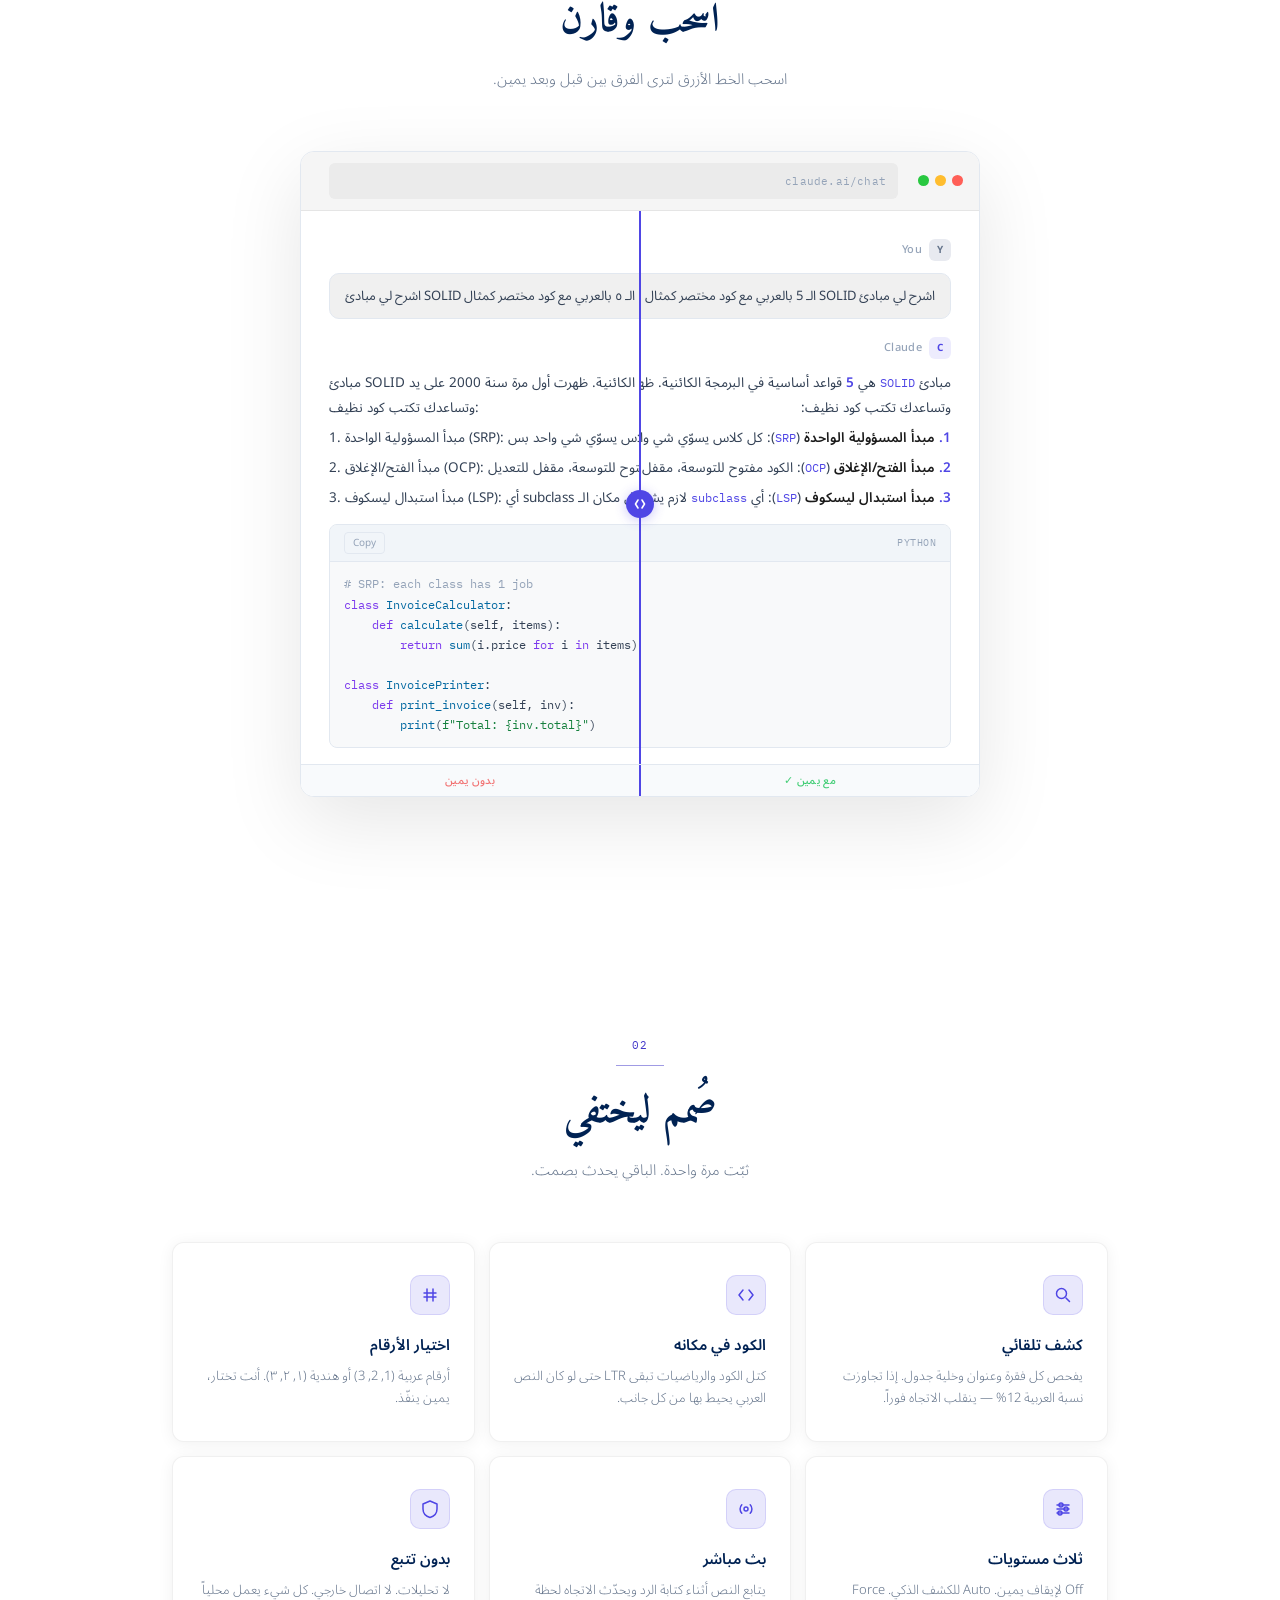
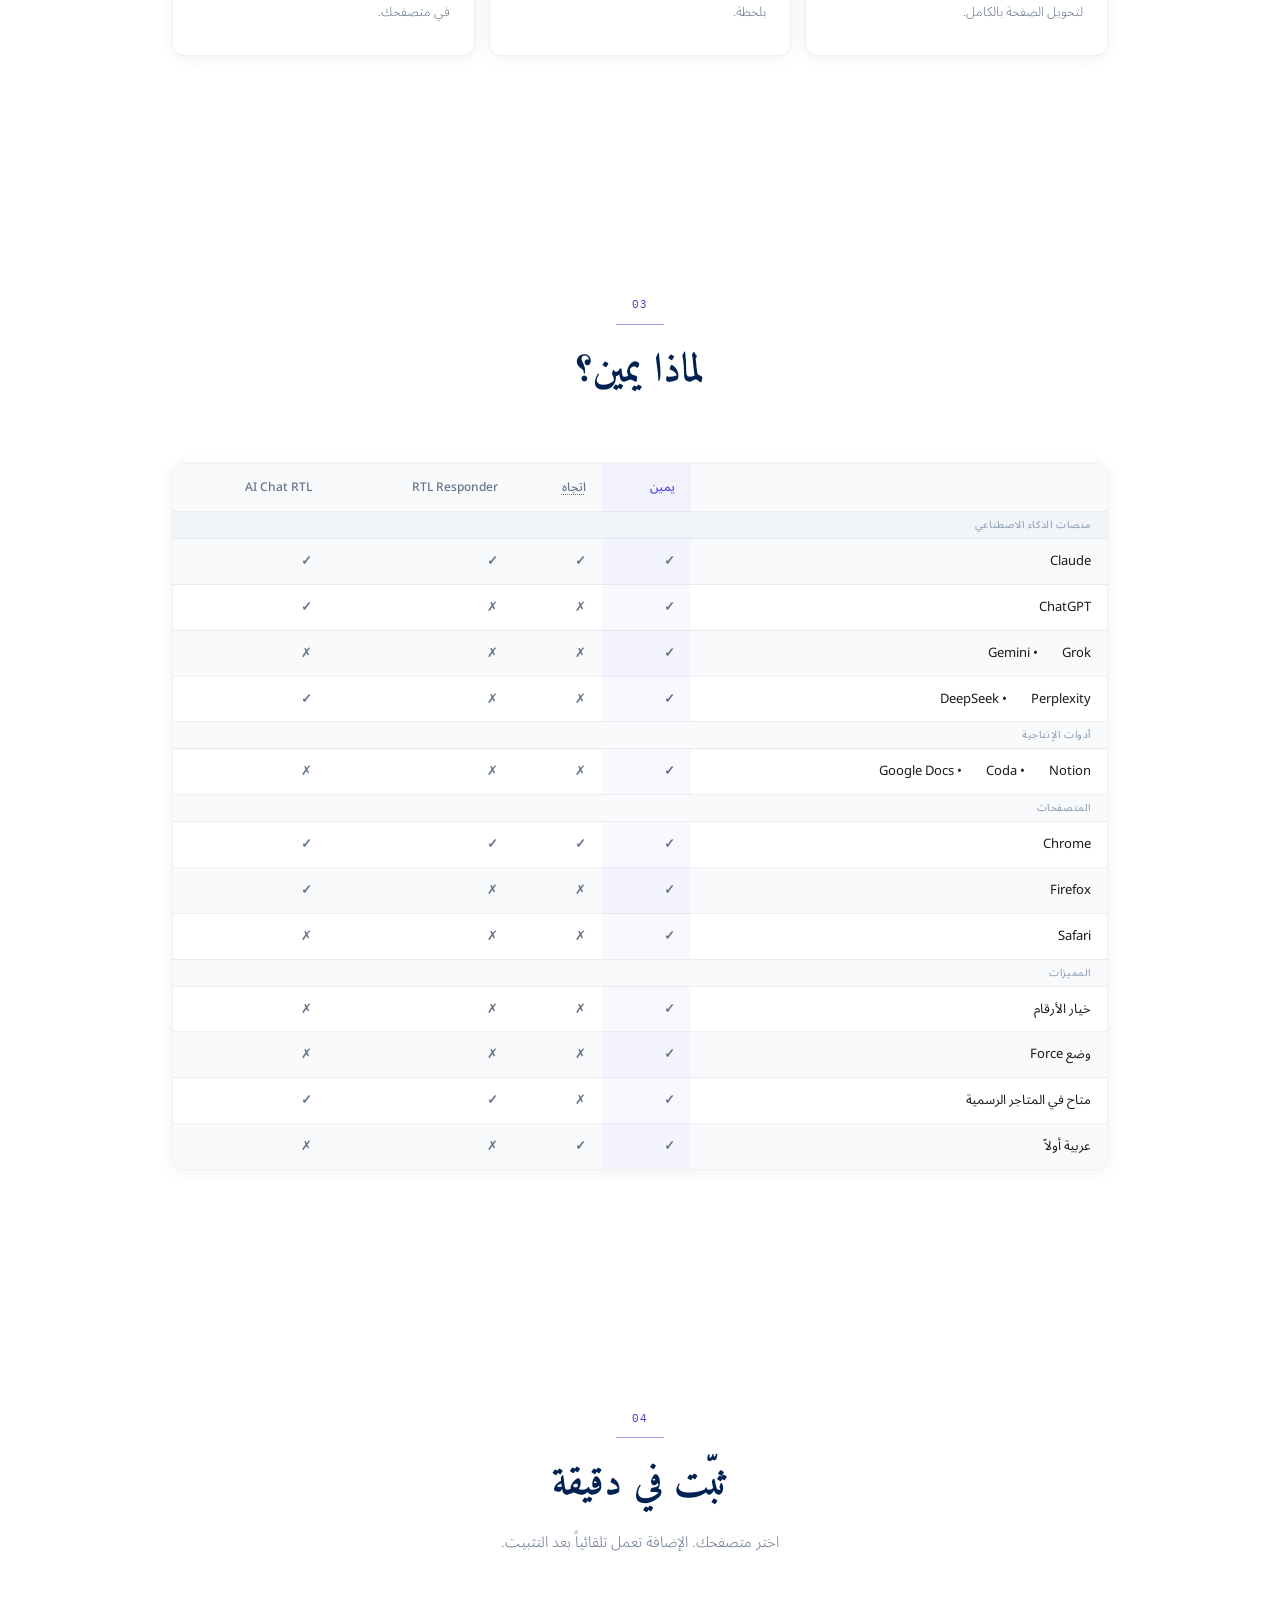
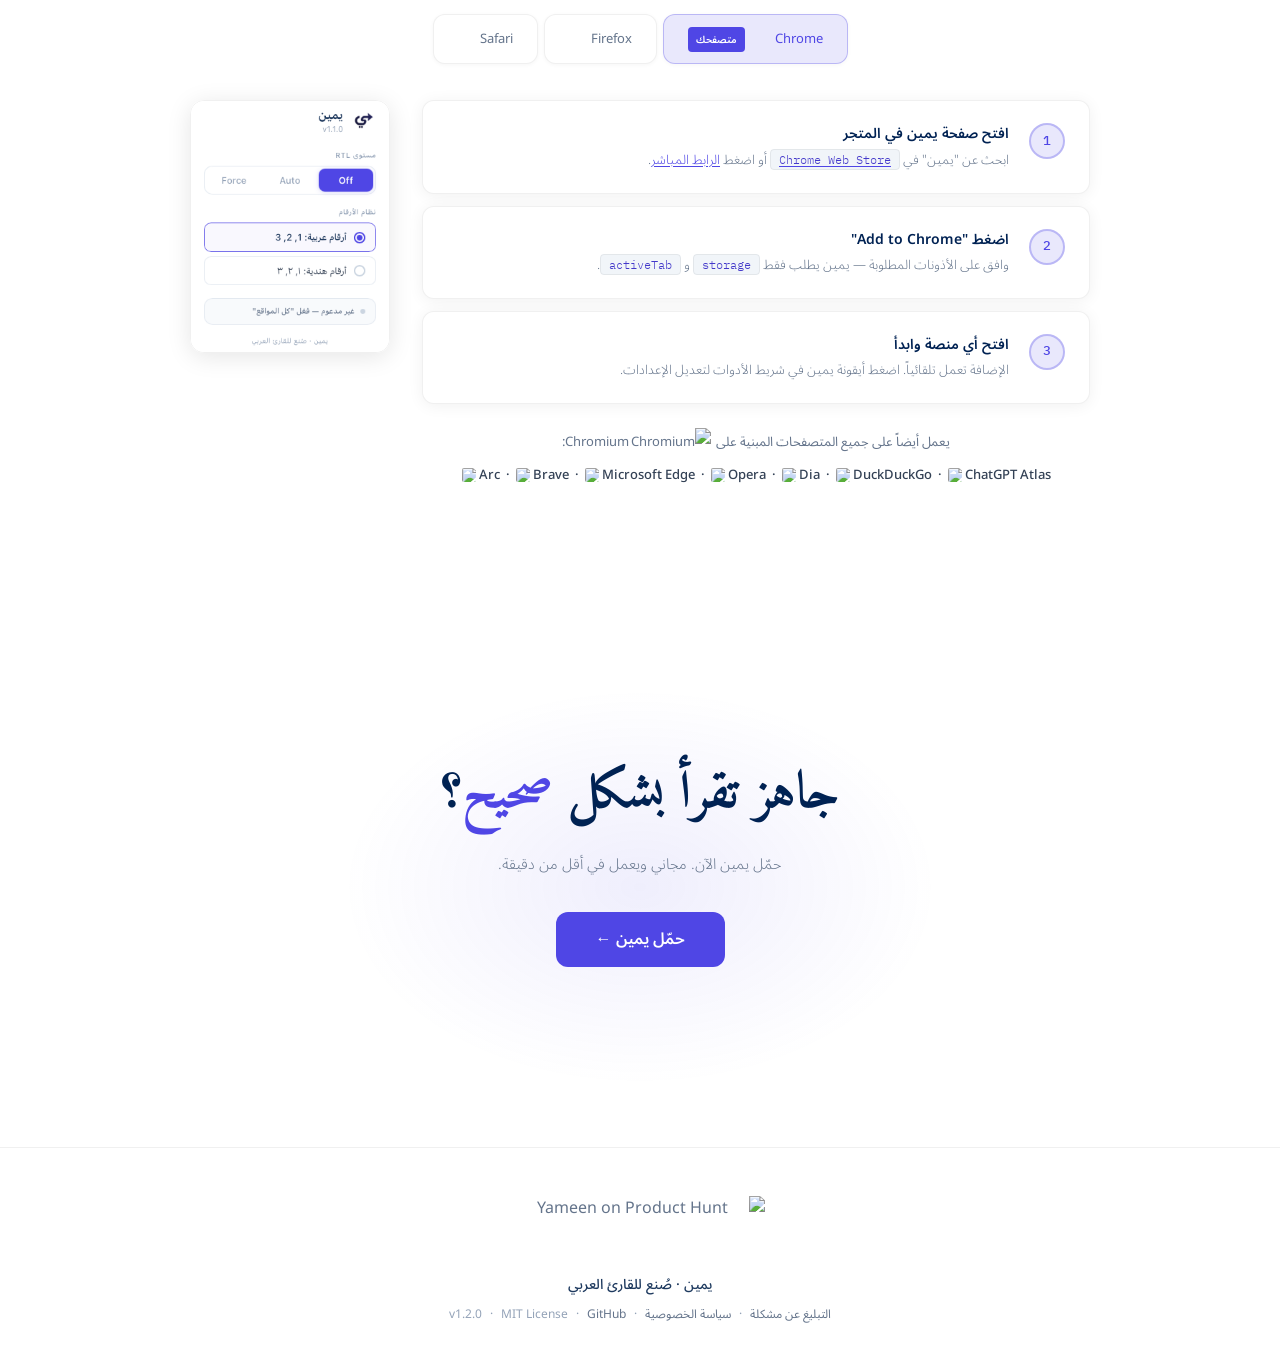
==== commit 0550e246: "chore(site): update store URLs, bump version to v1.2.0, reorder platforms compatibility line" ====
--- a/site/index.html
+++ b/site/index.html
@@ -240,7 +240,7 @@
 <!-- ═══ HERO ═══ -->
 <section class="hero">
   <div class="hero-glow"></div>
-  <div class="hero-badge">v1.1.0 &mdash; متاح الآن على Chrome · Firefox · Safari</div>
+  <div class="hero-badge">v1.2.0 &mdash; متاح الآن على Chrome · Firefox · Safari</div>
   <h1>اقرأ العربية<br>باتجاهها <em>الصحيح</em></h1>
   <p class="hero-sub">إضافة متصفح تكتشف العربية تلقائياً وتعيد الاتجاه. تدعم كل منصات الذكاء الاصطناعي والإنتاجية. ثبّت وانسَ.</p>
   <div class="hero-actions">
@@ -266,7 +266,6 @@
 <section class="platforms">
   <div class="wrap">
     <div class="label sr" style="margin-bottom:10px">يعمل على كل هذه المنصات</div>
-    <p style="font-size:12px;color:#94a3b8;margin-top:6px;margin-bottom:10px">متوافق مع Chrome · Firefox · Safari · Arc · Brave · Edge · Opera · Dia · DuckDuckGo</p>
     <div class="platform-grid sr sr-d1">
       <span class="ptag"><img src="https://www.google.com/s2/favicons?domain=claude.ai&sz=32" width="16" height="16" alt="">Claude</span>
       <span class="ptag"><img src="https://www.google.com/s2/favicons?domain=chatgpt.com&sz=32" width="16" height="16" alt="">ChatGPT</span>
@@ -286,6 +285,7 @@
       <span class="ptag"><img src="https://www.google.com/s2/favicons?domain=linear.app&sz=32" width="16" height="16" alt="">Linear</span>
       <span class="ptag"><img src="https://www.google.com/s2/favicons?domain=clickup.com&sz=32" width="16" height="16" alt="">ClickUp</span>
     </div>
+    <p style="font-size:12px;color:#94a3b8;margin-top:6px;margin-bottom:10px">متوافق مع Chrome · Firefox · Safari · Arc · Brave · Edge · Opera · Dia · DuckDuckGo</p>
   </div>
 </section>
 
@@ -510,7 +510,7 @@
   </div>
   <p style="font-size:14px;color:#1e3a5f;font-weight:500;margin-bottom:8px">يمين · صُنع للقارئ العربي</p>
   <p style="font-size:12px;color:#94a3b8;direction:ltr;display:flex;justify-content:center;align-items:center;gap:8px;flex-wrap:wrap">
-    <span>v1.1.0</span>
+    <span>v1.2.0</span>
     <span>·</span>
     <span>MIT License</span>
     <span>·</span>
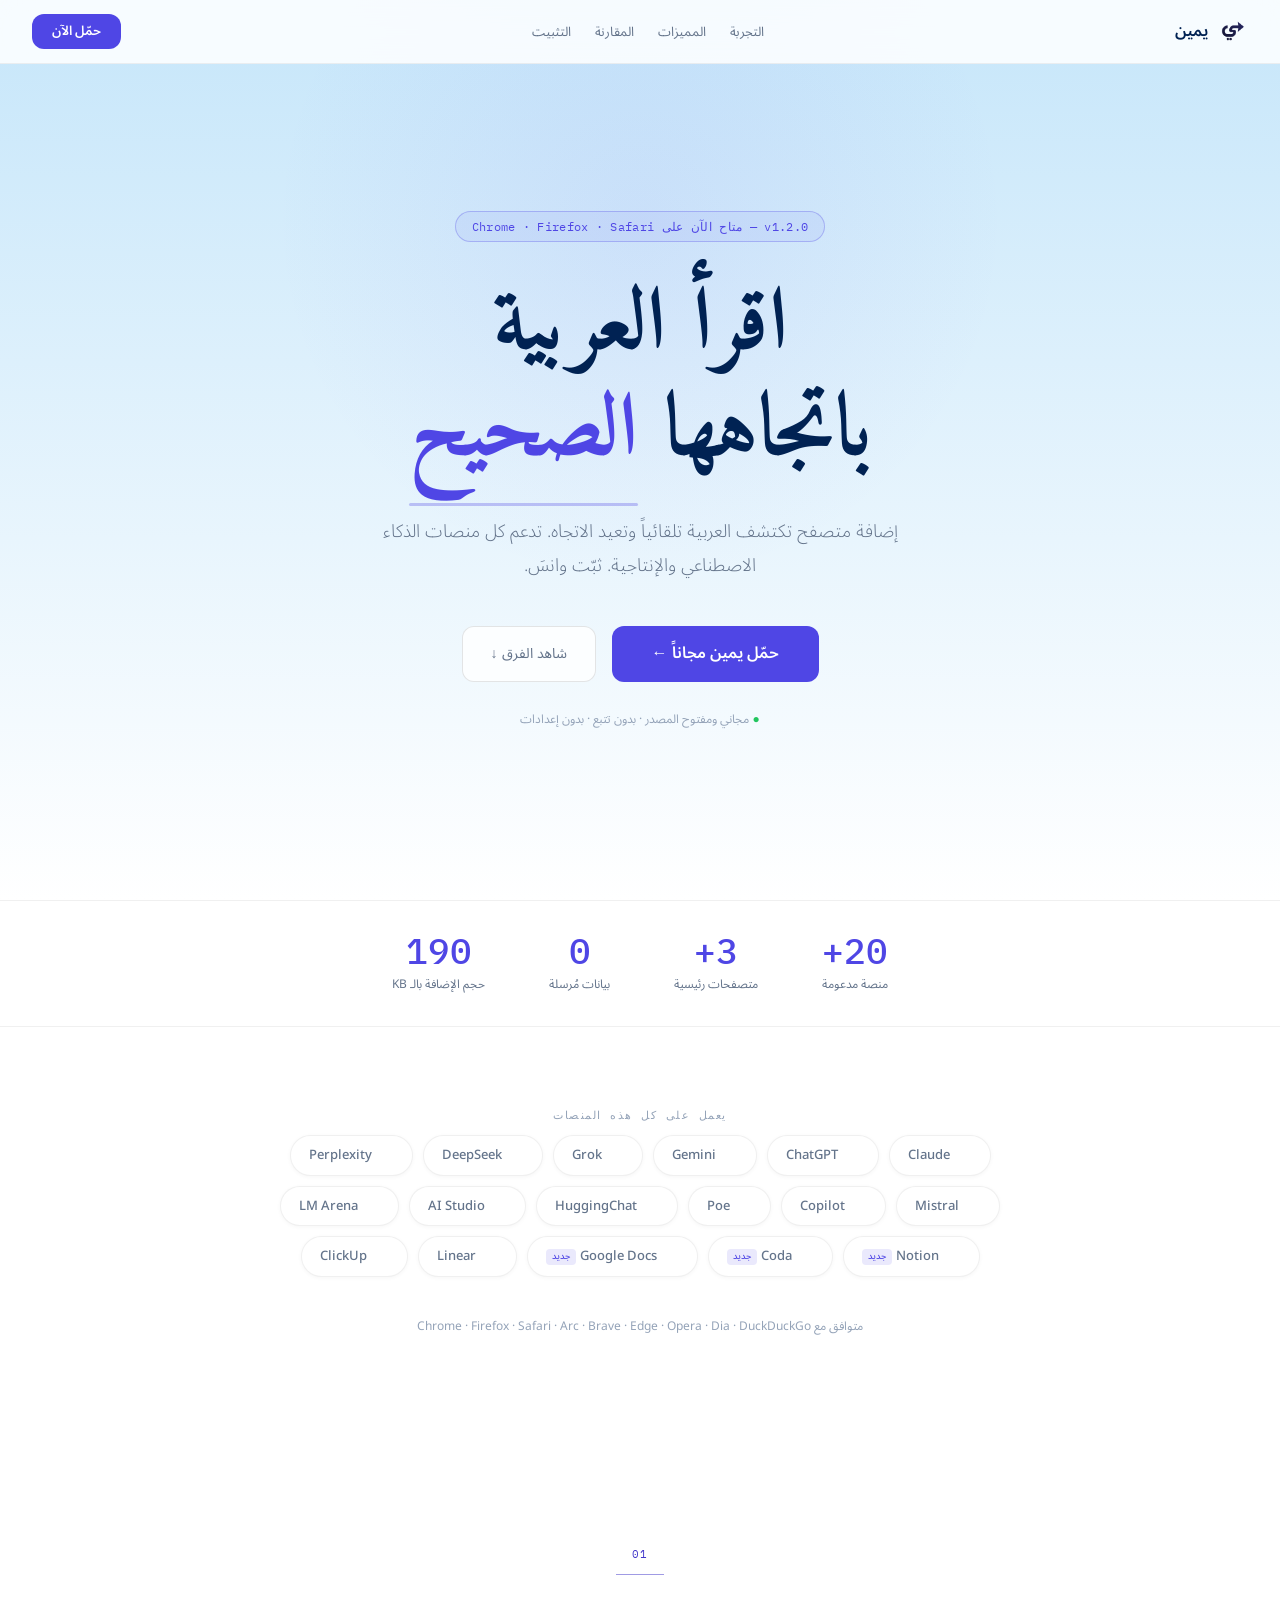
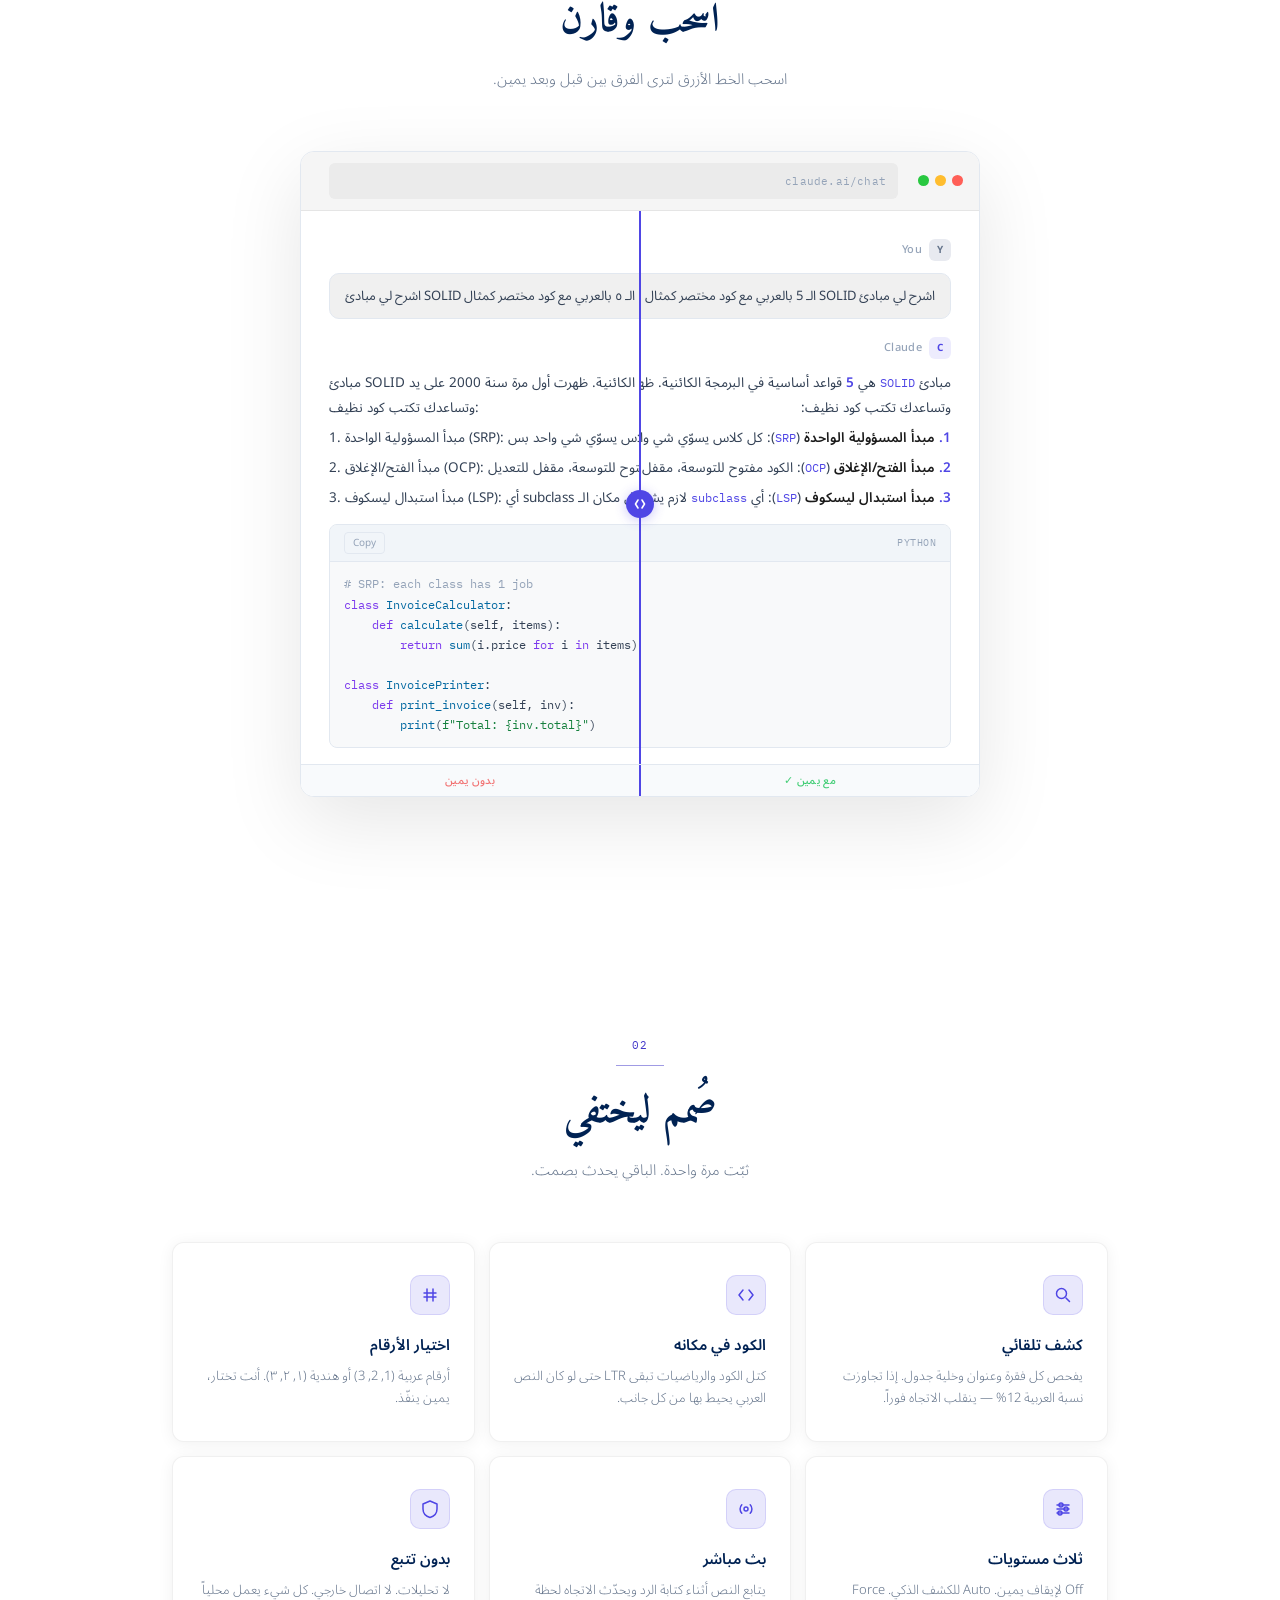
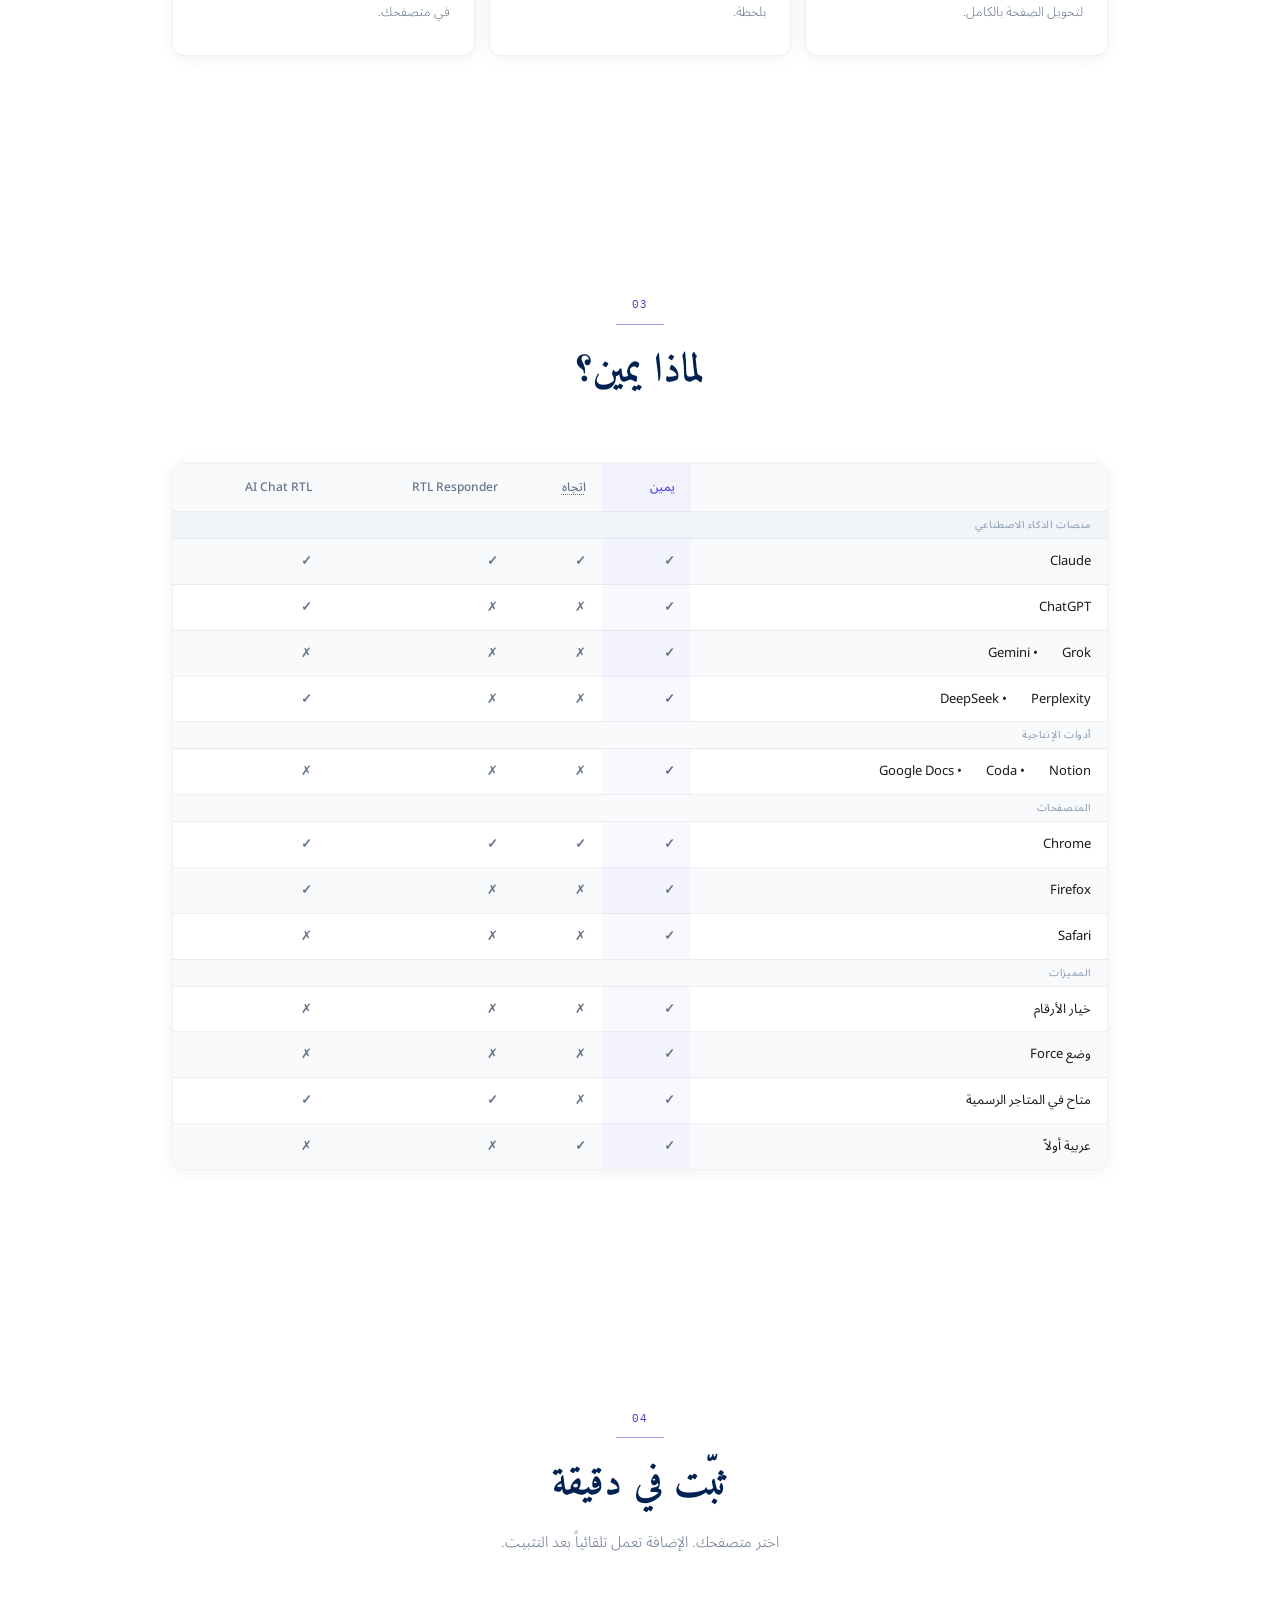
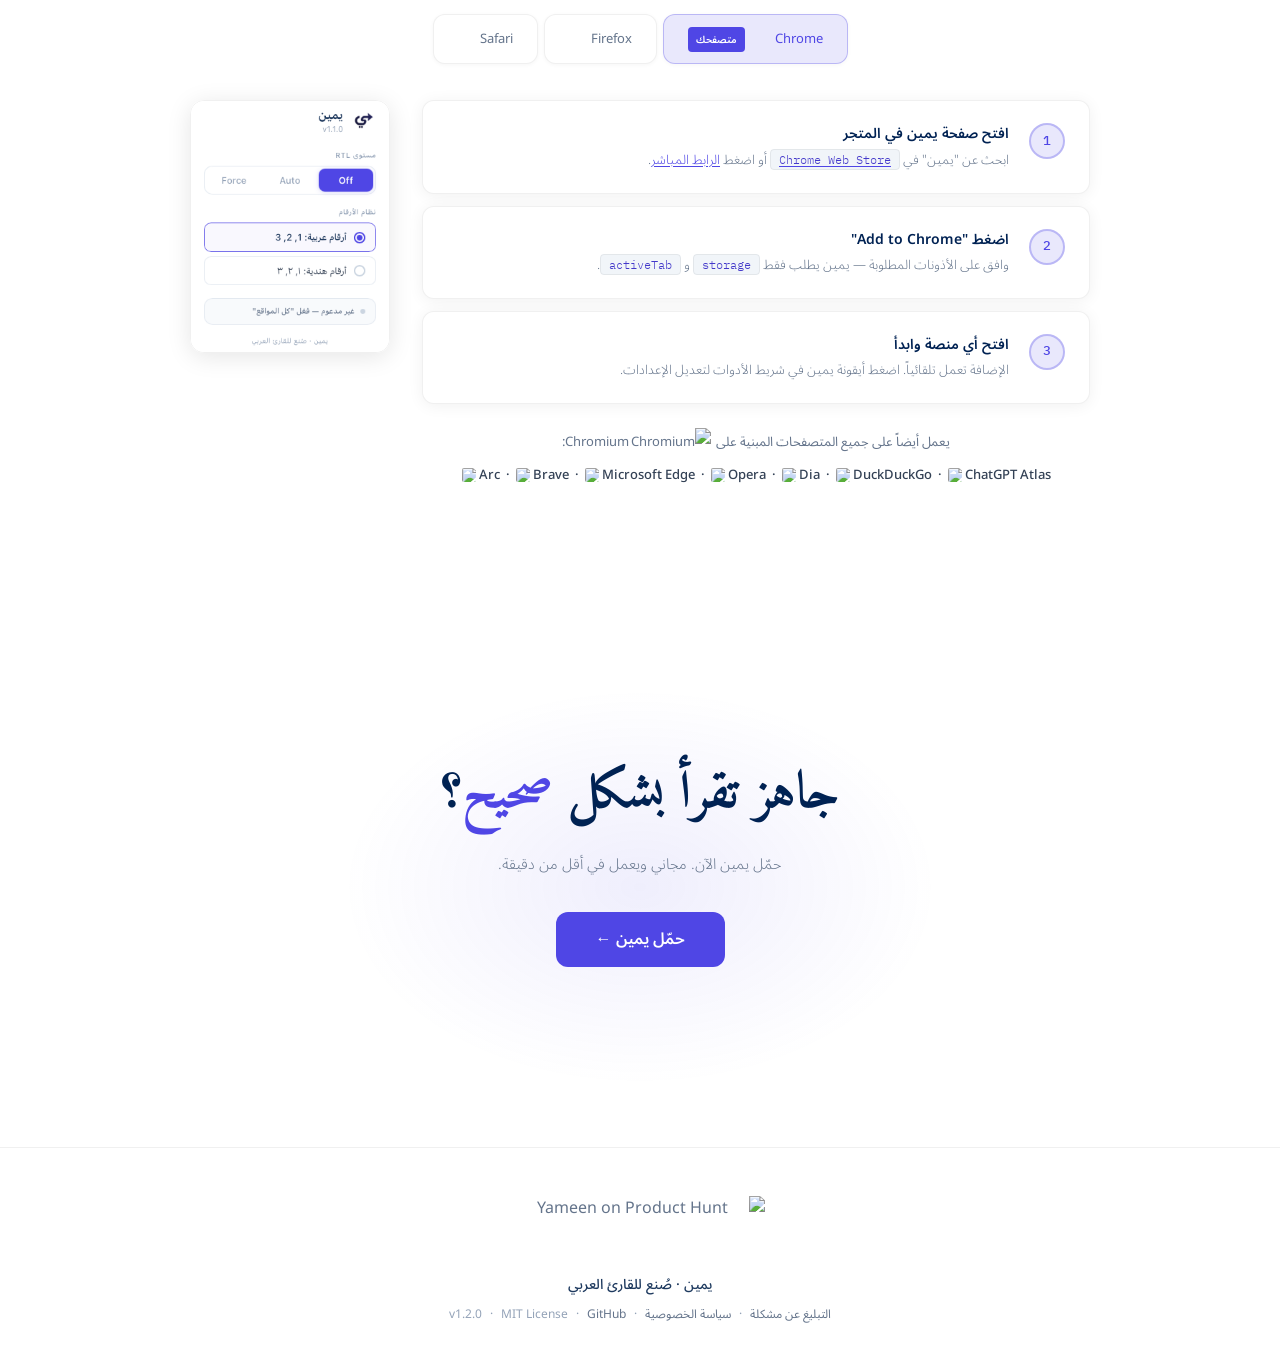
==== commit d0282f17: "feat(site): show extension size per detected browser" ====
--- a/site/index.html
+++ b/site/index.html
@@ -257,7 +257,7 @@
       <div class="stat sr"><div class="num" data-count="20">0</div><div class="label">منصة مدعومة</div></div>
       <div class="stat sr sr-d1"><div class="num" data-count="3">0</div><div class="label">متصفحات رئيسية</div></div>
       <div class="stat sr sr-d2"><div class="num">0</div><div class="label">بيانات مُرسلة</div></div>
-      <div class="stat sr sr-d3 visible"><div class="num" data-count="40" data-no-plus>40</div><div class="label">حجم الإضافة بالـ KB</div></div>
+      <div class="stat sr sr-d3 visible"><div class="num"><span id="ext-size">190</span></div><div class="label">حجم الإضافة بالـ KB</div></div>
     </div>
   </div>
 </div>
@@ -586,6 +586,9 @@
 if (/Firefox/i.test(ua)) detected = 'firefox';
 else if (/Safari/i.test(ua) && !/Chrome/i.test(ua)) detected = 'safari';
 
+const extSize = { chrome: '190', firefox: '25', safari: '360' };
+document.getElementById('ext-size').textContent = extSize[detected];
+
 const browserIcons = {
   chrome: '<img src="https://www.google.com/s2/favicons?domain=chrome.google.com&sz=32" width="16" height="16" style="width:16px;height:16px;border-radius:3px;vertical-align:middle;flex-shrink:0" alt="">',
   firefox: '<img src="https://www.google.com/s2/favicons?domain=firefox.com&sz=32" width="16" height="16" style="width:16px;height:16px;border-radius:3px;vertical-align:middle;flex-shrink:0" alt="">',
